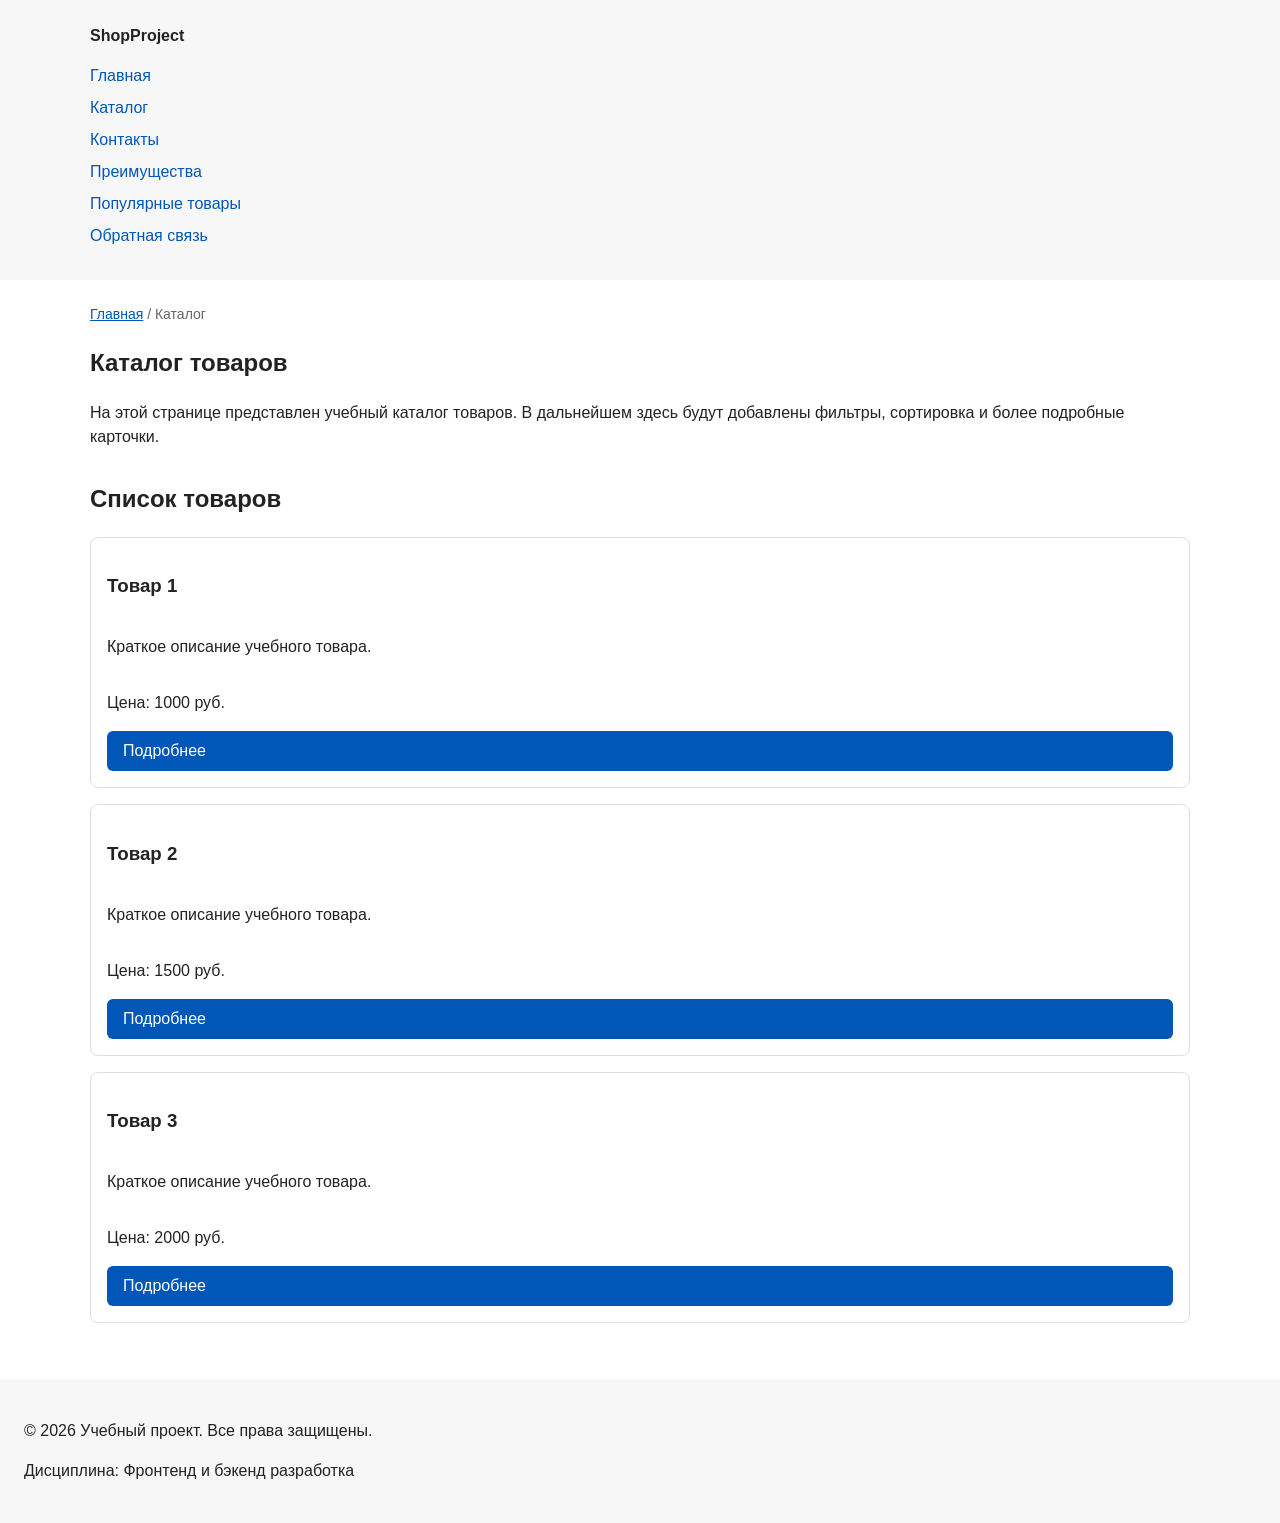
==== catalog.html @ 1b2884ae "feat: add multi-page structure navigation and anchors" ====
<!DOCTYPE html>
<html lang="ru">
    <head>
    <meta charset="UTF-8">
    <meta name="viewport" content="width=device-width, initial-scale=1.0">
    <meta name="description" content="Каталог товаров учебного интернет-магазина.">
    <title>Каталог товаров — Учебный интернет-магазин</title>
    <link rel="stylesheet" href="css/style.css">
    <meta property="og:type" content="website">
    <meta property="og:title" content="Учебный интернет-магазин">
    <meta property="og:description" content="Учебный frontend-проект интернет-магазина.">
    <meta property="og:image" content="https://dimon-bubon.github.io/kr1-html-css-shop/images/preview.jpg">
    </head>
    <body>
    <header>
        <div class="site-header">
        <a class="site-logo" href="index.html">ShopProject</a>

        <nav class="site-nav" aria-label="Основная навигация">
            <ul class="site-nav__list">
            <li><a href="index.html">Главная</a></li>
            <li><a href="catalog.html">Каталог</a></li>
            <li><a href="contacts.html">Контакты</a></li>
            <li><a href="index.html#advantages">Преимущества</a></li>
            <li><a href="index.html#popular">Популярные товары</a></li>
            <li><a href="index.html#contacts">Обратная связь</a></li>
            </ul>
        </nav>
        </div>
    </header>

    <main>
        <nav class="breadcrumbs" aria-label="Хлебные крошки">
        <a href="index.html">Главная</a>
        <span>Каталог</span>
        </nav>

        <section class="section">
        <h1>Каталог товаров</h1>
        <p>
            На этой странице представлен учебный каталог товаров.
            В дальнейшем здесь будут добавлены фильтры, сортировка и более
            подробные карточки.
        </p>
        </section>

        <section class="section">
        <h2>Список товаров</h2>

        <article class="product-card">
            <h3>Товар 1</h3>
            <p>Краткое описание учебного товара.</p>
            <p>Цена: 1000 руб.</p>
            <a class="button" href="index.html#popular">Подробнее</a>
        </article>

        <article class="product-card">
            <h3>Товар 2</h3>
            <p>Краткое описание учебного товара.</p>
            <p>Цена: 1500 руб.</p>
            <a class="button" href="index.html#popular">Подробнее</a>
        </article>

        <article class="product-card">
            <h3>Товар 3</h3>
            <p>Краткое описание учебного товара.</p>
            <p>Цена: 2000 руб.</p>
            <a class="button" href="index.html#popular">Подробнее</a>
        </article>
        </section>
    </main>

    <footer>
        <p>&copy; 2026 Учебный проект. Все права защищены.</p>
        <p>Дисциплина: Фронтенд и бэкенд разработка</p>
    </footer>
    </body>
</html>
---- css/style.css ----
html {
  scroll-behavior: smooth;
}

body {
  margin: 0;
  font-family: Arial, sans-serif;
  line-height: 1.5;
}

/*header,
main,
footer {
  padding: 20px;
}*/

header {
  background-color: #f2f2f2;
}

footer {
  background-color: #f2f2f2;
}

section {
  margin-bottom: 24px;
}

section h2 {
  margin-top: 0;
}
/* 
  Универсальное правило для всех элементов.
  border-box делает расчёт размеров более понятным:
  width включает content, padding и border.
*/
* {
  box-sizing: border-box;
}

/*
  Убираем стандартный внешний отступ браузера у body.
  Без этого вокруг страницы может появиться белая рамка.
*/
/*body {
  margin: 0;
  font-family: Arial, sans-serif;
  line-height: 1.5;
  color: #222222;
  background-color: #ffffff;
} */
/*
  Задаём внутренние отступы для основных областей страницы.
  Это делает содержимое визуально отделённым от краёв окна браузера.
*/
header,
main,
footer {
  padding: var(--space-lg);
}


/*
  Оформляем шапку страницы.
  Пока используется простой светло-серый фон.
*/
header {
  background-color: var(--color-surface);
}

/*
  Оформляем подвал страницы тем же фоном,
  чтобы визуально отделить его от основного содержимого.
*/
footer {
  background-color: var(--color-surface);
}
/*
  Ограничиваем ширину содержимого шапки,
  чтобы оно не растягивалось слишком сильно на широких экранах.
*/
.site-header {
  max-width: 1100px;
  margin: 0 auto;
}

/*
  Оформляем текстовый логотип.
*/
.site-logo {
  font-weight: bold;
  text-decoration: none;
  color: #222222;
}

/*
  Убираем стандартные отступы и маркеры списка навигации.
*/
.site-nav__list {
  padding: 0;
  margin: 16px 0 0;
  list-style: none;
}

/*
  Добавляем расстояние между пунктами меню.
*/
.site-nav__list li {
  margin-bottom: 8px;
}

/*
  Оформляем ссылки меню.
*/
.site-nav__list a {
  color: #0057b8;
  text-decoration: none;
}

/*
  При наведении мыши подчёркиваем ссылку.
  Подробно состояния интерфейса будут рассмотрены в практической работе 1.7.
*/
.site-nav__list a:hover {
  text-decoration: underline;
}
/*
  Hero-блок — первый крупный блок страницы.
  Он визуально отделяется от остальных разделов фоном и отступами.
*/
.hero {
  max-width: 1100px;
  margin: 0 auto 32px;
  padding: 32px 20px;
  background-color: #eef5ff;
  border-radius: 12px;
}

/*
  Общий класс для разделов страницы.
*/
.section {
  max-width: 1100px;
  margin: 0 auto 32px;
}

/*
  Убираем лишний верхний отступ у заголовков разделов.
*/
.section h2 {
  margin-top: 0;
}

.products-grid {
  display: grid;
  grid-template-columns: repeat(auto-fit, minmax(220px, 1fr));
  gap: var(--space-md);
}

.product-card {
  display: flex;
  flex-direction: column;
  margin-bottom: var(--space-md);
  padding: var(--space-md);
  border: 1px solid var(--color-border);
  border-radius: var(--radius-md);
  background-color: var(--color-bg);
}

.product-card:hover {
  border-color: var(--color-primary);
}

.product-card__img {
  width: 100%;
  height: auto;
  border-radius: var(--radius-sm);
  margin-bottom: var(--space-sm);
}

.product-card__title {
  margin: 0 0 var(--space-sm);
}

.product-card__description {
  color: var(--color-muted);
  flex-grow: 1; /* растягивается, "выталкивая" цену и кнопку вниз */
}

.product-card__price {
  font-weight: bold;
  margin: var(--space-sm) 0;
}

/*
  Пока это обычная ссылка, но визуально она оформляется как кнопка.
*/
.button {
  display: inline-block;
  padding: var(--space-sm) var(--space-md);
  color: var(--color-white);
  background-color: var(--color-primary);
  text-decoration: none;
  border: none;
  border-radius: var(--radius-sm);
  cursor: pointer;
}

.button:hover {
  background-color: var(--color-primary-dark);
}

.button:focus-visible {
  outline: 2px solid var(--color-primary);
  outline-offset: 3px;
}

.button:disabled {
  opacity: 0.6;
  cursor: not-allowed;
}


/*
  Дополнительный информационный блок.
*/
.aside-info {
  max-width: var(--container-width);
  margin: 0 auto var(--space-xl);
  padding: var(--space-md);
  border-left: 4px solid var(--color-primary);
  background-color: var(--color-surface);
}

/*
  Модальное окно.
  Элемент dialog сам умеет открываться поверх страницы.
*/
.order-dialog {
  width: min(100% - 32px, 560px);
  padding: 24px;
  border: none;
  border-radius: 12px;
}

/*
  Затемнение фона за модальным окном.
*/
.order-dialog::backdrop {
  background-color: rgba(0, 0, 0, 0.5);
}

/*
  Поле формы.
  Каждый блок получает нижний отступ.
*/
.form-field {
  margin-bottom: 16px;
}

/*
  Подпись поля.
*/
.form-field label {
  display: block;
  margin-bottom: 6px;
}

/*
  Основные поля формы.
*/
.form-field input,
.form-field select,
.form-field textarea {
  width: 100%;
  padding: 10px 12px;
  border: 1px solid #cccccc;
  border-radius: 6px;
  font: inherit;
}

/*
  Checkbox не должен занимать всю ширину.
*/
.form-field input[type="checkbox"] {
  width: auto;
}

/*
  Подсказка под полем телефона.
*/
.form-field small {
  display: block;
  margin-top: 4px;
  color: #666666;
}

/*
  Видимый фокус для клавиатурной навигации.
*/
.form-field input:focus-visible,
.form-field select:focus-visible,
.form-field textarea:focus-visible,
.form-actions button:focus-visible {
  outline: 2px solid #0057b8;
  outline-offset: 2px;
}

/*
  Подсветка ошибочных полей.
  Атрибут aria-invalid будет добавляться через JavaScript.
*/
[aria-invalid="true"] {
  border-color: #b00020;
}

/*
  Кнопки формы.
*/
.form-actions {
  display: flex;
  gap: 12px;
  margin-top: 20px;
}

/*
  Сообщение об успешной отправке.
*/
.success-message {
  max-width: var(--container-width);
  margin: var(--space-lg) auto;
  padding: var(--space-md);
  border-left: 4px solid var(--color-success);
  background-color: var(--color-success-bg);
}


/* ===============================
   1. Переменные проекта
   =============================== */
:root {
  /* Основные цвета проекта */
  --color-bg: #ffffff;
  --color-text: #222222;
  --color-muted: #666666;
  --color-primary: #0057b8;
  --color-primary-dark: #003f86;
  --color-border: #dddddd;
  --color-surface: #f7f7f7;
  --color-surface-accent: #eef5ff;
  --color-danger: #b00020;
  --color-success: #168a2f;
  --color-success-bg: #eefaf0;
  --color-white: #ffffff;

  /* Отступы */
  --space-xs: 4px;
  --space-sm: 8px;
  --space-md: 16px;
  --space-lg: 24px;
  --space-xl: 32px;

  /* Скругления */
  --radius-sm: 6px;
  --radius-md: 8px;
  --radius-lg: 12px;

  /* Размеры */
  --container-width: 1100px;
}

/* ===============================
   2. Базовые стили
   =============================== */
* {
  box-sizing: border-box;
}

body {
  margin: 0;
  font-family: Arial, sans-serif;
  line-height: 1.5;
  color: var(--color-text);
  background-color: var(--color-bg);
}

/* ===============================
   3. Общие элементы интерфейса
   =============================== */
a {
  color: var(--color-primary);
}

a:hover {
  color: var(--color-primary-dark);
}

a:focus-visible {
  outline: 2px solid var(--color-primary);
  outline-offset: 3px;
}

/* ===============================
   4. Компоненты страницы
   =============================== */
.hero {
  max-width: var(--container-width);
  margin: 0 auto var(--space-xl);
  padding: var(--space-xl) var(--space-lg);
  background-color: var(--color-surface-accent);
  border-radius: var(--radius-lg);
}

.section {
  max-width: var(--container-width);
  margin: 0 auto var(--space-xl);
}

.section h2 {
  margin-top: 0;
}

/* ===============================
   5. Форма и модальное окно
   =============================== */
.order-dialog {
  width: min(100% - 32px, 560px);
  padding: var(--space-lg);
  border: none;
  border-radius: var(--radius-lg);
}

.order-dialog::backdrop {
  background-color: rgba(0, 0, 0, 0.5);
}

.form-field {
  margin-bottom: var(--space-md);
}

.form-field label {
  display: block;
  margin-bottom: var(--space-xs);
}

.form-field input,
.form-field select,
.form-field textarea {
  width: 100%;
  padding: 10px 12px;
  border: 1px solid var(--color-border);
  border-radius: var(--radius-sm);
  font: inherit;
}

.form-field input[type="checkbox"] {
  width: auto;
}

.form-field small {
  display: block;
  margin-top: var(--space-xs);
  color: var(--color-muted);
}

.form-field input:hover,
.form-field select:hover,
.form-field textarea:hover {
  border-color: var(--color-primary);
}

.form-field input:focus-visible,
.form-field select:focus-visible,
.form-field textarea:focus-visible,
.form-actions button:focus-visible {
  outline: 2px solid var(--color-primary);
  outline-offset: 3px;
}

[aria-invalid="true"] {
  border-color: var(--color-danger);
}

.breadcrumbs {
  max-width: var(--container-width);
  margin: 0 auto var(--space-md);
  font-size: 14px;
  color: var(--color-muted);
}

.breadcrumbs a {
  color: var(--color-primary);
}

.breadcrumbs span::before {
  content: " / ";
  color: var(--color-muted);
}

:target {
  outline: 2px dashed var(--color-primary);
  outline-offset: 4px;
}
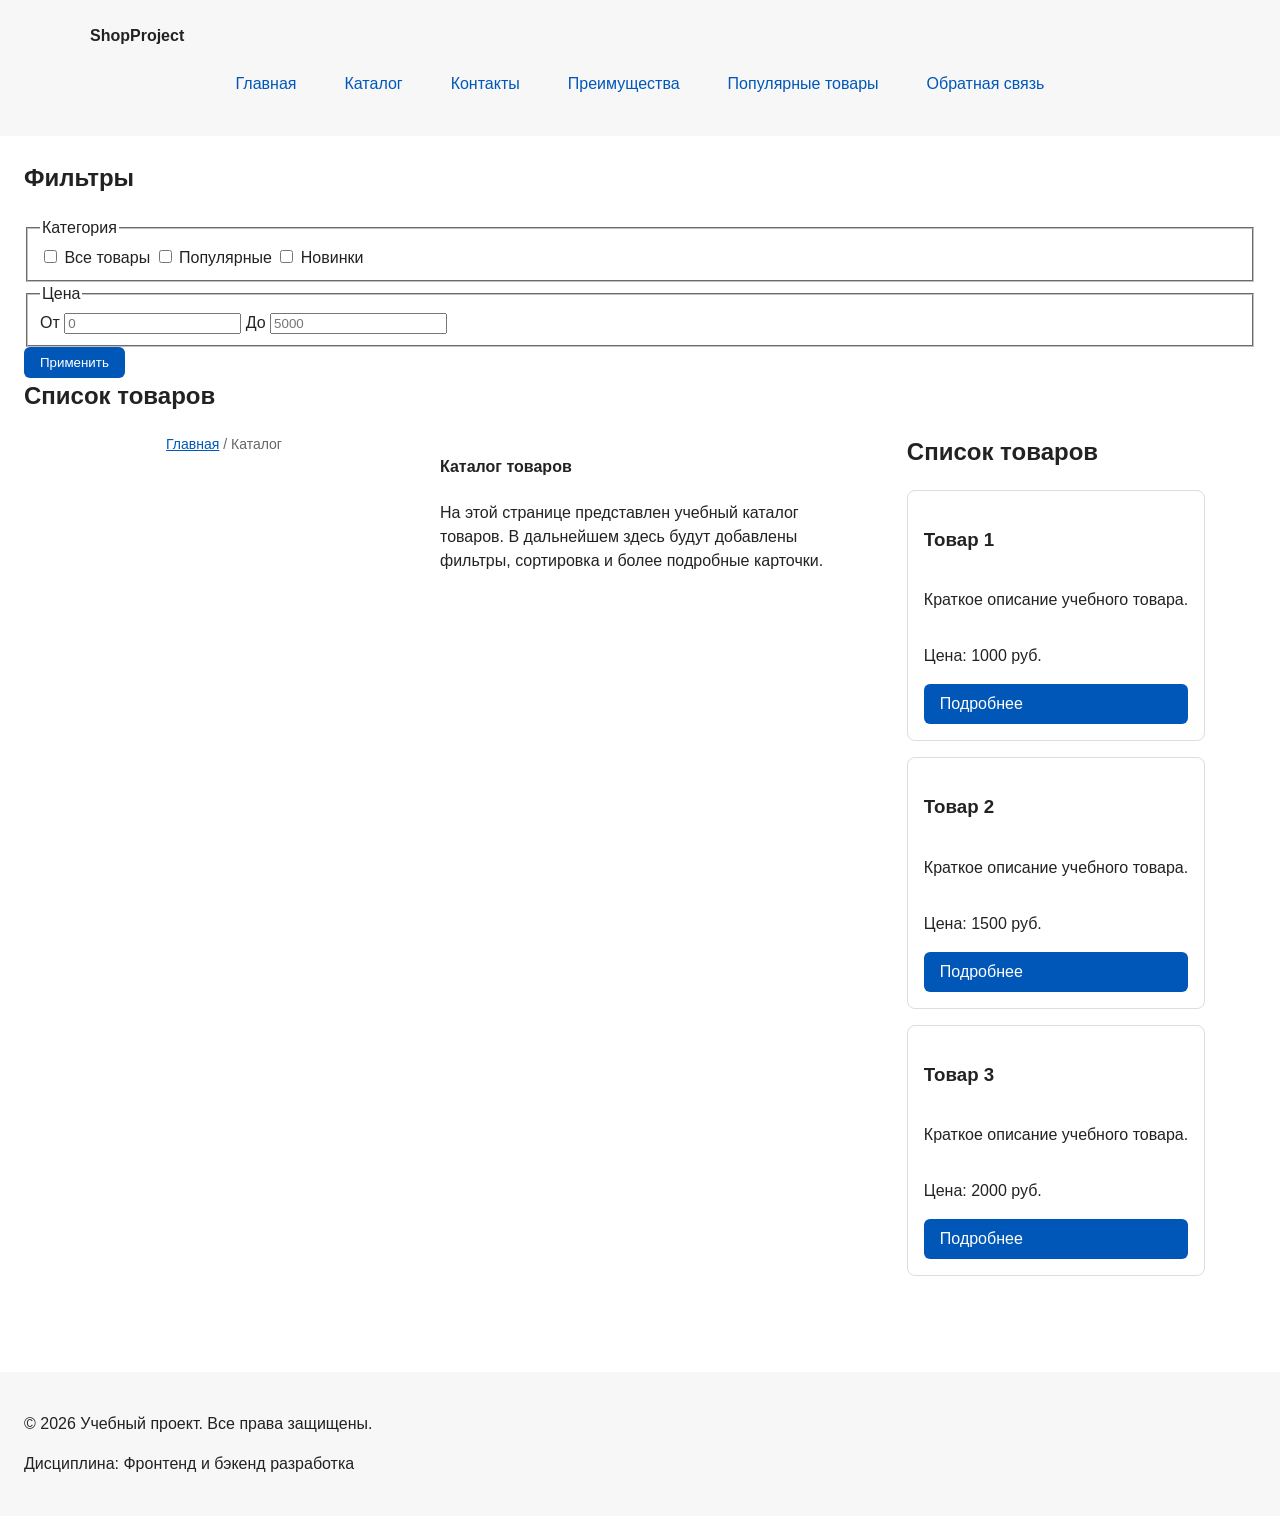
==== commit 4564adec: "feat: add flex navigation and grid catalog layout" ====
--- a/catalog.html
+++ b/catalog.html
@@ -30,44 +30,90 @@
     </header>
 
     <main>
-        <nav class="breadcrumbs" aria-label="Хлебные крошки">
-        <a href="index.html">Главная</a>
-        <span>Каталог</span>
-        </nav>
+        <section class="catalog-layout">
+        <aside class="catalog-filters">
+            <h2>Фильтры</h2>
 
-        <section class="section">
-        <h1>Каталог товаров</h1>
-        <p>
-            На этой странице представлен учебный каталог товаров.
-            В дальнейшем здесь будут добавлены фильтры, сортировка и более
-            подробные карточки.
-        </p>
+            <form class="filters-form" action="#" method="get">
+            <fieldset>
+                <legend>Категория</legend>
+
+                <label>
+                <input type="checkbox" name="category" value="all">
+                Все товары
+                </label>
+
+                <label>
+                <input type="checkbox" name="category" value="popular">
+                Популярные
+                </label>
+
+                <label>
+                <input type="checkbox" name="category" value="new">
+                Новинки
+                </label>
+            </fieldset>
+
+            <fieldset>
+                <legend>Цена</legend>
+
+                <label for="price-from">От</label>
+                <input id="price-from" name="price-from" type="number" min="0" placeholder="0">
+
+                <label for="price-to">До</label>
+                <input id="price-to" name="price-to" type="number" min="0" placeholder="5000">
+            </fieldset>
+
+            <button class="button" type="submit">Применить</button>
+            </form>
+        </aside>
+
+        <section class="catalog-products">
+            <h2>Список товаров</h2>
+
+            <div class="products-grid">
+                <nav class="breadcrumbs" aria-label="Хлебные крошки">
+                    <a href="index.html">Главная</a>
+                    <span>Каталог</span>
+                    </nav>
+
+                    <section class="section">
+                    <h1>Каталог товаров</h1>
+                    <p>
+                        На этой странице представлен учебный каталог товаров.
+                        В дальнейшем здесь будут добавлены фильтры, сортировка и более
+                        подробные карточки.
+                    </p>
+                    </section>
+
+                    <section class="section">
+                    <h2>Список товаров</h2>
+
+                    <article class="product-card">
+                        <h3>Товар 1</h3>
+                        <p>Краткое описание учебного товара.</p>
+                        <p>Цена: 1000 руб.</p>
+                        <a class="button" href="index.html#popular">Подробнее</a>
+                    </article>
+
+                    <article class="product-card">
+                        <h3>Товар 2</h3>
+                        <p>Краткое описание учебного товара.</p>
+                        <p>Цена: 1500 руб.</p>
+                        <a class="button" href="index.html#popular">Подробнее</a>
+                    </article>
+
+                    <article class="product-card">
+                        <h3>Товар 3</h3>
+                        <p>Краткое описание учебного товара.</p>
+                        <p>Цена: 2000 руб.</p>
+                        <a class="button" href="index.html#popular">Подробнее</a>
+                    </article>
+                    </section>
+
+            </div>
         </section>
 
-        <section class="section">
-        <h2>Список товаров</h2>
-
-        <article class="product-card">
-            <h3>Товар 1</h3>
-            <p>Краткое описание учебного товара.</p>
-            <p>Цена: 1000 руб.</p>
-            <a class="button" href="index.html#popular">Подробнее</a>
-        </article>
-
-        <article class="product-card">
-            <h3>Товар 2</h3>
-            <p>Краткое описание учебного товара.</p>
-            <p>Цена: 1500 руб.</p>
-            <a class="button" href="index.html#popular">Подробнее</a>
-        </article>
-
-        <article class="product-card">
-            <h3>Товар 3</h3>
-            <p>Краткое описание учебного товара.</p>
-            <p>Цена: 2000 руб.</p>
-            <a class="button" href="index.html#popular">Подробнее</a>
-        </article>
-        </section>
     </main>
 
     <footer>
--- a/css/style.css
+++ b/css/style.css
@@ -97,10 +97,16 @@
   Убираем стандартные отступы и маркеры списка навигации.
 */
 .site-nav__list {
+  display: flex;
+  flex-wrap: wrap;
+  justify-content: center;
+  align-items: center;
+  gap: var(--space-md);
   padding: 0;
-  margin: 16px 0 0;
+  margin: var(--space-md) 0 0;
   list-style: none;
 }
+
 
 /*
   Добавляем расстояние между пунктами меню.
@@ -113,17 +119,18 @@
   Оформляем ссылки меню.
 */
 .site-nav__list a {
-  color: #0057b8;
+  display: inline-block;
+  padding: var(--space-sm) var(--space-md);
+  color: var(--color-primary);
   text-decoration: none;
-}
-
-/*
-  При наведении мыши подчёркиваем ссылку.
-  Подробно состояния интерфейса будут рассмотрены в практической работе 1.7.
-*/
+  border-radius: var(--radius-sm);
+}
+
 .site-nav__list a:hover {
-  text-decoration: underline;
-}
+  color: var(--color-white);
+  background-color: var(--color-primary);
+}
+
 /*
   Hero-блок — первый крупный блок страницы.
   Он визуально отделяется от остальных разделов фоном и отступами.
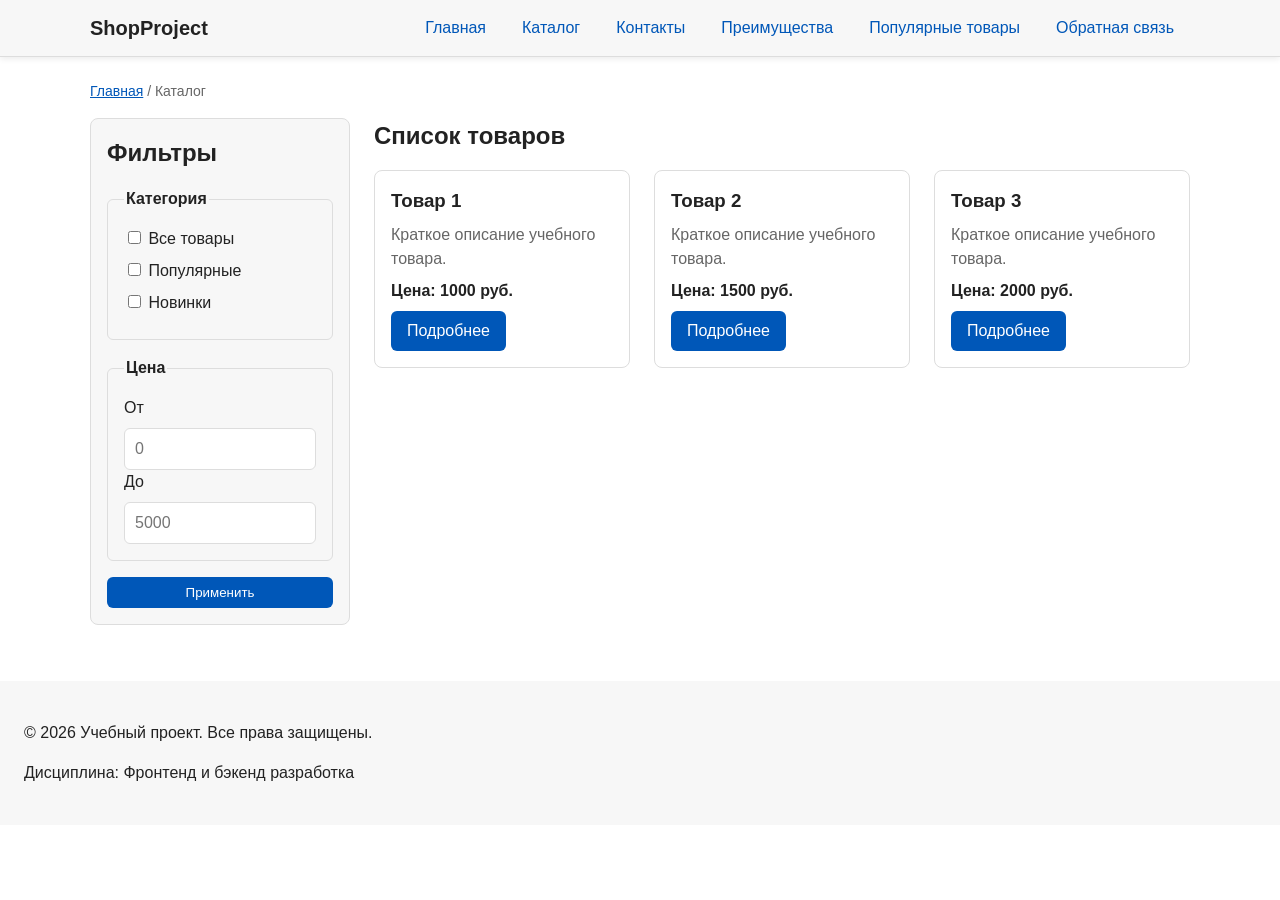
==== commit 5fc375b8: "feat: add flex navigation and grid catalog layout" ====
--- a/catalog.html
+++ b/catalog.html
@@ -1,124 +1,110 @@
 <!DOCTYPE html>
 <html lang="ru">
-    <head>
-    <meta charset="UTF-8">
-    <meta name="viewport" content="width=device-width, initial-scale=1.0">
-    <meta name="description" content="Каталог товаров учебного интернет-магазина.">
-    <title>Каталог товаров — Учебный интернет-магазин</title>
-    <link rel="stylesheet" href="css/style.css">
-    <meta property="og:type" content="website">
-    <meta property="og:title" content="Учебный интернет-магазин">
-    <meta property="og:description" content="Учебный frontend-проект интернет-магазина.">
-    <meta property="og:image" content="https://dimon-bubon.github.io/kr1-html-css-shop/images/preview.jpg">
-    </head>
-    <body>
-    <header>
-        <div class="site-header">
-        <a class="site-logo" href="index.html">ShopProject</a>
+<head>
+  <meta charset="UTF-8">
+  <meta name="viewport" content="width=device-width, initial-scale=1.0">
+  <meta name="description" content="Каталог товаров учебного интернет-магазина.">
+  <title>Каталог товаров — Учебный интернет-магазин</title>
+  <link rel="stylesheet" href="css/style.css">
+  <meta property="og:type" content="website">
+  <meta property="og:title" content="Учебный интернет-магазин">
+  <meta property="og:description" content="Учебный frontend-проект интернет-магазина.">
+  <meta property="og:image" content="https://dimon-bubon.github.io/kr1-html-css-shop/images/preview.jpg">
+</head>
+<body>
+  <header>
+    <div class="site-header">
+      <a class="site-logo" href="index.html">ShopProject</a>
 
-        <nav class="site-nav" aria-label="Основная навигация">
-            <ul class="site-nav__list">
-            <li><a href="index.html">Главная</a></li>
-            <li><a href="catalog.html">Каталог</a></li>
-            <li><a href="contacts.html">Контакты</a></li>
-            <li><a href="index.html#advantages">Преимущества</a></li>
-            <li><a href="index.html#popular">Популярные товары</a></li>
-            <li><a href="index.html#contacts">Обратная связь</a></li>
-            </ul>
-        </nav>
+      <nav class="site-nav" aria-label="Основная навигация">
+        <ul class="site-nav__list">
+          <li><a href="index.html">Главная</a></li>
+          <li><a href="catalog.html">Каталог</a></li>
+          <li><a href="contacts.html">Контакты</a></li>
+          <li><a href="index.html#advantages">Преимущества</a></li>
+          <li><a href="index.html#popular">Популярные товары</a></li>
+          <li><a href="index.html#contacts">Обратная связь</a></li>
+        </ul>
+      </nav>
+    </div>
+  </header>
+
+  <main>
+    <nav class="breadcrumbs" aria-label="Хлебные крошки">
+      <a href="index.html">Главная</a>
+      <span>Каталог</span>
+    </nav>
+
+    <div class="catalog-layout">
+    <aside class="catalog-filters">
+        <h2>Фильтры</h2>
+
+        <form class="filters-form" action="#" method="get">
+        <fieldset>
+            <legend>Категория</legend>
+
+            <label>
+            <input type="checkbox" name="category" value="all">
+            Все товары
+            </label>
+
+            <label>
+            <input type="checkbox" name="category" value="popular">
+            Популярные
+            </label>
+
+            <label>
+            <input type="checkbox" name="category" value="new">
+            Новинки
+            </label>
+        </fieldset>
+
+        <fieldset>
+            <legend>Цена</legend>
+
+            <label for="price-from">От</label>
+            <input id="price-from" name="price-from" type="number" min="0" placeholder="0">
+
+            <label for="price-to">До</label>
+            <input id="price-to" name="price-to" type="number" min="0" placeholder="5000">
+        </fieldset>
+
+        <button class="button" type="submit">Применить</button>
+        </form>
+    </aside>
+
+      <section class="catalog-products">
+        <h1>Список товаров</h1>
+
+        <div class="products-grid">
+        <article class="product-card">
+          <h3 class="product-card__title">Товар 1</h3>
+          <p class="product-card__description">Краткое описание учебного товара.</p>
+          <p class="product-card__price">Цена: 1000 руб.</p>
+          <a class="button" href="index.html#popular">Подробнее</a>
+        </article>
+
+        <article class="product-card">
+          <h3 class="product-card__title">Товар 2</h3>
+          <p class="product-card__description">Краткое описание учебного товара.</p>
+          <p class="product-card__price">Цена: 1500 руб.</p>
+          <a class="button" href="index.html#popular">Подробнее</a>
+        </article>
+
+        <article class="product-card">
+          <h3 class="product-card__title">Товар 3</h3>
+          <p class="product-card__description">Краткое описание учебного товара.</p>
+          <p class="product-card__price">Цена: 2000 руб.</p>
+          <a class="button" href="index.html#popular">Подробнее</a>
+        </article>
         </div>
-    </header>
+      </section>
+    </div>
+  </main>
 
-    <main>
-        <section class="catalog-layout">
-        <aside class="catalog-filters">
-            <h2>Фильтры</h2>
-
-            <form class="filters-form" action="#" method="get">
-            <fieldset>
-                <legend>Категория</legend>
-
-                <label>
-                <input type="checkbox" name="category" value="all">
-                Все товары
-                </label>
-
-                <label>
-                <input type="checkbox" name="category" value="popular">
-                Популярные
-                </label>
-
-                <label>
-                <input type="checkbox" name="category" value="new">
-                Новинки
-                </label>
-            </fieldset>
-
-            <fieldset>
-                <legend>Цена</legend>
-
-                <label for="price-from">От</label>
-                <input id="price-from" name="price-from" type="number" min="0" placeholder="0">
-
-                <label for="price-to">До</label>
-                <input id="price-to" name="price-to" type="number" min="0" placeholder="5000">
-            </fieldset>
-
-            <button class="button" type="submit">Применить</button>
-            </form>
-        </aside>
-
-        <section class="catalog-products">
-            <h2>Список товаров</h2>
-
-            <div class="products-grid">
-                <nav class="breadcrumbs" aria-label="Хлебные крошки">
-                    <a href="index.html">Главная</a>
-                    <span>Каталог</span>
-                    </nav>
-
-                    <section class="section">
-                    <h1>Каталог товаров</h1>
-                    <p>
-                        На этой странице представлен учебный каталог товаров.
-                        В дальнейшем здесь будут добавлены фильтры, сортировка и более
-                        подробные карточки.
-                    </p>
-                    </section>
-
-                    <section class="section">
-                    <h2>Список товаров</h2>
-
-                    <article class="product-card">
-                        <h3>Товар 1</h3>
-                        <p>Краткое описание учебного товара.</p>
-                        <p>Цена: 1000 руб.</p>
-                        <a class="button" href="index.html#popular">Подробнее</a>
-                    </article>
-
-                    <article class="product-card">
-                        <h3>Товар 2</h3>
-                        <p>Краткое описание учебного товара.</p>
-                        <p>Цена: 1500 руб.</p>
-                        <a class="button" href="index.html#popular">Подробнее</a>
-                    </article>
-
-                    <article class="product-card">
-                        <h3>Товар 3</h3>
-                        <p>Краткое описание учебного товара.</p>
-                        <p>Цена: 2000 руб.</p>
-                        <a class="button" href="index.html#popular">Подробнее</a>
-                    </article>
-                    </section>
-
-            </div>
-        </section>
-
-    </main>
-
-    <footer>
-        <p>&copy; 2026 Учебный проект. Все права защищены.</p>
-        <p>Дисциплина: Фронтенд и бэкенд разработка</p>
-    </footer>
-    </body>
-</html>
+  <footer>
+    <p>&copy; 2026 Учебный проект. Все права защищены.</p>
+    <p>Дисциплина: Фронтенд и бэкенд разработка</p>
+  </footer>
+</body>
+</html>
--- a/css/style.css
+++ b/css/style.css
@@ -1,5 +1,7 @@
 html {
   scroll-behavior: smooth;
+  /* высота закреплённой шапки: якоря (#popular и т.д.) не прячутся под ней */
+  scroll-padding-top: 80px;
 }
 
 body {
@@ -53,7 +55,6 @@
   Задаём внутренние отступы для основных областей страницы.
   Это делает содержимое визуально отделённым от краёв окна браузера.
 */
-header,
 main,
 footer {
   padding: var(--space-lg);
@@ -61,11 +62,18 @@
 
 
 /*
-  Оформляем шапку страницы.
-  Пока используется простой светло-серый фон.
+  Шапка закреплена сверху: position: sticky + top: 0.
+  Шапка должна быть прямым потомком body (без overflow у родителей),
+  z-index держит её поверх карточек и форм при прокрутке.
 */
 header {
+  position: sticky;
+  top: 0;
+  z-index: 100;
+  padding: var(--space-sm) var(--space-lg);
   background-color: var(--color-surface);
+  border-bottom: 1px solid var(--color-border);
+  box-shadow: 0 2px 6px rgba(0, 0, 0, 0.08);
 }
 
 /*
@@ -80,7 +88,12 @@
   чтобы оно не растягивалось слишком сильно на широких экранах.
 */
 .site-header {
-  max-width: 1100px;
+  display: flex;
+  flex-wrap: wrap;
+  align-items: center;
+  justify-content: space-between; /* логотип слева, меню справа */
+  gap: var(--space-sm) var(--space-lg);
+  max-width: var(--container-width);
   margin: 0 auto;
 }
 
@@ -88,6 +101,7 @@
   Оформляем текстовый логотип.
 */
 .site-logo {
+  font-size: 20px;
   font-weight: bold;
   text-decoration: none;
   color: #222222;
@@ -99,11 +113,11 @@
 .site-nav__list {
   display: flex;
   flex-wrap: wrap;
-  justify-content: center;
+  justify-content: flex-end;
   align-items: center;
-  gap: var(--space-md);
+  gap: var(--space-xs);
   padding: 0;
-  margin: var(--space-md) 0 0;
+  margin: 0;
   list-style: none;
 }
 
@@ -112,7 +126,7 @@
   Добавляем расстояние между пунктами меню.
 */
 .site-nav__list li {
-  margin-bottom: 8px;
+  margin: 0;
 }
 
 /*
@@ -158,21 +172,33 @@
   margin-top: 0;
 }
 
+/*
+  Сетка карточек: товары стоят в ряд (3 колонки),
+  карточки в одной строке имеют одинаковую высоту.
+*/
 .products-grid {
   display: grid;
-  grid-template-columns: repeat(auto-fit, minmax(220px, 1fr));
-  gap: var(--space-md);
-}
+  grid-template-columns: repeat(3, 1fr);
+  gap: var(--space-lg);
+}
+
 
 .product-card {
   display: flex;
   flex-direction: column;
-  margin-bottom: var(--space-md);
+  gap: var(--space-sm);
   padding: var(--space-md);
   border: 1px solid var(--color-border);
   border-radius: var(--radius-md);
   background-color: var(--color-bg);
 }
+
+.product-card .button {
+  margin-top: auto;
+  align-self: flex-start;
+}
+
+
 
 .product-card:hover {
   border-color: var(--color-primary);
@@ -186,17 +212,44 @@
 }
 
 .product-card__title {
-  margin: 0 0 var(--space-sm);
+  margin: 0; /* расстояния задаёт gap у карточки */
 }
 
 .product-card__description {
+  margin: 0;
   color: var(--color-muted);
   flex-grow: 1; /* растягивается, "выталкивая" цену и кнопку вниз */
 }
 
 .product-card__price {
+  margin: 0;
   font-weight: bold;
-  margin: var(--space-sm) 0;
+}
+
+/* ===============================
+   Преимущества (Flex)
+   =============================== */
+.advantages {
+  display: flex;
+  flex-wrap: wrap;
+  gap: var(--space-md);
+}
+
+.advantages__item {
+  flex: 1 1 220px; /* растут поровну, переносятся на новую строку от 220px */
+  padding: var(--space-md);
+  border: 1px solid var(--color-border);
+  border-radius: var(--radius-md);
+  background-color: var(--color-surface);
+}
+
+.advantages__item h3,
+.advantages__item p {
+  margin: 0;
+}
+
+.advantages__item h3 {
+  margin-bottom: var(--space-xs);
 }
 
 /*
@@ -508,3 +561,116 @@
   outline: 2px dashed var(--color-primary);
   outline-offset: 4px;
 }
+
+.catalog-layout {
+  max-width: var(--container-width);
+  margin: 0 auto var(--space-xl);
+  display: grid;
+  grid-template-columns: 260px 1fr;
+  grid-template-areas: "filters products";
+  align-items: start; /* панель фильтров не растягивается на всю высоту */
+  gap: var(--space-lg);
+}
+
+.catalog-filters {
+  grid-area: filters;
+  padding: var(--space-md);
+  border: 1px solid var(--color-border);
+  border-radius: var(--radius-md);
+  background-color: var(--color-surface);
+}
+
+.catalog-filters h2 {
+  margin: 0 0 var(--space-md);
+}
+
+.catalog-products {
+  grid-area: products;
+  min-width: 0; /* иначе длинное содержимое распирает колонку 1fr */
+}
+
+.catalog-products h1 {
+  margin: 0 0 var(--space-md);
+}
+
+.filters-form {
+  display: grid;
+  gap: var(--space-md);
+}
+
+.filters-form fieldset {
+  min-width: 0;
+  margin: 0;
+  padding: var(--space-md);
+  border: 1px solid var(--color-border);
+  border-radius: var(--radius-sm);
+}
+
+.filters-form legend {
+  font-weight: 700;
+}
+
+.filters-form label {
+  display: block;
+  margin-bottom: var(--space-sm);
+}
+
+.filters-form input[type="number"] {
+  width: 100%;
+  padding: 8px 10px;
+  border: 1px solid var(--color-border);
+  border-radius: var(--radius-sm);
+  font: inherit;
+}
+
+/* ===============================
+   Адаптив
+   =============================== */
+@media (max-width: 768px) {
+  html {
+    scroll-padding-top: 110px;
+  }
+
+  header {
+    padding: var(--space-sm) var(--space-md);
+  }
+
+  /* логотип над меню, меню прокручивается по горизонтали */
+  .site-header {
+    flex-direction: column;
+    align-items: flex-start;
+    gap: var(--space-xs);
+  }
+
+  .site-nav {
+    width: 100%;
+    overflow-x: auto;
+  }
+
+  .site-nav__list {
+    flex-wrap: nowrap;
+    justify-content: flex-start;
+    white-space: nowrap;
+  }
+
+  /* фильтры над списком товаров */
+  .catalog-layout {
+    grid-template-columns: 1fr;
+    grid-template-areas:
+      "filters"
+      "products";
+  }
+}
+
+/* на средних экранах — 2 карточки в ряд, на телефонах — одна */
+@media (max-width: 900px) {
+  .products-grid {
+    grid-template-columns: repeat(2, 1fr);
+  }
+}
+
+@media (max-width: 560px) {
+  .products-grid {
+    grid-template-columns: 1fr;
+  }
+}
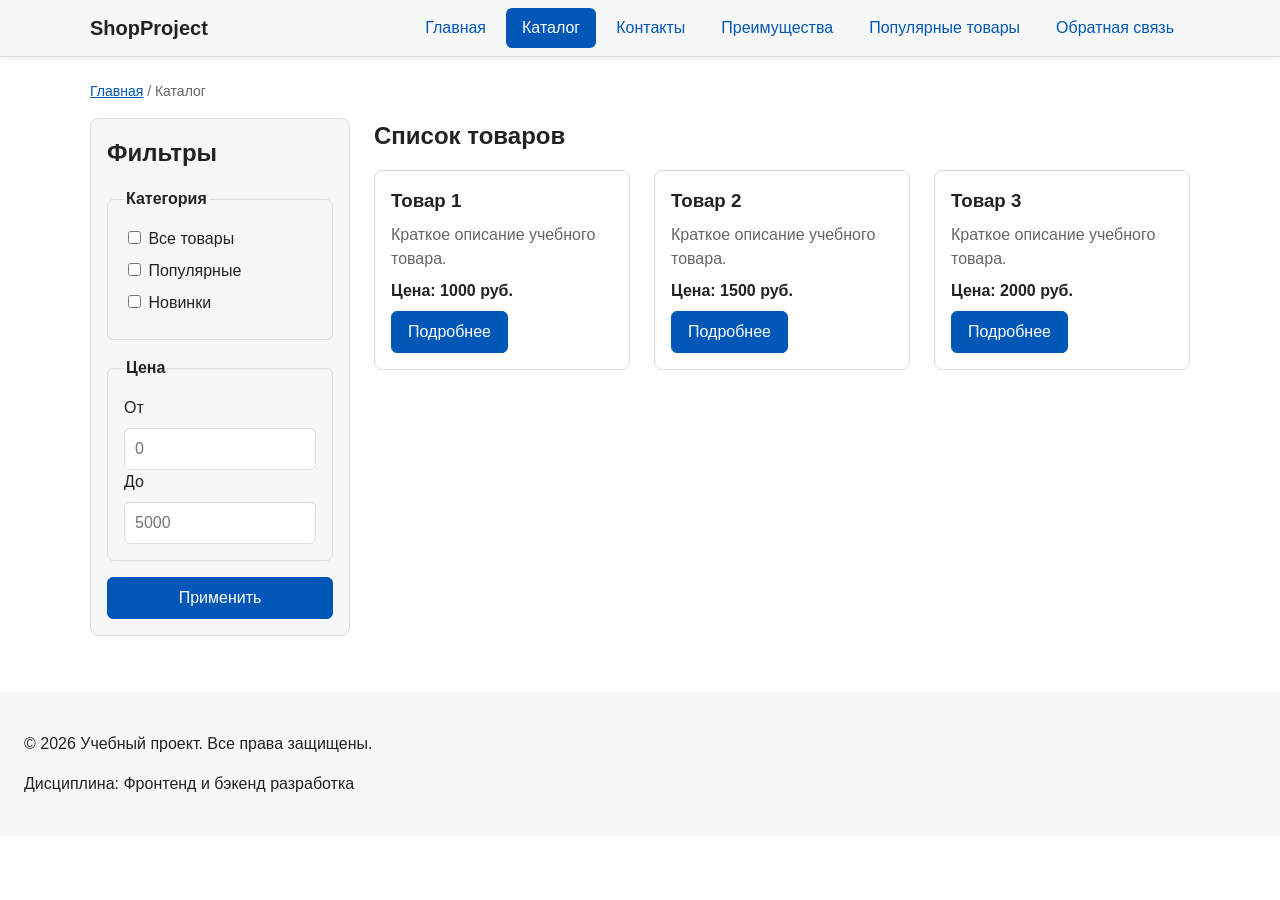
==== commit 1a6ceeac: "refactor: apply BEM naming to CSS classes" ====
--- a/catalog.html
+++ b/catalog.html
@@ -12,99 +12,111 @@
   <meta property="og:image" content="https://dimon-bubon.github.io/kr1-html-css-shop/images/preview.jpg">
 </head>
 <body>
-  <header>
-    <div class="site-header">
-      <a class="site-logo" href="index.html">ShopProject</a>
+  <header class="site-header">
+    <div class="site-header__inner">
+      <a class="site-header__logo" href="index.html">ShopProject</a>
 
       <nav class="site-nav" aria-label="Основная навигация">
         <ul class="site-nav__list">
-          <li><a href="index.html">Главная</a></li>
-          <li><a href="catalog.html">Каталог</a></li>
-          <li><a href="contacts.html">Контакты</a></li>
-          <li><a href="index.html#advantages">Преимущества</a></li>
-          <li><a href="index.html#popular">Популярные товары</a></li>
-          <li><a href="index.html#contacts">Обратная связь</a></li>
+          <li class="site-nav__item">
+            <a class="site-nav__link" href="index.html">Главная</a>
+          </li>
+          <li class="site-nav__item">
+            <a class="site-nav__link site-nav__link--active" href="catalog.html">Каталог</a>
+          </li>
+          <li class="site-nav__item">
+            <a class="site-nav__link" href="contacts.html">Контакты</a>
+          </li>
+          <li class="site-nav__item">
+            <a class="site-nav__link" href="index.html#advantages">Преимущества</a>
+          </li>
+          <li class="site-nav__item">
+            <a class="site-nav__link" href="index.html#popular">Популярные товары</a>
+          </li>
+          <li class="site-nav__item">
+            <a class="site-nav__link" href="index.html#contacts">Обратная связь</a>
+          </li>
         </ul>
       </nav>
     </div>
   </header>
 
-  <main>
+  <main class="site-main">
     <nav class="breadcrumbs" aria-label="Хлебные крошки">
-      <a href="index.html">Главная</a>
-      <span>Каталог</span>
+      <a class="breadcrumbs__link" href="index.html">Главная</a>
+      <span class="breadcrumbs__current">Каталог</span>
     </nav>
 
     <div class="catalog-layout">
-    <aside class="catalog-filters">
-        <h2>Фильтры</h2>
+      <aside class="catalog-filters catalog-layout__filters">
+        <h2 class="catalog-filters__title">Фильтры</h2>
 
-        <form class="filters-form" action="#" method="get">
-        <fieldset>
-            <legend>Категория</legend>
+        <form class="catalog-filters__form" action="#" method="get">
+          <fieldset class="catalog-filters__group">
+            <legend class="catalog-filters__legend">Категория</legend>
 
-            <label>
-            <input type="checkbox" name="category" value="all">
-            Все товары
+            <label class="catalog-filters__label">
+              <input type="checkbox" name="category" value="all">
+              Все товары
             </label>
 
-            <label>
-            <input type="checkbox" name="category" value="popular">
-            Популярные
+            <label class="catalog-filters__label">
+              <input type="checkbox" name="category" value="popular">
+              Популярные
             </label>
 
-            <label>
-            <input type="checkbox" name="category" value="new">
-            Новинки
+            <label class="catalog-filters__label">
+              <input type="checkbox" name="category" value="new">
+              Новинки
             </label>
-        </fieldset>
+          </fieldset>
 
-        <fieldset>
-            <legend>Цена</legend>
+          <fieldset class="catalog-filters__group">
+            <legend class="catalog-filters__legend">Цена</legend>
 
-            <label for="price-from">От</label>
-            <input id="price-from" name="price-from" type="number" min="0" placeholder="0">
+            <label class="catalog-filters__label" for="price-from">От</label>
+            <input class="catalog-filters__input" id="price-from" name="price-from" type="number" min="0" placeholder="0">
 
-            <label for="price-to">До</label>
-            <input id="price-to" name="price-to" type="number" min="0" placeholder="5000">
-        </fieldset>
+            <label class="catalog-filters__label" for="price-to">До</label>
+            <input class="catalog-filters__input" id="price-to" name="price-to" type="number" min="0" placeholder="5000">
+          </fieldset>
 
-        <button class="button" type="submit">Применить</button>
+          <button class="button button--primary" type="submit">Применить</button>
         </form>
-    </aside>
+      </aside>
 
-      <section class="catalog-products">
-        <h1>Список товаров</h1>
+      <section class="catalog-products catalog-layout__products">
+        <h1 class="catalog-products__title">Список товаров</h1>
 
         <div class="products-grid">
-        <article class="product-card">
-          <h3 class="product-card__title">Товар 1</h3>
-          <p class="product-card__description">Краткое описание учебного товара.</p>
-          <p class="product-card__price">Цена: 1000 руб.</p>
-          <a class="button" href="index.html#popular">Подробнее</a>
-        </article>
+          <article class="product-card">
+            <h3 class="product-card__title">Товар 1</h3>
+            <p class="product-card__description">Краткое описание учебного товара.</p>
+            <p class="product-card__price">Цена: 1000 руб.</p>
+            <a class="button button--primary product-card__button" href="index.html#popular">Подробнее</a>
+          </article>
 
-        <article class="product-card">
-          <h3 class="product-card__title">Товар 2</h3>
-          <p class="product-card__description">Краткое описание учебного товара.</p>
-          <p class="product-card__price">Цена: 1500 руб.</p>
-          <a class="button" href="index.html#popular">Подробнее</a>
-        </article>
+          <article class="product-card">
+            <h3 class="product-card__title">Товар 2</h3>
+            <p class="product-card__description">Краткое описание учебного товара.</p>
+            <p class="product-card__price">Цена: 1500 руб.</p>
+            <a class="button button--primary product-card__button" href="index.html#popular">Подробнее</a>
+          </article>
 
-        <article class="product-card">
-          <h3 class="product-card__title">Товар 3</h3>
-          <p class="product-card__description">Краткое описание учебного товара.</p>
-          <p class="product-card__price">Цена: 2000 руб.</p>
-          <a class="button" href="index.html#popular">Подробнее</a>
-        </article>
+          <article class="product-card">
+            <h3 class="product-card__title">Товар 3</h3>
+            <p class="product-card__description">Краткое описание учебного товара.</p>
+            <p class="product-card__price">Цена: 2000 руб.</p>
+            <a class="button button--primary product-card__button" href="index.html#popular">Подробнее</a>
+          </article>
         </div>
       </section>
     </div>
   </main>
 
-  <footer>
-    <p>&copy; 2026 Учебный проект. Все права защищены.</p>
-    <p>Дисциплина: Фронтенд и бэкенд разработка</p>
+  <footer class="site-footer">
+    <p class="site-footer__text">&copy; 2026 Учебный проект. Все права защищены.</p>
+    <p class="site-footer__text">Дисциплина: Фронтенд и бэкенд разработка</p>
   </footer>
 </body>
-</html>+</html>
--- a/css/style.css
+++ b/css/style.css
@@ -1,399 +1,17 @@
-html {
-  scroll-behavior: smooth;
-  /* высота закреплённой шапки: якоря (#popular и т.д.) не прячутся под ней */
-  scroll-padding-top: 80px;
-}
-
-body {
-  margin: 0;
-  font-family: Arial, sans-serif;
-  line-height: 1.5;
-}
-
-/*header,
-main,
-footer {
-  padding: 20px;
-}*/
-
-header {
-  background-color: #f2f2f2;
-}
-
-footer {
-  background-color: #f2f2f2;
-}
-
-section {
-  margin-bottom: 24px;
-}
-
-section h2 {
-  margin-top: 0;
-}
-/* 
-  Универсальное правило для всех элементов.
-  border-box делает расчёт размеров более понятным:
-  width включает content, padding и border.
-*/
-* {
-  box-sizing: border-box;
-}
-
-/*
-  Убираем стандартный внешний отступ браузера у body.
-  Без этого вокруг страницы может появиться белая рамка.
-*/
-/*body {
-  margin: 0;
-  font-family: Arial, sans-serif;
-  line-height: 1.5;
-  color: #222222;
-  background-color: #ffffff;
-} */
-/*
-  Задаём внутренние отступы для основных областей страницы.
-  Это делает содержимое визуально отделённым от краёв окна браузера.
-*/
-main,
-footer {
-  padding: var(--space-lg);
-}
-
-
-/*
-  Шапка закреплена сверху: position: sticky + top: 0.
-  Шапка должна быть прямым потомком body (без overflow у родителей),
-  z-index держит её поверх карточек и форм при прокрутке.
-*/
-header {
-  position: sticky;
-  top: 0;
-  z-index: 100;
-  padding: var(--space-sm) var(--space-lg);
-  background-color: var(--color-surface);
-  border-bottom: 1px solid var(--color-border);
-  box-shadow: 0 2px 6px rgba(0, 0, 0, 0.08);
-}
-
-/*
-  Оформляем подвал страницы тем же фоном,
-  чтобы визуально отделить его от основного содержимого.
-*/
-footer {
-  background-color: var(--color-surface);
-}
-/*
-  Ограничиваем ширину содержимого шапки,
-  чтобы оно не растягивалось слишком сильно на широких экранах.
-*/
-.site-header {
-  display: flex;
-  flex-wrap: wrap;
-  align-items: center;
-  justify-content: space-between; /* логотип слева, меню справа */
-  gap: var(--space-sm) var(--space-lg);
-  max-width: var(--container-width);
-  margin: 0 auto;
-}
-
-/*
-  Оформляем текстовый логотип.
-*/
-.site-logo {
-  font-size: 20px;
-  font-weight: bold;
-  text-decoration: none;
-  color: #222222;
-}
-
-/*
-  Убираем стандартные отступы и маркеры списка навигации.
-*/
-.site-nav__list {
-  display: flex;
-  flex-wrap: wrap;
-  justify-content: flex-end;
-  align-items: center;
-  gap: var(--space-xs);
-  padding: 0;
-  margin: 0;
-  list-style: none;
-}
-
-
-/*
-  Добавляем расстояние между пунктами меню.
-*/
-.site-nav__list li {
-  margin: 0;
-}
-
-/*
-  Оформляем ссылки меню.
-*/
-.site-nav__list a {
-  display: inline-block;
-  padding: var(--space-sm) var(--space-md);
-  color: var(--color-primary);
-  text-decoration: none;
-  border-radius: var(--radius-sm);
-}
-
-.site-nav__list a:hover {
-  color: var(--color-white);
-  background-color: var(--color-primary);
-}
-
-/*
-  Hero-блок — первый крупный блок страницы.
-  Он визуально отделяется от остальных разделов фоном и отступами.
-*/
-.hero {
-  max-width: 1100px;
-  margin: 0 auto 32px;
-  padding: 32px 20px;
-  background-color: #eef5ff;
-  border-radius: 12px;
-}
-
-/*
-  Общий класс для разделов страницы.
-*/
-.section {
-  max-width: 1100px;
-  margin: 0 auto 32px;
-}
-
-/*
-  Убираем лишний верхний отступ у заголовков разделов.
-*/
-.section h2 {
-  margin-top: 0;
-}
-
-/*
-  Сетка карточек: товары стоят в ряд (3 колонки),
-  карточки в одной строке имеют одинаковую высоту.
-*/
-.products-grid {
-  display: grid;
-  grid-template-columns: repeat(3, 1fr);
-  gap: var(--space-lg);
-}
-
-
-.product-card {
-  display: flex;
-  flex-direction: column;
-  gap: var(--space-sm);
-  padding: var(--space-md);
-  border: 1px solid var(--color-border);
-  border-radius: var(--radius-md);
-  background-color: var(--color-bg);
-}
-
-.product-card .button {
-  margin-top: auto;
-  align-self: flex-start;
-}
-
-
-
-.product-card:hover {
-  border-color: var(--color-primary);
-}
-
-.product-card__img {
-  width: 100%;
-  height: auto;
-  border-radius: var(--radius-sm);
-  margin-bottom: var(--space-sm);
-}
-
-.product-card__title {
-  margin: 0; /* расстояния задаёт gap у карточки */
-}
-
-.product-card__description {
-  margin: 0;
-  color: var(--color-muted);
-  flex-grow: 1; /* растягивается, "выталкивая" цену и кнопку вниз */
-}
-
-.product-card__price {
-  margin: 0;
-  font-weight: bold;
-}
-
-/* ===============================
-   Преимущества (Flex)
-   =============================== */
-.advantages {
-  display: flex;
-  flex-wrap: wrap;
-  gap: var(--space-md);
-}
-
-.advantages__item {
-  flex: 1 1 220px; /* растут поровну, переносятся на новую строку от 220px */
-  padding: var(--space-md);
-  border: 1px solid var(--color-border);
-  border-radius: var(--radius-md);
-  background-color: var(--color-surface);
-}
-
-.advantages__item h3,
-.advantages__item p {
-  margin: 0;
-}
-
-.advantages__item h3 {
-  margin-bottom: var(--space-xs);
-}
-
-/*
-  Пока это обычная ссылка, но визуально она оформляется как кнопка.
-*/
-.button {
-  display: inline-block;
-  padding: var(--space-sm) var(--space-md);
-  color: var(--color-white);
-  background-color: var(--color-primary);
-  text-decoration: none;
-  border: none;
-  border-radius: var(--radius-sm);
-  cursor: pointer;
-}
-
-.button:hover {
-  background-color: var(--color-primary-dark);
-}
-
-.button:focus-visible {
-  outline: 2px solid var(--color-primary);
-  outline-offset: 3px;
-}
-
-.button:disabled {
-  opacity: 0.6;
-  cursor: not-allowed;
-}
-
-
-/*
-  Дополнительный информационный блок.
-*/
-.aside-info {
-  max-width: var(--container-width);
-  margin: 0 auto var(--space-xl);
-  padding: var(--space-md);
-  border-left: 4px solid var(--color-primary);
-  background-color: var(--color-surface);
-}
-
-/*
-  Модальное окно.
-  Элемент dialog сам умеет открываться поверх страницы.
-*/
-.order-dialog {
-  width: min(100% - 32px, 560px);
-  padding: 24px;
-  border: none;
-  border-radius: 12px;
-}
-
-/*
-  Затемнение фона за модальным окном.
-*/
-.order-dialog::backdrop {
-  background-color: rgba(0, 0, 0, 0.5);
-}
-
-/*
-  Поле формы.
-  Каждый блок получает нижний отступ.
-*/
-.form-field {
-  margin-bottom: 16px;
-}
-
-/*
-  Подпись поля.
-*/
-.form-field label {
-  display: block;
-  margin-bottom: 6px;
-}
-
-/*
-  Основные поля формы.
-*/
-.form-field input,
-.form-field select,
-.form-field textarea {
-  width: 100%;
-  padding: 10px 12px;
-  border: 1px solid #cccccc;
-  border-radius: 6px;
-  font: inherit;
-}
-
-/*
-  Checkbox не должен занимать всю ширину.
-*/
-.form-field input[type="checkbox"] {
-  width: auto;
-}
-
-/*
-  Подсказка под полем телефона.
-*/
-.form-field small {
-  display: block;
-  margin-top: 4px;
-  color: #666666;
-}
-
-/*
-  Видимый фокус для клавиатурной навигации.
-*/
-.form-field input:focus-visible,
-.form-field select:focus-visible,
-.form-field textarea:focus-visible,
-.form-actions button:focus-visible {
-  outline: 2px solid #0057b8;
-  outline-offset: 2px;
-}
-
-/*
-  Подсветка ошибочных полей.
-  Атрибут aria-invalid будет добавляться через JavaScript.
-*/
-[aria-invalid="true"] {
-  border-color: #b00020;
-}
-
-/*
-  Кнопки формы.
-*/
-.form-actions {
-  display: flex;
-  gap: 12px;
-  margin-top: 20px;
-}
-
-/*
-  Сообщение об успешной отправке.
-*/
-.success-message {
-  max-width: var(--container-width);
-  margin: var(--space-lg) auto;
-  padding: var(--space-md);
-  border-left: 4px solid var(--color-success);
-  background-color: var(--color-success-bg);
-}
-
+/* =====================================================
+   Учебный интернет-магазин — стили по методологии БЭМ
+
+   Содержание:
+   1. Переменные проекта
+   2. Базовые стили
+   3. Блоки (в порядке появления на странице):
+      site-header, site-nav, site-main, breadcrumbs, hero,
+      section, advantages, products-grid, product-card,
+      catalog-layout, catalog-filters, catalog-products,
+      contact-list, info-box, site-footer, button,
+      order-dialog, order-form, success-message
+   4. Адаптив
+   ===================================================== */
 
 /* ===============================
    1. Переменные проекта
@@ -436,6 +54,12 @@
   box-sizing: border-box;
 }
 
+html {
+  scroll-behavior: smooth;
+  /* высота закреплённой шапки: якоря не прячутся под ней */
+  scroll-padding-top: 80px;
+}
+
 body {
   margin: 0;
   font-family: Arial, sans-serif;
@@ -444,9 +68,6 @@
   background-color: var(--color-bg);
 }
 
-/* ===============================
-   3. Общие элементы интерфейса
-   =============================== */
 a {
   color: var(--color-primary);
 }
@@ -460,9 +81,109 @@
   outline-offset: 3px;
 }
 
+/* Подсветка раздела, на который ведёт якорная ссылка */
+:target {
+  outline: 2px dashed var(--color-primary);
+  outline-offset: 4px;
+}
+
 /* ===============================
-   4. Компоненты страницы
+   3. Блоки
    =============================== */
+
+/* ---- site-header: шапка сайта ----
+   Закреплена сверху (sticky). Должна быть прямым потомком body. */
+.site-header {
+  position: sticky;
+  top: 0;
+  z-index: 100;
+  padding: var(--space-sm) var(--space-lg);
+  background-color: var(--color-surface);
+  border-bottom: 1px solid var(--color-border);
+  box-shadow: 0 2px 6px rgba(0, 0, 0, 0.08);
+}
+
+.site-header__inner {
+  display: flex;
+  flex-wrap: wrap;
+  align-items: center;
+  justify-content: space-between; /* логотип слева, меню справа */
+  gap: var(--space-sm) var(--space-lg);
+  max-width: var(--container-width);
+  margin: 0 auto;
+}
+
+.site-header__logo {
+  font-size: 20px;
+  font-weight: bold;
+  text-decoration: none;
+  color: var(--color-text);
+}
+
+/* ---- site-nav: основная навигация ---- */
+.site-nav__list {
+  display: flex;
+  flex-wrap: wrap;
+  justify-content: flex-end;
+  align-items: center;
+  gap: var(--space-xs);
+  padding: 0;
+  margin: 0;
+  list-style: none;
+}
+
+.site-nav__item {
+  margin: 0;
+}
+
+.site-nav__link {
+  display: inline-block;
+  padding: var(--space-sm) var(--space-md);
+  color: var(--color-primary);
+  text-decoration: none;
+  border-radius: var(--radius-sm);
+}
+
+.site-nav__link:hover {
+  color: var(--color-white);
+  background-color: var(--color-primary);
+}
+
+.site-nav__link:focus-visible {
+  outline: 2px solid var(--color-primary);
+  outline-offset: 3px;
+}
+
+/* модификатор: ссылка текущей страницы */
+.site-nav__link--active {
+  color: var(--color-white);
+  background-color: var(--color-primary);
+}
+
+/* ---- site-main: основное содержимое страницы ---- */
+.site-main {
+  padding: var(--space-lg);
+}
+
+/* ---- breadcrumbs: хлебные крошки ---- */
+.breadcrumbs {
+  max-width: var(--container-width);
+  margin: 0 auto var(--space-md);
+  font-size: 14px;
+  color: var(--color-muted);
+}
+
+.breadcrumbs__link {
+  color: var(--color-primary);
+}
+
+/* текущая страница — не ссылка; разделитель рисуем псевдоэлементом */
+.breadcrumbs__current::before {
+  content: " / ";
+  color: var(--color-muted);
+}
+
+/* ---- hero: первый экран главной страницы ---- */
 .hero {
   max-width: var(--container-width);
   margin: 0 auto var(--space-xl);
@@ -471,97 +192,103 @@
   border-radius: var(--radius-lg);
 }
 
+/* ---- section: универсальный раздел страницы ---- */
 .section {
   max-width: var(--container-width);
   margin: 0 auto var(--space-xl);
 }
 
-.section h2 {
+.section__title {
   margin-top: 0;
 }
 
-/* ===============================
-   5. Форма и модальное окно
-   =============================== */
-.order-dialog {
-  width: min(100% - 32px, 560px);
-  padding: var(--space-lg);
-  border: none;
-  border-radius: var(--radius-lg);
-}
-
-.order-dialog::backdrop {
-  background-color: rgba(0, 0, 0, 0.5);
-}
-
-.form-field {
-  margin-bottom: var(--space-md);
-}
-
-.form-field label {
-  display: block;
-  margin-bottom: var(--space-xs);
-}
-
-.form-field input,
-.form-field select,
-.form-field textarea {
+/* ---- advantages: блок преимуществ (Flex) ---- */
+.advantages {
+  display: flex;
+  flex-wrap: wrap;
+  gap: var(--space-md);
+}
+
+.advantages__item {
+  flex: 1 1 220px; /* растут поровну, переносятся на новую строку от 220px */
+  padding: var(--space-md);
+  border: 1px solid var(--color-border);
+  border-radius: var(--radius-md);
+  background-color: var(--color-surface);
+}
+
+.advantages__title {
+  margin: 0 0 var(--space-xs);
+}
+
+.advantages__text {
+  margin: 0;
+}
+
+/* ---- products-grid: сетка товаров (Grid) ----
+   Отвечает только за расположение карточек. */
+.products-grid {
+  display: grid;
+  grid-template-columns: repeat(3, 1fr);
+  gap: var(--space-lg);
+}
+
+/* ---- product-card: карточка товара ---- */
+.product-card {
+  display: flex;
+  flex-direction: column;
+  gap: var(--space-sm);
+  padding: var(--space-md);
+  border: 1px solid var(--color-border);
+  border-radius: var(--radius-md);
+  background-color: var(--color-bg);
+}
+
+.product-card:hover {
+  border-color: var(--color-primary);
+}
+
+/* модификаторы: варианты карточки */
+.product-card--featured {
+  border-color: var(--color-primary);
+}
+
+.product-card--discount {
+  border-color: var(--color-danger);
+}
+
+.product-card--discount .product-card__price {
+  color: var(--color-danger);
+}
+
+.product-card__img {
   width: 100%;
-  padding: 10px 12px;
-  border: 1px solid var(--color-border);
+  height: auto;
   border-radius: var(--radius-sm);
-  font: inherit;
-}
-
-.form-field input[type="checkbox"] {
-  width: auto;
-}
-
-.form-field small {
-  display: block;
-  margin-top: var(--space-xs);
+}
+
+.product-card__title {
+  margin: 0; /* расстояния задаёт gap у карточки */
+}
+
+.product-card__description {
+  margin: 0;
   color: var(--color-muted);
-}
-
-.form-field input:hover,
-.form-field select:hover,
-.form-field textarea:hover {
-  border-color: var(--color-primary);
-}
-
-.form-field input:focus-visible,
-.form-field select:focus-visible,
-.form-field textarea:focus-visible,
-.form-actions button:focus-visible {
-  outline: 2px solid var(--color-primary);
-  outline-offset: 3px;
-}
-
-[aria-invalid="true"] {
-  border-color: var(--color-danger);
-}
-
-.breadcrumbs {
-  max-width: var(--container-width);
-  margin: 0 auto var(--space-md);
-  font-size: 14px;
-  color: var(--color-muted);
-}
-
-.breadcrumbs a {
-  color: var(--color-primary);
-}
-
-.breadcrumbs span::before {
-  content: " / ";
-  color: var(--color-muted);
-}
-
-:target {
-  outline: 2px dashed var(--color-primary);
-  outline-offset: 4px;
-}
-
+  flex-grow: 1; /* выталкивает цену и кнопку вниз */
+}
+
+.product-card__price {
+  margin: 0;
+  font-weight: bold;
+}
+
+.product-card__button {
+  margin-top: auto;
+  align-self: flex-start;
+}
+
+/* ---- catalog-layout: макет страницы каталога (Grid) ----
+   Элементы расставляют дочерние блоки по областям сетки. */
 .catalog-layout {
   max-width: var(--container-width);
   margin: 0 auto var(--space-xl);
@@ -572,33 +299,33 @@
   gap: var(--space-lg);
 }
 
+.catalog-layout__filters {
+  grid-area: filters;
+}
+
+.catalog-layout__products {
+  grid-area: products;
+  min-width: 0; /* иначе длинное содержимое распирает колонку 1fr */
+}
+
+/* ---- catalog-filters: фильтры каталога ---- */
 .catalog-filters {
-  grid-area: filters;
   padding: var(--space-md);
   border: 1px solid var(--color-border);
   border-radius: var(--radius-md);
   background-color: var(--color-surface);
 }
 
-.catalog-filters h2 {
+.catalog-filters__title {
   margin: 0 0 var(--space-md);
 }
 
-.catalog-products {
-  grid-area: products;
-  min-width: 0; /* иначе длинное содержимое распирает колонку 1fr */
-}
-
-.catalog-products h1 {
-  margin: 0 0 var(--space-md);
-}
-
-.filters-form {
+.catalog-filters__form {
   display: grid;
   gap: var(--space-md);
 }
 
-.filters-form fieldset {
+.catalog-filters__group {
   min-width: 0;
   margin: 0;
   padding: var(--space-md);
@@ -606,16 +333,16 @@
   border-radius: var(--radius-sm);
 }
 
-.filters-form legend {
+.catalog-filters__legend {
   font-weight: 700;
 }
 
-.filters-form label {
+.catalog-filters__label {
   display: block;
   margin-bottom: var(--space-sm);
 }
 
-.filters-form input[type="number"] {
+.catalog-filters__input {
   width: 100%;
   padding: 8px 10px;
   border: 1px solid var(--color-border);
@@ -623,20 +350,183 @@
   font: inherit;
 }
 
+/* ---- catalog-products: список товаров в каталоге ---- */
+.catalog-products__title {
+  margin: 0 0 var(--space-md);
+}
+
+/* ---- contact-list: список контактов ---- */
+.contact-list__item {
+  margin-bottom: var(--space-xs);
+}
+
+/* ---- info-box: информационная врезка ---- */
+.info-box {
+  max-width: var(--container-width);
+  margin: 0 auto var(--space-xl);
+  padding: var(--space-md);
+  border-left: 4px solid var(--color-primary);
+  background-color: var(--color-surface);
+}
+
+/* ---- site-footer: подвал сайта ---- */
+.site-footer {
+  padding: var(--space-lg);
+  background-color: var(--color-surface);
+}
+
+/* ---- button: кнопка (и кнопка-ссылка) ---- */
+.button {
+  display: inline-block;
+  padding: var(--space-sm) var(--space-md);
+  border: 1px solid transparent;
+  border-radius: var(--radius-sm);
+  font: inherit;
+  text-decoration: none;
+  cursor: pointer;
+}
+
+.button:focus-visible {
+  outline: 2px solid var(--color-primary);
+  outline-offset: 3px;
+}
+
+/* модификатор: основная кнопка */
+.button--primary {
+  color: var(--color-white);
+  background-color: var(--color-primary);
+  border-color: var(--color-primary);
+}
+
+.button--primary:hover {
+  color: var(--color-white); /* перебивает a:hover у кнопок-ссылок */
+  background-color: var(--color-primary-dark);
+  border-color: var(--color-primary-dark);
+}
+
+/* модификатор: второстепенная кнопка */
+.button--secondary {
+  color: var(--color-primary);
+  background-color: transparent;
+  border-color: var(--color-primary);
+}
+
+.button--secondary:hover {
+  color: var(--color-white);
+  background-color: var(--color-primary);
+}
+
+/* модификатор: визуально отключённая кнопка */
+.button:disabled,
+.button--disabled {
+  opacity: 0.6;
+  cursor: not-allowed;
+}
+
+/* ---- order-dialog: модальное окно заявки ----
+   Элемент dialog сам открывается поверх страницы. */
+.order-dialog {
+  width: min(100% - 32px, 560px);
+  padding: var(--space-lg);
+  border: none;
+  border-radius: var(--radius-lg);
+}
+
+.order-dialog::backdrop {
+  background-color: rgba(0, 0, 0, 0.5);
+}
+
+.order-dialog__title {
+  margin-top: 0;
+}
+
+/* ---- order-form: форма заявки ---- */
+.order-form__field {
+  margin-bottom: var(--space-md);
+}
+
+.order-form__label {
+  display: block;
+  margin-bottom: var(--space-xs);
+}
+
+.order-form__input,
+.order-form__select,
+.order-form__textarea {
+  width: 100%;
+  padding: 10px 12px;
+  border: 1px solid var(--color-border);
+  border-radius: var(--radius-sm);
+  font: inherit;
+}
+
+.order-form__input:hover,
+.order-form__select:hover,
+.order-form__textarea:hover {
+  border-color: var(--color-primary);
+}
+
+.order-form__input:focus-visible,
+.order-form__select:focus-visible,
+.order-form__textarea:focus-visible,
+.order-form__checkbox:focus-visible {
+  outline: 2px solid var(--color-primary);
+  outline-offset: 3px;
+}
+
+/* состояние ошибки: атрибут aria-invalid выставляет js/main.js */
+.order-form__input[aria-invalid="true"],
+.order-form__select[aria-invalid="true"],
+.order-form__textarea[aria-invalid="true"] {
+  border-color: var(--color-danger);
+}
+
+.order-form__checkbox {
+  width: auto;
+}
+
+.order-form__hint {
+  display: block;
+  margin-top: var(--space-xs);
+  color: var(--color-muted);
+}
+
+.order-form__actions {
+  display: flex;
+  gap: var(--space-md);
+  margin-top: var(--space-lg);
+}
+
+/* ---- success-message: сообщение об успешной отправке ---- */
+.success-message {
+  max-width: var(--container-width);
+  margin: var(--space-lg) auto;
+  padding: var(--space-md);
+  border-left: 4px solid var(--color-success);
+  background-color: var(--color-success-bg);
+}
+
 /* ===============================
-   Адаптив
+   4. Адаптив
    =============================== */
+/* на средних экранах — 2 карточки в ряд */
+@media (max-width: 900px) {
+  .products-grid {
+    grid-template-columns: repeat(2, 1fr);
+  }
+}
+
 @media (max-width: 768px) {
   html {
     scroll-padding-top: 110px;
   }
 
-  header {
+  .site-header {
     padding: var(--space-sm) var(--space-md);
   }
 
   /* логотип над меню, меню прокручивается по горизонтали */
-  .site-header {
+  .site-header__inner {
     flex-direction: column;
     align-items: flex-start;
     gap: var(--space-xs);
@@ -662,15 +552,9 @@
   }
 }
 
-/* на средних экранах — 2 карточки в ряд, на телефонах — одна */
-@media (max-width: 900px) {
-  .products-grid {
-    grid-template-columns: repeat(2, 1fr);
-  }
-}
-
+/* на телефонах — одна карточка в ряд */
 @media (max-width: 560px) {
   .products-grid {
     grid-template-columns: 1fr;
   }
-}+}
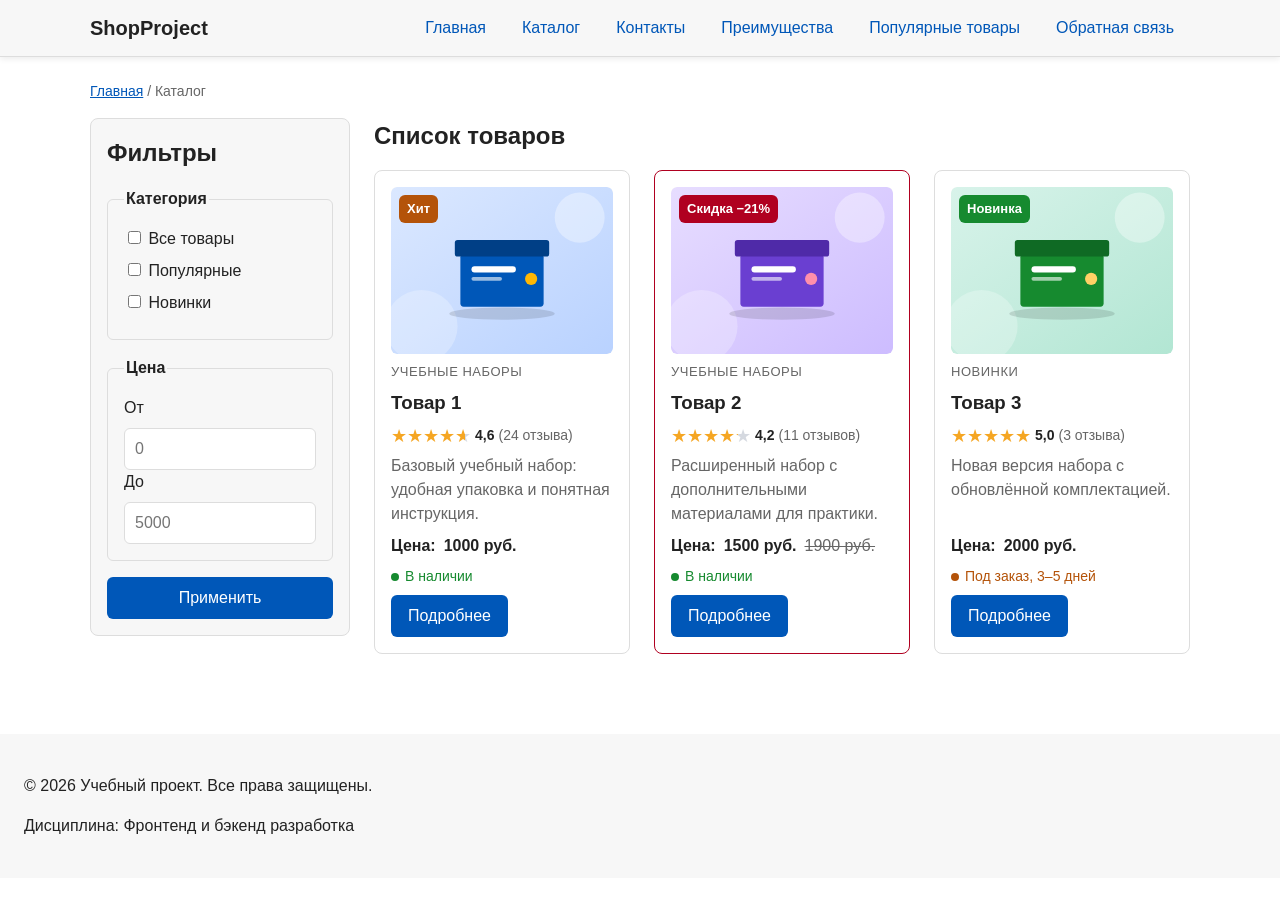
==== commit e2f86025: "fix" ====
--- a/catalog.html
+++ b/catalog.html
@@ -6,117 +6,176 @@
   <meta name="description" content="Каталог товаров учебного интернет-магазина.">
   <title>Каталог товаров — Учебный интернет-магазин</title>
   <link rel="stylesheet" href="css/style.css">
+  <script src="js/main.js" defer></script>
   <meta property="og:type" content="website">
   <meta property="og:title" content="Учебный интернет-магазин">
   <meta property="og:description" content="Учебный frontend-проект интернет-магазина.">
   <meta property="og:image" content="https://dimon-bubon.github.io/kr1-html-css-shop/images/preview.jpg">
 </head>
 <body>
-  <header class="site-header">
-    <div class="site-header__inner">
-      <a class="site-header__logo" href="index.html">ShopProject</a>
+  <header>
+    <div class="site-header">
+      <a class="site-logo" href="index.html">ShopProject</a>
 
       <nav class="site-nav" aria-label="Основная навигация">
         <ul class="site-nav__list">
-          <li class="site-nav__item">
-            <a class="site-nav__link" href="index.html">Главная</a>
-          </li>
-          <li class="site-nav__item">
-            <a class="site-nav__link site-nav__link--active" href="catalog.html">Каталог</a>
-          </li>
-          <li class="site-nav__item">
-            <a class="site-nav__link" href="contacts.html">Контакты</a>
-          </li>
-          <li class="site-nav__item">
-            <a class="site-nav__link" href="index.html#advantages">Преимущества</a>
-          </li>
-          <li class="site-nav__item">
-            <a class="site-nav__link" href="index.html#popular">Популярные товары</a>
-          </li>
-          <li class="site-nav__item">
-            <a class="site-nav__link" href="index.html#contacts">Обратная связь</a>
-          </li>
+          <li><a href="index.html">Главная</a></li>
+          <li><a href="catalog.html">Каталог</a></li>
+          <li><a href="contacts.html">Контакты</a></li>
+          <li><a href="index.html#advantages">Преимущества</a></li>
+          <li><a href="index.html#popular">Популярные товары</a></li>
+          <li><a href="index.html#contacts">Обратная связь</a></li>
         </ul>
       </nav>
     </div>
   </header>
 
-  <main class="site-main">
+  <main>
     <nav class="breadcrumbs" aria-label="Хлебные крошки">
-      <a class="breadcrumbs__link" href="index.html">Главная</a>
-      <span class="breadcrumbs__current">Каталог</span>
+      <a href="index.html">Главная</a>
+      <span>Каталог</span>
     </nav>
 
     <div class="catalog-layout">
-      <aside class="catalog-filters catalog-layout__filters">
-        <h2 class="catalog-filters__title">Фильтры</h2>
+    <aside class="catalog-filters">
+        <h2>Фильтры</h2>
 
-        <form class="catalog-filters__form" action="#" method="get">
-          <fieldset class="catalog-filters__group">
-            <legend class="catalog-filters__legend">Категория</legend>
+        <form class="filters-form" action="#" method="get">
+        <fieldset>
+            <legend>Категория</legend>
 
-            <label class="catalog-filters__label">
-              <input type="checkbox" name="category" value="all">
-              Все товары
+            <label>
+            <input type="checkbox" name="category" value="all">
+            Все товары
             </label>
 
-            <label class="catalog-filters__label">
-              <input type="checkbox" name="category" value="popular">
-              Популярные
+            <label>
+            <input type="checkbox" name="category" value="popular">
+            Популярные
             </label>
 
-            <label class="catalog-filters__label">
-              <input type="checkbox" name="category" value="new">
-              Новинки
+            <label>
+            <input type="checkbox" name="category" value="new">
+            Новинки
             </label>
-          </fieldset>
+        </fieldset>
 
-          <fieldset class="catalog-filters__group">
-            <legend class="catalog-filters__legend">Цена</legend>
+        <fieldset>
+            <legend>Цена</legend>
 
-            <label class="catalog-filters__label" for="price-from">От</label>
-            <input class="catalog-filters__input" id="price-from" name="price-from" type="number" min="0" placeholder="0">
+            <label for="price-from">От</label>
+            <input id="price-from" name="price-from" type="number" min="0" placeholder="0">
 
-            <label class="catalog-filters__label" for="price-to">До</label>
-            <input class="catalog-filters__input" id="price-to" name="price-to" type="number" min="0" placeholder="5000">
-          </fieldset>
+            <label for="price-to">До</label>
+            <input id="price-to" name="price-to" type="number" min="0" placeholder="5000">
+        </fieldset>
 
-          <button class="button button--primary" type="submit">Применить</button>
+        <button class="button" type="submit">Применить</button>
         </form>
-      </aside>
+    </aside>
 
-      <section class="catalog-products catalog-layout__products">
-        <h1 class="catalog-products__title">Список товаров</h1>
+      <section class="catalog-products">
+        <h1>Список товаров</h1>
 
         <div class="products-grid">
-          <article class="product-card">
-            <h3 class="product-card__title">Товар 1</h3>
-            <p class="product-card__description">Краткое описание учебного товара.</p>
-            <p class="product-card__price">Цена: 1000 руб.</p>
-            <a class="button button--primary product-card__button" href="index.html#popular">Подробнее</a>
-          </article>
+        <article class="product-card">
+          <span class="product-card__badge product-card__badge--hit">Хит</span>
 
-          <article class="product-card">
-            <h3 class="product-card__title">Товар 2</h3>
-            <p class="product-card__description">Краткое описание учебного товара.</p>
-            <p class="product-card__price">Цена: 1500 руб.</p>
-            <a class="button button--primary product-card__button" href="index.html#popular">Подробнее</a>
-          </article>
+          <div class="product-card__media">
+            <img class="product-card__img" src="images/product-1.svg" width="800" height="600" loading="lazy" alt="Товар 1: учебный набор в синей коробке">
+          </div>
 
-          <article class="product-card">
-            <h3 class="product-card__title">Товар 3</h3>
-            <p class="product-card__description">Краткое описание учебного товара.</p>
-            <p class="product-card__price">Цена: 2000 руб.</p>
-            <a class="button button--primary product-card__button" href="index.html#popular">Подробнее</a>
-          </article>
+          <p class="product-card__category">Учебные наборы</p>
+          <h3 class="product-card__title"><a href="product.html">Товар 1</a></h3>
+
+          <p class="product-card__rating">
+            <span class="rating" style="--rating: 4.6" aria-hidden="true">★★★★★</span>
+            <span class="product-card__rating-value"><span class="visually-hidden">Рейтинг </span>4,6<span class="visually-hidden"> из 5</span></span>
+            <span class="product-card__rating-count">(24 отзыва)</span>
+          </p>
+
+          <p class="product-card__description">Базовый учебный набор: удобная упаковка и понятная инструкция.</p>
+
+          <p class="product-card__price">
+            Цена: <strong>1000 руб.</strong>
+          </p>
+          <p class="stock stock--in">В наличии</p>
+
+          <div class="product-card__actions">
+            <a class="button" href="product.html">Подробнее</a>
+          </div>
+        </article>
+
+        <article class="product-card product-card--discount">
+          <span class="product-card__badge product-card__badge--sale">Скидка −21%</span>
+
+          <div class="product-card__media">
+            <img class="product-card__img" src="images/product-2.svg" width="800" height="600" loading="lazy" alt="Товар 2: расширенный набор в фиолетовой коробке">
+          </div>
+
+          <p class="product-card__category">Учебные наборы</p>
+          <h3 class="product-card__title"><a href="product.html">Товар 2</a></h3>
+
+          <p class="product-card__rating">
+            <span class="rating" style="--rating: 4.2" aria-hidden="true">★★★★★</span>
+            <span class="product-card__rating-value"><span class="visually-hidden">Рейтинг </span>4,2<span class="visually-hidden"> из 5</span></span>
+            <span class="product-card__rating-count">(11 отзывов)</span>
+          </p>
+
+          <p class="product-card__description">Расширенный набор с дополнительными материалами для практики.</p>
+
+          <p class="product-card__price">
+            Цена: <strong>1500 руб.</strong>
+            <s class="product-card__price-old"><span class="visually-hidden">Старая цена: </span>1900 руб.</s>
+          </p>
+          <p class="stock stock--in">В наличии</p>
+
+          <div class="product-card__actions">
+            <a class="button" href="product.html">Подробнее</a>
+          </div>
+        </article>
+
+        <article class="product-card">
+          <span class="product-card__badge product-card__badge--new">Новинка</span>
+
+          <div class="product-card__media">
+            <img class="product-card__img" src="images/product-3.svg" width="800" height="600" loading="lazy" alt="Товар 3: новый набор в зелёной коробке">
+          </div>
+
+          <p class="product-card__category">Новинки</p>
+          <h3 class="product-card__title"><a href="product.html">Товар 3</a></h3>
+
+          <p class="product-card__rating">
+            <span class="rating" style="--rating: 5.0" aria-hidden="true">★★★★★</span>
+            <span class="product-card__rating-value"><span class="visually-hidden">Рейтинг </span>5,0<span class="visually-hidden"> из 5</span></span>
+            <span class="product-card__rating-count">(3 отзыва)</span>
+          </p>
+
+          <p class="product-card__description">Новая версия набора с обновлённой комплектацией.</p>
+
+          <p class="product-card__price">
+            Цена: <strong>2000 руб.</strong>
+          </p>
+          <p class="stock stock--order">Под заказ, 3–5 дней</p>
+
+          <div class="product-card__actions">
+            <a class="button" href="product.html">Подробнее</a>
+          </div>
+        </article>
         </div>
       </section>
     </div>
   </main>
 
-  <footer class="site-footer">
-    <p class="site-footer__text">&copy; 2026 Учебный проект. Все права защищены.</p>
-    <p class="site-footer__text">Дисциплина: Фронтенд и бэкенд разработка</p>
+  <footer>
+    <p>&copy; 2026 Учебный проект. Все права защищены.</p>
+    <p>Дисциплина: Фронтенд и бэкенд разработка</p>
   </footer>
+
+  <a class="to-top" href="#top" aria-label="Наверх" title="Наверх">
+    <svg class="to-top__icon" viewBox="0 0 24 24" aria-hidden="true" focusable="false">
+      <path d="M12 19V5M5 12l7-7 7 7"/>
+    </svg>
+  </a>
 </body>
 </html>
--- a/css/style.css
+++ b/css/style.css
@@ -1,17 +1,399 @@
-/* =====================================================
-   Учебный интернет-магазин — стили по методологии БЭМ
-
-   Содержание:
-   1. Переменные проекта
-   2. Базовые стили
-   3. Блоки (в порядке появления на странице):
-      site-header, site-nav, site-main, breadcrumbs, hero,
-      section, advantages, products-grid, product-card,
-      catalog-layout, catalog-filters, catalog-products,
-      contact-list, info-box, site-footer, button,
-      order-dialog, order-form, success-message
-   4. Адаптив
-   ===================================================== */
+html {
+  scroll-behavior: smooth;
+  /* высота закреплённой шапки: якоря (#popular и т.д.) не прячутся под ней */
+  scroll-padding-top: 80px;
+}
+
+body {
+  margin: 0;
+  font-family: Arial, sans-serif;
+  line-height: 1.5;
+}
+
+/*header,
+main,
+footer {
+  padding: 20px;
+}*/
+
+header {
+  background-color: #f2f2f2;
+}
+
+footer {
+  background-color: #f2f2f2;
+}
+
+section {
+  margin-bottom: 24px;
+}
+
+section h2 {
+  margin-top: 0;
+}
+/* 
+  Универсальное правило для всех элементов.
+  border-box делает расчёт размеров более понятным:
+  width включает content, padding и border.
+*/
+* {
+  box-sizing: border-box;
+}
+
+/*
+  Убираем стандартный внешний отступ браузера у body.
+  Без этого вокруг страницы может появиться белая рамка.
+*/
+/*body {
+  margin: 0;
+  font-family: Arial, sans-serif;
+  line-height: 1.5;
+  color: #222222;
+  background-color: #ffffff;
+} */
+/*
+  Задаём внутренние отступы для основных областей страницы.
+  Это делает содержимое визуально отделённым от краёв окна браузера.
+*/
+main,
+footer {
+  padding: var(--space-lg);
+}
+
+
+/*
+  Шапка закреплена сверху: position: sticky + top: 0.
+  Шапка должна быть прямым потомком body (без overflow у родителей),
+  z-index держит её поверх карточек и форм при прокрутке.
+*/
+header {
+  position: sticky;
+  top: 0;
+  z-index: 100;
+  padding: var(--space-sm) var(--space-lg);
+  background-color: var(--color-surface);
+  border-bottom: 1px solid var(--color-border);
+  box-shadow: 0 2px 6px rgba(0, 0, 0, 0.08);
+}
+
+/*
+  Оформляем подвал страницы тем же фоном,
+  чтобы визуально отделить его от основного содержимого.
+*/
+footer {
+  background-color: var(--color-surface);
+}
+/*
+  Ограничиваем ширину содержимого шапки,
+  чтобы оно не растягивалось слишком сильно на широких экранах.
+*/
+.site-header {
+  display: flex;
+  flex-wrap: wrap;
+  align-items: center;
+  justify-content: space-between; /* логотип слева, меню справа */
+  gap: var(--space-sm) var(--space-lg);
+  max-width: var(--container-width);
+  margin: 0 auto;
+}
+
+/*
+  Оформляем текстовый логотип.
+*/
+.site-logo {
+  font-size: 20px;
+  font-weight: bold;
+  text-decoration: none;
+  color: #222222;
+}
+
+/*
+  Убираем стандартные отступы и маркеры списка навигации.
+*/
+.site-nav__list {
+  display: flex;
+  flex-wrap: wrap;
+  justify-content: flex-end;
+  align-items: center;
+  gap: var(--space-xs);
+  padding: 0;
+  margin: 0;
+  list-style: none;
+}
+
+
+/*
+  Добавляем расстояние между пунктами меню.
+*/
+.site-nav__list li {
+  margin: 0;
+}
+
+/*
+  Оформляем ссылки меню.
+*/
+.site-nav__list a {
+  display: inline-block;
+  padding: var(--space-sm) var(--space-md);
+  color: var(--color-primary);
+  text-decoration: none;
+  border-radius: var(--radius-sm);
+}
+
+.site-nav__list a:hover {
+  color: var(--color-white);
+  background-color: var(--color-primary);
+}
+
+/*
+  Hero-блок — первый крупный блок страницы.
+  Он визуально отделяется от остальных разделов фоном и отступами.
+*/
+.hero {
+  max-width: 1100px;
+  margin: 0 auto 32px;
+  padding: 32px 20px;
+  background-color: #eef5ff;
+  border-radius: 12px;
+}
+
+/*
+  Общий класс для разделов страницы.
+*/
+.section {
+  max-width: 1100px;
+  margin: 0 auto 32px;
+}
+
+/*
+  Убираем лишний верхний отступ у заголовков разделов.
+*/
+.section h2 {
+  margin-top: 0;
+}
+
+/*
+  Сетка карточек: товары стоят в ряд (3 колонки),
+  карточки в одной строке имеют одинаковую высоту.
+*/
+.products-grid {
+  display: grid;
+  grid-template-columns: repeat(3, 1fr);
+  gap: var(--space-lg);
+}
+
+
+.product-card {
+  display: flex;
+  flex-direction: column;
+  gap: var(--space-sm);
+  padding: var(--space-md);
+  border: 1px solid var(--color-border);
+  border-radius: var(--radius-md);
+  background-color: var(--color-bg);
+}
+
+.product-card .button {
+  margin-top: auto;
+  align-self: flex-start;
+}
+
+
+
+.product-card:hover {
+  border-color: var(--color-primary);
+}
+
+.product-card__img {
+  width: 100%;
+  height: auto;
+  border-radius: var(--radius-sm);
+  margin-bottom: var(--space-sm);
+}
+
+.product-card__title {
+  margin: 0; /* расстояния задаёт gap у карточки */
+}
+
+.product-card__description {
+  margin: 0;
+  color: var(--color-muted);
+  flex-grow: 1; /* растягивается, "выталкивая" цену и кнопку вниз */
+}
+
+.product-card__price {
+  margin: 0;
+  font-weight: bold;
+}
+
+/* ===============================
+   Преимущества (Flex)
+   =============================== */
+.advantages {
+  display: flex;
+  flex-wrap: wrap;
+  gap: var(--space-md);
+}
+
+.advantages__item {
+  flex: 1 1 220px; /* растут поровну, переносятся на новую строку от 220px */
+  padding: var(--space-md);
+  border: 1px solid var(--color-border);
+  border-radius: var(--radius-md);
+  background-color: var(--color-surface);
+}
+
+.advantages__item h3,
+.advantages__item p {
+  margin: 0;
+}
+
+.advantages__item h3 {
+  margin-bottom: var(--space-xs);
+}
+
+/*
+  Пока это обычная ссылка, но визуально она оформляется как кнопка.
+*/
+.button {
+  display: inline-block;
+  padding: var(--space-sm) var(--space-md);
+  color: var(--color-white);
+  background-color: var(--color-primary);
+  text-decoration: none;
+  border: none;
+  border-radius: var(--radius-sm);
+  cursor: pointer;
+}
+
+.button:hover {
+  background-color: var(--color-primary-dark);
+}
+
+.button:focus-visible {
+  outline: 2px solid var(--color-primary);
+  outline-offset: 3px;
+}
+
+.button:disabled {
+  opacity: 0.6;
+  cursor: not-allowed;
+}
+
+
+/*
+  Дополнительный информационный блок.
+*/
+.aside-info {
+  max-width: var(--container-width);
+  margin: 0 auto var(--space-xl);
+  padding: var(--space-md);
+  border-left: 4px solid var(--color-primary);
+  background-color: var(--color-surface);
+}
+
+/*
+  Модальное окно.
+  Элемент dialog сам умеет открываться поверх страницы.
+*/
+.order-dialog {
+  width: min(100% - 32px, 560px);
+  padding: 24px;
+  border: none;
+  border-radius: 12px;
+}
+
+/*
+  Затемнение фона за модальным окном.
+*/
+.order-dialog::backdrop {
+  background-color: rgba(0, 0, 0, 0.5);
+}
+
+/*
+  Поле формы.
+  Каждый блок получает нижний отступ.
+*/
+.form-field {
+  margin-bottom: 16px;
+}
+
+/*
+  Подпись поля.
+*/
+.form-field label {
+  display: block;
+  margin-bottom: 6px;
+}
+
+/*
+  Основные поля формы.
+*/
+.form-field input,
+.form-field select,
+.form-field textarea {
+  width: 100%;
+  padding: 10px 12px;
+  border: 1px solid #cccccc;
+  border-radius: 6px;
+  font: inherit;
+}
+
+/*
+  Checkbox не должен занимать всю ширину.
+*/
+.form-field input[type="checkbox"] {
+  width: auto;
+}
+
+/*
+  Подсказка под полем телефона.
+*/
+.form-field small {
+  display: block;
+  margin-top: 4px;
+  color: #666666;
+}
+
+/*
+  Видимый фокус для клавиатурной навигации.
+*/
+.form-field input:focus-visible,
+.form-field select:focus-visible,
+.form-field textarea:focus-visible,
+.form-actions button:focus-visible {
+  outline: 2px solid #0057b8;
+  outline-offset: 2px;
+}
+
+/*
+  Подсветка ошибочных полей.
+  Атрибут aria-invalid будет добавляться через JavaScript.
+*/
+[aria-invalid="true"] {
+  border-color: #b00020;
+}
+
+/*
+  Кнопки формы.
+*/
+.form-actions {
+  display: flex;
+  gap: 12px;
+  margin-top: 20px;
+}
+
+/*
+  Сообщение об успешной отправке.
+*/
+.success-message {
+  max-width: var(--container-width);
+  margin: var(--space-lg) auto;
+  padding: var(--space-md);
+  border-left: 4px solid var(--color-success);
+  background-color: var(--color-success-bg);
+}
+
 
 /* ===============================
    1. Переменные проекта
@@ -45,6 +427,12 @@
 
   /* Размеры */
   --container-width: 1100px;
+
+  /* Рейтинг, статусы и слои (z-index) */
+  --color-star: #f5a623;
+  --color-star-empty: #d5d9e0;
+  --color-warning: #b45309;
+  --z-to-top: 90; /* ниже шапки (100), выше обычного содержимого */
 }
 
 /* ===============================
@@ -54,12 +442,6 @@
   box-sizing: border-box;
 }
 
-html {
-  scroll-behavior: smooth;
-  /* высота закреплённой шапки: якоря не прячутся под ней */
-  scroll-padding-top: 80px;
-}
-
 body {
   margin: 0;
   font-family: Arial, sans-serif;
@@ -68,6 +450,9 @@
   background-color: var(--color-bg);
 }
 
+/* ===============================
+   3. Общие элементы интерфейса
+   =============================== */
 a {
   color: var(--color-primary);
 }
@@ -81,109 +466,9 @@
   outline-offset: 3px;
 }
 
-/* Подсветка раздела, на который ведёт якорная ссылка */
-:target {
-  outline: 2px dashed var(--color-primary);
-  outline-offset: 4px;
-}
-
 /* ===============================
-   3. Блоки
+   4. Компоненты страницы
    =============================== */
-
-/* ---- site-header: шапка сайта ----
-   Закреплена сверху (sticky). Должна быть прямым потомком body. */
-.site-header {
-  position: sticky;
-  top: 0;
-  z-index: 100;
-  padding: var(--space-sm) var(--space-lg);
-  background-color: var(--color-surface);
-  border-bottom: 1px solid var(--color-border);
-  box-shadow: 0 2px 6px rgba(0, 0, 0, 0.08);
-}
-
-.site-header__inner {
-  display: flex;
-  flex-wrap: wrap;
-  align-items: center;
-  justify-content: space-between; /* логотип слева, меню справа */
-  gap: var(--space-sm) var(--space-lg);
-  max-width: var(--container-width);
-  margin: 0 auto;
-}
-
-.site-header__logo {
-  font-size: 20px;
-  font-weight: bold;
-  text-decoration: none;
-  color: var(--color-text);
-}
-
-/* ---- site-nav: основная навигация ---- */
-.site-nav__list {
-  display: flex;
-  flex-wrap: wrap;
-  justify-content: flex-end;
-  align-items: center;
-  gap: var(--space-xs);
-  padding: 0;
-  margin: 0;
-  list-style: none;
-}
-
-.site-nav__item {
-  margin: 0;
-}
-
-.site-nav__link {
-  display: inline-block;
-  padding: var(--space-sm) var(--space-md);
-  color: var(--color-primary);
-  text-decoration: none;
-  border-radius: var(--radius-sm);
-}
-
-.site-nav__link:hover {
-  color: var(--color-white);
-  background-color: var(--color-primary);
-}
-
-.site-nav__link:focus-visible {
-  outline: 2px solid var(--color-primary);
-  outline-offset: 3px;
-}
-
-/* модификатор: ссылка текущей страницы */
-.site-nav__link--active {
-  color: var(--color-white);
-  background-color: var(--color-primary);
-}
-
-/* ---- site-main: основное содержимое страницы ---- */
-.site-main {
-  padding: var(--space-lg);
-}
-
-/* ---- breadcrumbs: хлебные крошки ---- */
-.breadcrumbs {
-  max-width: var(--container-width);
-  margin: 0 auto var(--space-md);
-  font-size: 14px;
-  color: var(--color-muted);
-}
-
-.breadcrumbs__link {
-  color: var(--color-primary);
-}
-
-/* текущая страница — не ссылка; разделитель рисуем псевдоэлементом */
-.breadcrumbs__current::before {
-  content: " / ";
-  color: var(--color-muted);
-}
-
-/* ---- hero: первый экран главной страницы ---- */
 .hero {
   max-width: var(--container-width);
   margin: 0 auto var(--space-xl);
@@ -192,140 +477,136 @@
   border-radius: var(--radius-lg);
 }
 
-/* ---- section: универсальный раздел страницы ---- */
 .section {
   max-width: var(--container-width);
   margin: 0 auto var(--space-xl);
 }
 
-.section__title {
+.section h2 {
   margin-top: 0;
 }
 
-/* ---- advantages: блок преимуществ (Flex) ---- */
-.advantages {
-  display: flex;
-  flex-wrap: wrap;
-  gap: var(--space-md);
-}
-
-.advantages__item {
-  flex: 1 1 220px; /* растут поровну, переносятся на новую строку от 220px */
+/* ===============================
+   5. Форма и модальное окно
+   =============================== */
+.order-dialog {
+  width: min(100% - 32px, 560px);
+  padding: 0; /* отступ задаёт .order-dialog__inner: так клик по затемнению отличается от клика по окну */
+  color: var(--color-text);
+  border: none;
+  border-radius: var(--radius-lg);
+  box-shadow: 0 20px 50px rgba(0, 0, 0, 0.25);
+}
+
+.order-dialog::backdrop {
+  background-color: rgba(0, 0, 0, 0.5);
+}
+
+.form-field {
+  margin-bottom: var(--space-md);
+}
+
+.form-field label {
+  display: block;
+  margin-bottom: var(--space-xs);
+}
+
+.form-field input,
+.form-field select,
+.form-field textarea {
+  width: 100%;
+  padding: 10px 12px;
+  border: 1px solid var(--color-border);
+  border-radius: var(--radius-sm);
+  font: inherit;
+}
+
+.form-field input[type="checkbox"] {
+  width: auto;
+}
+
+.form-field small {
+  display: block;
+  margin-top: var(--space-xs);
+  color: var(--color-muted);
+}
+
+.form-field input:hover,
+.form-field select:hover,
+.form-field textarea:hover {
+  border-color: var(--color-primary);
+}
+
+.form-field input:focus-visible,
+.form-field select:focus-visible,
+.form-field textarea:focus-visible,
+.form-actions button:focus-visible {
+  outline: 2px solid var(--color-primary);
+  outline-offset: 3px;
+}
+
+[aria-invalid="true"] {
+  border-color: var(--color-danger);
+}
+
+.breadcrumbs {
+  max-width: var(--container-width);
+  margin: 0 auto var(--space-md);
+  font-size: 14px;
+  color: var(--color-muted);
+}
+
+.breadcrumbs a {
+  color: var(--color-primary);
+}
+
+.breadcrumbs span::before {
+  content: " / ";
+  color: var(--color-muted);
+}
+
+:target {
+  outline: 2px dashed var(--color-primary);
+  outline-offset: 4px;
+}
+
+.catalog-layout {
+  max-width: var(--container-width);
+  margin: 0 auto var(--space-xl);
+  display: grid;
+  grid-template-columns: 260px 1fr;
+  grid-template-areas: "filters products";
+  align-items: start; /* панель фильтров не растягивается на всю высоту */
+  gap: var(--space-lg);
+}
+
+.catalog-filters {
+  grid-area: filters;
   padding: var(--space-md);
   border: 1px solid var(--color-border);
   border-radius: var(--radius-md);
   background-color: var(--color-surface);
 }
 
-.advantages__title {
-  margin: 0 0 var(--space-xs);
-}
-
-.advantages__text {
-  margin: 0;
-}
-
-/* ---- products-grid: сетка товаров (Grid) ----
-   Отвечает только за расположение карточек. */
-.products-grid {
-  display: grid;
-  grid-template-columns: repeat(3, 1fr);
-  gap: var(--space-lg);
-}
-
-/* ---- product-card: карточка товара ---- */
-.product-card {
-  display: flex;
-  flex-direction: column;
-  gap: var(--space-sm);
-  padding: var(--space-md);
-  border: 1px solid var(--color-border);
-  border-radius: var(--radius-md);
-  background-color: var(--color-bg);
-}
-
-.product-card:hover {
-  border-color: var(--color-primary);
-}
-
-/* модификаторы: варианты карточки */
-.product-card--featured {
-  border-color: var(--color-primary);
-}
-
-.product-card--discount {
-  border-color: var(--color-danger);
-}
-
-.product-card--discount .product-card__price {
-  color: var(--color-danger);
-}
-
-.product-card__img {
-  width: 100%;
-  height: auto;
-  border-radius: var(--radius-sm);
-}
-
-.product-card__title {
-  margin: 0; /* расстояния задаёт gap у карточки */
-}
-
-.product-card__description {
-  margin: 0;
-  color: var(--color-muted);
-  flex-grow: 1; /* выталкивает цену и кнопку вниз */
-}
-
-.product-card__price {
-  margin: 0;
-  font-weight: bold;
-}
-
-.product-card__button {
-  margin-top: auto;
-  align-self: flex-start;
-}
-
-/* ---- catalog-layout: макет страницы каталога (Grid) ----
-   Элементы расставляют дочерние блоки по областям сетки. */
-.catalog-layout {
-  max-width: var(--container-width);
-  margin: 0 auto var(--space-xl);
-  display: grid;
-  grid-template-columns: 260px 1fr;
-  grid-template-areas: "filters products";
-  align-items: start; /* панель фильтров не растягивается на всю высоту */
-  gap: var(--space-lg);
-}
-
-.catalog-layout__filters {
-  grid-area: filters;
-}
-
-.catalog-layout__products {
+.catalog-filters h2 {
+  margin: 0 0 var(--space-md);
+}
+
+.catalog-products {
   grid-area: products;
   min-width: 0; /* иначе длинное содержимое распирает колонку 1fr */
 }
 
-/* ---- catalog-filters: фильтры каталога ---- */
-.catalog-filters {
-  padding: var(--space-md);
-  border: 1px solid var(--color-border);
-  border-radius: var(--radius-md);
-  background-color: var(--color-surface);
-}
-
-.catalog-filters__title {
+.catalog-products h1 {
   margin: 0 0 var(--space-md);
 }
 
-.catalog-filters__form {
+.filters-form {
   display: grid;
   gap: var(--space-md);
 }
 
-.catalog-filters__group {
+.filters-form fieldset {
   min-width: 0;
   margin: 0;
   padding: var(--space-md);
@@ -333,16 +614,16 @@
   border-radius: var(--radius-sm);
 }
 
-.catalog-filters__legend {
+.filters-form legend {
   font-weight: 700;
 }
 
-.catalog-filters__label {
+.filters-form label {
   display: block;
   margin-bottom: var(--space-sm);
 }
 
-.catalog-filters__input {
+.filters-form input[type="number"] {
   width: 100%;
   padding: 8px 10px;
   border: 1px solid var(--color-border);
@@ -350,183 +631,20 @@
   font: inherit;
 }
 
-/* ---- catalog-products: список товаров в каталоге ---- */
-.catalog-products__title {
-  margin: 0 0 var(--space-md);
-}
-
-/* ---- contact-list: список контактов ---- */
-.contact-list__item {
-  margin-bottom: var(--space-xs);
-}
-
-/* ---- info-box: информационная врезка ---- */
-.info-box {
-  max-width: var(--container-width);
-  margin: 0 auto var(--space-xl);
-  padding: var(--space-md);
-  border-left: 4px solid var(--color-primary);
-  background-color: var(--color-surface);
-}
-
-/* ---- site-footer: подвал сайта ---- */
-.site-footer {
-  padding: var(--space-lg);
-  background-color: var(--color-surface);
-}
-
-/* ---- button: кнопка (и кнопка-ссылка) ---- */
-.button {
-  display: inline-block;
-  padding: var(--space-sm) var(--space-md);
-  border: 1px solid transparent;
-  border-radius: var(--radius-sm);
-  font: inherit;
-  text-decoration: none;
-  cursor: pointer;
-}
-
-.button:focus-visible {
-  outline: 2px solid var(--color-primary);
-  outline-offset: 3px;
-}
-
-/* модификатор: основная кнопка */
-.button--primary {
-  color: var(--color-white);
-  background-color: var(--color-primary);
-  border-color: var(--color-primary);
-}
-
-.button--primary:hover {
-  color: var(--color-white); /* перебивает a:hover у кнопок-ссылок */
-  background-color: var(--color-primary-dark);
-  border-color: var(--color-primary-dark);
-}
-
-/* модификатор: второстепенная кнопка */
-.button--secondary {
-  color: var(--color-primary);
-  background-color: transparent;
-  border-color: var(--color-primary);
-}
-
-.button--secondary:hover {
-  color: var(--color-white);
-  background-color: var(--color-primary);
-}
-
-/* модификатор: визуально отключённая кнопка */
-.button:disabled,
-.button--disabled {
-  opacity: 0.6;
-  cursor: not-allowed;
-}
-
-/* ---- order-dialog: модальное окно заявки ----
-   Элемент dialog сам открывается поверх страницы. */
-.order-dialog {
-  width: min(100% - 32px, 560px);
-  padding: var(--space-lg);
-  border: none;
-  border-radius: var(--radius-lg);
-}
-
-.order-dialog::backdrop {
-  background-color: rgba(0, 0, 0, 0.5);
-}
-
-.order-dialog__title {
-  margin-top: 0;
-}
-
-/* ---- order-form: форма заявки ---- */
-.order-form__field {
-  margin-bottom: var(--space-md);
-}
-
-.order-form__label {
-  display: block;
-  margin-bottom: var(--space-xs);
-}
-
-.order-form__input,
-.order-form__select,
-.order-form__textarea {
-  width: 100%;
-  padding: 10px 12px;
-  border: 1px solid var(--color-border);
-  border-radius: var(--radius-sm);
-  font: inherit;
-}
-
-.order-form__input:hover,
-.order-form__select:hover,
-.order-form__textarea:hover {
-  border-color: var(--color-primary);
-}
-
-.order-form__input:focus-visible,
-.order-form__select:focus-visible,
-.order-form__textarea:focus-visible,
-.order-form__checkbox:focus-visible {
-  outline: 2px solid var(--color-primary);
-  outline-offset: 3px;
-}
-
-/* состояние ошибки: атрибут aria-invalid выставляет js/main.js */
-.order-form__input[aria-invalid="true"],
-.order-form__select[aria-invalid="true"],
-.order-form__textarea[aria-invalid="true"] {
-  border-color: var(--color-danger);
-}
-
-.order-form__checkbox {
-  width: auto;
-}
-
-.order-form__hint {
-  display: block;
-  margin-top: var(--space-xs);
-  color: var(--color-muted);
-}
-
-.order-form__actions {
-  display: flex;
-  gap: var(--space-md);
-  margin-top: var(--space-lg);
-}
-
-/* ---- success-message: сообщение об успешной отправке ---- */
-.success-message {
-  max-width: var(--container-width);
-  margin: var(--space-lg) auto;
-  padding: var(--space-md);
-  border-left: 4px solid var(--color-success);
-  background-color: var(--color-success-bg);
-}
-
 /* ===============================
-   4. Адаптив
+   Адаптив
    =============================== */
-/* на средних экранах — 2 карточки в ряд */
-@media (max-width: 900px) {
-  .products-grid {
-    grid-template-columns: repeat(2, 1fr);
-  }
-}
-
 @media (max-width: 768px) {
   html {
     scroll-padding-top: 110px;
   }
 
+  header {
+    padding: var(--space-sm) var(--space-md);
+  }
+
+  /* логотип над меню, меню прокручивается по горизонтали */
   .site-header {
-    padding: var(--space-sm) var(--space-md);
-  }
-
-  /* логотип над меню, меню прокручивается по горизонтали */
-  .site-header__inner {
     flex-direction: column;
     align-items: flex-start;
     gap: var(--space-xs);
@@ -552,9 +670,1005 @@
   }
 }
 
-/* на телефонах — одна карточка в ряд */
+/* на средних экранах — 2 карточки в ряд, на телефонах — одна */
+@media (max-width: 900px) {
+  .products-grid {
+    grid-template-columns: repeat(2, 1fr);
+  }
+}
+
 @media (max-width: 560px) {
   .products-grid {
     grid-template-columns: 1fr;
   }
 }
+
+/* ===============================
+   6. Утилиты
+   =============================== */
+
+/* Атрибут hidden должен скрывать элемент, даже если у него задан display */
+[hidden] {
+  display: none !important;
+}
+
+/* Текст только для скринридеров */
+.visually-hidden {
+  position: absolute;
+  width: 1px;
+  height: 1px;
+  margin: -1px;
+  padding: 0;
+  overflow: hidden;
+  clip-path: inset(50%);
+  white-space: nowrap;
+  border: 0;
+}
+
+/* Ссылка и <button> с классом .button выглядят одинаково: тот же шрифт и рамка */
+.button {
+  font: inherit;
+  border: 1px solid transparent;
+}
+
+/* Исправление: у ссылок-кнопок при наведении текст не должен темнеть (a:hover) */
+a.button:hover,
+a.button:focus-visible {
+  color: var(--color-white);
+}
+
+/* Вторичная (контурная) кнопка */
+.button.button--secondary {
+  color: var(--color-primary);
+  background-color: transparent;
+  border: 1px solid var(--color-primary);
+}
+
+.button.button--secondary:hover {
+  color: var(--color-white);
+  background-color: var(--color-primary);
+}
+
+/* ===============================
+   7. Рейтинг (звёзды) и наличие
+   =============================== */
+
+/*
+  Звёзды закрашиваются через градиент: доля заливки считается
+  из переменной --rating (число от 0 до 5), например style="--rating: 4.6".
+*/
+.rating {
+  --rating: 0;
+  display: inline-block;
+  font-size: 18px;
+  line-height: 1;
+  white-space: nowrap;
+  color: transparent;
+  background: linear-gradient(
+    90deg,
+    var(--color-star) calc(var(--rating) / 5 * 100%),
+    var(--color-star-empty) calc(var(--rating) / 5 * 100%)
+  );
+  -webkit-background-clip: text;
+  background-clip: text;
+}
+
+/* Статус наличия: цветная точка + текст */
+.stock {
+  display: flex;
+  align-items: center;
+  gap: 6px;
+  margin: 0;
+  font-size: 14px;
+}
+
+.stock::before {
+  content: "";
+  width: 8px;
+  height: 8px;
+  border-radius: 50%;
+  background-color: currentColor;
+}
+
+.stock--in {
+  color: var(--color-success);
+}
+
+.stock--order {
+  color: var(--color-warning);
+}
+
+/* ===============================
+   8. Расширенная карточка товара (product-card)
+   =============================== */
+
+/* Карточка — контейнер для абсолютно позиционированного бейджа */
+.product-card {
+  position: relative;
+  transition: box-shadow 0.2s, border-color 0.2s;
+}
+
+.product-card:hover,
+.product-card:focus-within {
+  border-color: var(--color-primary);
+  box-shadow: 0 6px 18px rgba(0, 0, 0, 0.08);
+}
+
+/* Бейдж «Хит» / «Скидка» / «Новинка» поверх изображения */
+.product-card__badge {
+  position: absolute;
+  top: calc(var(--space-md) + var(--space-sm));
+  left: calc(var(--space-md) + var(--space-sm));
+  z-index: 1;
+  padding: var(--space-xs) var(--space-sm);
+  font-size: 13px;
+  font-weight: 700;
+  color: var(--color-white);
+  background-color: var(--color-primary);
+  border-radius: var(--radius-sm);
+}
+
+.product-card__badge--hit {
+  background-color: var(--color-warning);
+}
+
+.product-card__badge--sale {
+  background-color: var(--color-danger);
+}
+
+.product-card__badge--new {
+  background-color: var(--color-success);
+}
+
+/* Область изображения с фиксированным соотношением сторон */
+.product-card__media {
+  aspect-ratio: 4 / 3;
+  overflow: hidden;
+  border-radius: var(--radius-sm);
+  background-color: var(--color-surface);
+}
+
+.product-card__media .product-card__img {
+  display: block;
+  width: 100%;
+  height: 100%;
+  margin: 0;
+  object-fit: cover;
+}
+
+.product-card__category {
+  margin: 0;
+  font-size: 13px;
+  letter-spacing: 0.04em;
+  text-transform: uppercase;
+  color: var(--color-muted);
+}
+
+.product-card__title a {
+  color: inherit;
+  text-decoration: none;
+}
+
+.product-card__title a:hover {
+  color: var(--color-primary);
+  text-decoration: underline;
+}
+
+.product-card__rating {
+  display: flex;
+  align-items: center;
+  gap: var(--space-xs);
+  margin: 0;
+  font-size: 14px;
+}
+
+.product-card__rating-value {
+  font-weight: 700;
+}
+
+.product-card__rating-count {
+  color: var(--color-muted);
+}
+
+.product-card__price {
+  display: flex;
+  flex-wrap: wrap;
+  align-items: baseline;
+  gap: var(--space-sm);
+}
+
+.product-card__price-old {
+  font-weight: 400;
+  color: var(--color-muted);
+}
+
+.product-card__actions {
+  display: flex;
+  flex-wrap: wrap;
+  gap: var(--space-sm);
+  margin-top: auto;
+}
+
+.product-card__actions .button {
+  margin-top: 0;
+  align-self: auto;
+}
+
+/* Модификатор карточки со скидкой */
+.product-card--discount {
+  border-color: var(--color-danger);
+}
+
+/* ===============================
+   9. Страница товара (product.html)
+   =============================== */
+.product {
+  display: grid;
+  grid-template-columns: minmax(0, 1.1fr) minmax(0, 1fr);
+  gap: var(--space-xl);
+  align-items: start;
+  max-width: var(--container-width);
+  margin: 0 auto var(--space-xl);
+}
+
+/* --- Галерея на :checked (без JavaScript) --- */
+.gallery {
+  display: grid;
+  gap: var(--space-sm);
+}
+
+/* Радиокнопки скрыты визуально, но доступны с клавиатуры */
+.gallery__radio {
+  position: absolute;
+  width: 1px;
+  height: 1px;
+  opacity: 0;
+}
+
+.gallery__stage {
+  position: relative; /* контейнер для бейджа */
+  aspect-ratio: 4 / 3;
+  overflow: hidden;
+  border: 1px solid var(--color-border);
+  border-radius: var(--radius-lg);
+  background-color: var(--color-surface);
+}
+
+.gallery__badge {
+  position: absolute;
+  top: var(--space-md);
+  left: var(--space-md);
+  z-index: 1;
+  padding: var(--space-xs) var(--space-sm);
+  font-size: 14px;
+  font-weight: 700;
+  color: var(--color-white);
+  background-color: var(--color-warning);
+  border-radius: var(--radius-sm);
+}
+
+.gallery__slide {
+  position: absolute;
+  inset: 0;
+  margin: 0;
+  opacity: 0;
+  transition: opacity 0.25s;
+}
+
+.gallery__slide img {
+  display: block;
+  width: 100%;
+  height: 100%;
+  object-fit: cover;
+}
+
+/* По умолчанию виден первый кадр, остальные — по выбранной радиокнопке */
+.gallery__slide--1 {
+  opacity: 1;
+}
+
+.gallery:has(#gallery-2:checked) .gallery__slide--1,
+.gallery:has(#gallery-3:checked) .gallery__slide--1 {
+  opacity: 0;
+}
+
+.gallery:has(#gallery-2:checked) .gallery__slide--2,
+.gallery:has(#gallery-3:checked) .gallery__slide--3 {
+  opacity: 1;
+}
+
+.gallery__thumbs {
+  display: grid;
+  grid-template-columns: repeat(3, 1fr);
+  gap: var(--space-sm);
+}
+
+.gallery__thumb {
+  display: block;
+  aspect-ratio: 4 / 3;
+  overflow: hidden;
+  cursor: pointer;
+  border: 2px solid var(--color-border);
+  border-radius: var(--radius-md);
+}
+
+.gallery__thumb img {
+  display: block;
+  width: 100%;
+  height: 100%;
+  object-fit: cover;
+}
+.gallery__thumb:hover {
+  border-color: var(--color-primary);
+}
+
+.gallery:has(#gallery-1:checked) .gallery__thumb--1,
+.gallery:has(#gallery-2:checked) .gallery__thumb--2,
+.gallery:has(#gallery-3:checked) .gallery__thumb--3 {
+  border-color: var(--color-primary);
+}
+
+.gallery:has(#gallery-1:focus-visible) .gallery__thumb--1,
+.gallery:has(#gallery-2:focus-visible) .gallery__thumb--2,
+.gallery:has(#gallery-3:focus-visible) .gallery__thumb--3 {
+  outline: 2px solid var(--color-primary);
+  outline-offset: 3px;
+}
+
+/* --- Информационная колонка --- */
+.product__info {
+  display: grid;
+  gap: var(--space-md);
+}
+
+.product__category {
+  margin: 0;
+  font-size: 13px;
+  letter-spacing: 0.04em;
+  text-transform: uppercase;
+  color: var(--color-muted);
+}
+
+.product__title {
+  margin: 0;
+  font-size: 30px;
+  line-height: 1.2;
+}
+
+.product__meta {
+  display: flex;
+  flex-wrap: wrap;
+  align-items: center;
+  gap: var(--space-xs) var(--space-md);
+  margin: 0;
+  font-size: 14px;
+  color: var(--color-muted);
+}
+
+.product__price-box {
+  display: grid;
+  gap: var(--space-xs);
+  padding: var(--space-md);
+  border-radius: var(--radius-md);
+  background-color: var(--color-surface-accent);
+}
+
+.product__price {
+  margin: 0;
+  font-size: 32px;
+  font-weight: 700;
+  line-height: 1.1;
+}
+
+.product__lead {
+  margin: 0;
+}
+
+.product__features {
+  margin: 0;
+  padding-left: var(--space-lg);
+  list-style: "✓  ";
+}
+
+.product__features li {
+  margin-bottom: var(--space-xs);
+}
+
+.product__features li::marker {
+  font-weight: 700;
+  color: var(--color-success);
+}
+
+.product__actions {
+  display: flex;
+  flex-wrap: wrap;
+  gap: var(--space-sm);
+}
+
+/* Блок «Доставка и оплата» (aside) */
+.product__aside {
+  padding: var(--space-md);
+  border: 1px solid var(--color-border);
+  border-radius: var(--radius-md);
+}
+
+.product__aside h2 {
+  margin: 0 0 var(--space-sm);
+  font-size: 16px;
+}
+
+.info-list {
+  display: grid;
+  grid-template-columns: auto 1fr;
+  gap: var(--space-xs) var(--space-md);
+  margin: 0;
+  font-size: 14px;
+}
+
+.info-list dt {
+  font-weight: 700;
+}
+
+.info-list dd {
+  margin: 0;
+  color: var(--color-muted);
+}
+
+/* Якорная навигация по разделам карточки */
+.product-tabs {
+  display: flex;
+  flex-wrap: wrap;
+  gap: var(--space-xs);
+  max-width: var(--container-width);
+  margin: 0 auto var(--space-lg);
+  border-bottom: 1px solid var(--color-border);
+}
+
+.product-tabs a {
+  padding: var(--space-sm) var(--space-md);
+  text-decoration: none;
+  border-bottom: 3px solid transparent;
+}
+
+.product-tabs a:hover {
+  border-bottom-color: var(--color-primary);
+}
+
+.product-features-list {
+  margin: 0;
+  padding-left: var(--space-lg);
+}
+
+/* Таблица характеристик */
+.product-table {
+  width: 100%;
+  border-collapse: collapse;
+}
+
+.product-table caption {
+  padding-bottom: var(--space-sm);
+  font-size: 20px;
+  font-weight: 700;
+  text-align: left;
+}
+
+.product-table th,
+.product-table td {
+  padding: var(--space-sm) var(--space-md);
+  text-align: left;
+  border-bottom: 1px solid var(--color-border);
+}
+
+.product-table thead th {
+  color: var(--color-white);
+  background-color: var(--color-primary);
+}
+
+.product-table tbody th {
+  width: 40%;
+  font-weight: 700;
+  background-color: var(--color-surface);
+}
+
+/* ===============================
+   10. Блок отзывов
+   =============================== */
+.reviews {
+  display: grid;
+  gap: var(--space-lg);
+}
+
+.reviews h2 {
+  margin-bottom: 0;
+}
+
+.reviews__summary {
+  display: grid;
+  grid-template-columns: auto 1fr;
+  align-items: center;
+  gap: var(--space-xl);
+  padding: var(--space-lg);
+  border: 1px solid var(--color-border);
+  border-radius: var(--radius-lg);
+  background-color: var(--color-surface);
+}
+
+.reviews__score {
+  display: grid;
+  justify-items: center;
+  gap: var(--space-xs);
+  text-align: center;
+}
+
+.reviews__score-value {
+  margin: 0;
+  font-size: 48px;
+  font-weight: 700;
+  line-height: 1;
+}
+
+.reviews__score-count {
+  margin: 0;
+  font-size: 14px;
+  color: var(--color-muted);
+}
+
+/* Распределение оценок */
+.rating-bars {
+  display: grid;
+  gap: 6px;
+  margin: 0;
+  padding: 0;
+  list-style: none;
+}
+
+.rating-bars__row {
+  display: grid;
+  grid-template-columns: 44px 1fr 28px;
+  align-items: center;
+  gap: var(--space-sm);
+  font-size: 14px;
+}
+
+.rating-bars__count {
+  text-align: right;
+  color: var(--color-muted);
+}
+
+.rating-bars__track {
+  height: 8px;
+  overflow: hidden;
+  border-radius: 999px;
+  background-color: var(--color-star-empty);
+}
+
+.rating-bars__fill {
+  display: block;
+  width: var(--value, 0%);
+  height: 100%;
+  background-color: var(--color-star);
+}
+
+.reviews__list {
+  display: grid;
+  gap: var(--space-md);
+  margin: 0;
+  padding: 0;
+  list-style: none;
+}
+
+/* Один отзыв */
+.review {
+  display: grid;
+  gap: var(--space-sm);
+  padding: var(--space-md);
+  border: 1px solid var(--color-border);
+  border-radius: var(--radius-md);
+  background-color: var(--color-bg);
+}
+
+.review__head {
+  display: flex;
+  flex-wrap: wrap;
+  align-items: center;
+  gap: var(--space-md);
+}
+
+.review__avatar {
+  display: grid;
+  place-items: center;
+  flex: none;
+  width: 40px;
+  height: 40px;
+  font-weight: 700;
+  color: var(--color-white);
+  border-radius: 50%;
+  background-color: var(--color-primary);
+}
+
+.review__who {
+  flex: 1 1 160px;
+  min-width: 0;
+}
+
+.review__author {
+  margin: 0;
+  font-size: 16px;
+}
+
+.review__meta {
+  margin: 0;
+  font-size: 13px;
+  color: var(--color-muted);
+}
+
+.review__verified {
+  color: var(--color-success);
+}
+
+.review__rating {
+  margin: 0;
+}
+
+.review__text {
+  margin: 0;
+}
+
+.review__facts {
+  display: grid;
+  gap: var(--space-xs);
+  margin: 0;
+  font-size: 14px;
+}
+
+.review__facts dt {
+  display: inline;
+  font-weight: 700;
+}
+
+.review__facts dd {
+  display: inline;
+  margin: 0;
+}
+
+/* «Показать ещё» на <details> — без JavaScript */
+.reviews__more > summary {
+  width: fit-content;
+  list-style: none;
+}
+
+.reviews__more > summary::-webkit-details-marker {
+  display: none;
+}
+
+.reviews__more[open] > summary {
+  margin-bottom: var(--space-md);
+}
+
+.reviews__more:not([open]) .reviews__more-hide,
+.reviews__more[open] .reviews__more-show {
+  display: none;
+}
+
+/* Форма нового отзыва */
+.review-form {
+  border: 1px solid var(--color-border);
+  border-radius: var(--radius-lg);
+}
+
+.review-form > summary {
+  padding: var(--space-md);
+  font-weight: 700;
+  cursor: pointer;
+}
+
+.review-form__body {
+  padding: 0 var(--space-md) var(--space-md);
+}
+
+/* Выбор оценки звёздами: порядок в DOM 5→1, визуально 1→5 (row-reverse) */
+.form-field--rating {
+  margin-bottom: var(--space-md);
+}
+
+.star-input {
+  min-width: 0;
+  margin: 0;
+  padding: 0;
+  border: 0;
+}
+
+.star-input legend {
+  padding: 0;
+  margin-bottom: var(--space-xs);
+}
+
+.star-input__options {
+  display: inline-flex;
+  flex-direction: row-reverse;
+  justify-content: flex-end;
+}
+
+.form-field--rating .star-input__radio {
+  position: absolute;
+  width: 1px;
+  height: 1px;
+  padding: 0;
+  opacity: 0;
+  border: 0;
+}
+
+.form-field--rating .star-input__label {
+  display: inline-block;
+  margin: 0;
+  padding: 0 2px;
+  font-size: 32px;
+  line-height: 1;
+  cursor: pointer;
+  color: var(--color-star-empty);
+}
+
+.form-field--rating .star-input__radio:checked ~ .star-input__label,
+.form-field--rating .star-input__label:hover,
+.form-field--rating .star-input__label:hover ~ .star-input__label {
+  color: var(--color-star);
+}
+
+.form-field--rating .star-input__radio:focus-visible + .star-input__label {
+  outline: 2px solid var(--color-primary);
+  outline-offset: 2px;
+  border-radius: var(--radius-sm);
+}
+
+/* ===============================
+   11. Сообщения форм
+   =============================== */
+.form-field__required {
+  color: var(--color-danger);
+}
+
+/* Текст ошибки под полем; пустой — не занимает места */
+.form-field__error {
+  margin: var(--space-xs) 0 0;
+  font-size: 14px;
+  color: var(--color-danger);
+}
+
+.form-field__error:empty {
+  display: none;
+}
+
+/* ===============================
+   12. Улучшенное модальное окно
+   =============================== */
+
+/* Страница под открытым окном не прокручивается */
+html:has(.order-dialog[open]) {
+  overflow: hidden;
+}
+
+.order-dialog__inner {
+  padding: var(--space-lg);
+}
+
+.order-dialog__head {
+  display: flex;
+  align-items: flex-start;
+  justify-content: space-between;
+  gap: var(--space-md);
+  margin-bottom: var(--space-md);
+}
+
+.order-dialog__title {
+  margin: 0;
+  font-size: 22px;
+}
+
+.order-dialog__close {
+  flex: none;
+  width: 36px;
+  height: 36px;
+  font-size: 24px;
+  line-height: 1;
+  color: var(--color-muted);
+  cursor: pointer;
+  border: none;
+  border-radius: 50%;
+  background-color: var(--color-surface);
+}
+
+.order-dialog__close:hover {
+  color: var(--color-text);
+  background-color: var(--color-border);
+}
+
+.order-dialog__close:focus-visible {
+  outline: 2px solid var(--color-primary);
+  outline-offset: 2px;
+}
+
+/* Выбранный товар */
+.order-dialog__product {
+  display: flex;
+  flex-wrap: wrap;
+  align-items: baseline;
+  gap: var(--space-xs) var(--space-sm);
+  margin: 0 0 var(--space-md);
+  padding: var(--space-sm) var(--space-md);
+  border-radius: var(--radius-md);
+  background-color: var(--color-surface-accent);
+}
+
+.order-dialog__note {
+  margin: 0;
+  font-size: 14px;
+  color: var(--color-muted);
+}
+
+.form-actions {
+  flex-wrap: wrap;
+  justify-content: flex-end;
+}
+
+/* Состояние «заявка отправлена» */
+.order-dialog__success {
+  display: grid;
+  justify-items: center;
+  gap: var(--space-sm);
+  padding: var(--space-lg) 0 var(--space-sm);
+  text-align: center;
+}
+
+.order-dialog__success-icon {
+  display: grid;
+  place-items: center;
+  width: 56px;
+  height: 56px;
+  margin: 0;
+  font-size: 28px;
+  color: var(--color-white);
+  border-radius: 50%;
+  background-color: var(--color-success);
+}
+
+.order-dialog__success-title,
+.order-dialog__success p {
+  margin: 0;
+}
+
+/* Плавное открытие и закрытие (там, где поддерживается @starting-style) */
+@media (prefers-reduced-motion: no-preference) {
+  .order-dialog {
+    opacity: 0;
+    transform: translateY(16px) scale(0.98);
+    transition:
+      opacity 0.2s ease,
+      transform 0.2s ease,
+      overlay 0.2s allow-discrete,
+      display 0.2s allow-discrete;
+  }
+
+  .order-dialog[open] {
+    opacity: 1;
+    transform: none;
+  }
+
+  .order-dialog::backdrop {
+    background-color: rgba(0, 0, 0, 0);
+    transition:
+      background-color 0.2s ease,
+      overlay 0.2s allow-discrete,
+      display 0.2s allow-discrete;
+  }
+
+  .order-dialog[open]::backdrop {
+    background-color: rgba(0, 0, 0, 0.5);
+  }
+
+  @starting-style {
+    .order-dialog[open] {
+      opacity: 0;
+      transform: translateY(16px) scale(0.98);
+    }
+
+    .order-dialog[open]::backdrop {
+      background-color: rgba(0, 0, 0, 0);
+    }
+  }
+}
+
+/* ===============================
+   13. Кнопка «Наверх» (position: fixed)
+   =============================== */
+.to-top {
+  position: fixed;
+  right: var(--space-lg);
+  bottom: calc(var(--space-lg) + env(safe-area-inset-bottom, 0px));
+  z-index: var(--z-to-top);
+  display: grid;
+  place-items: center;
+  width: 48px;
+  height: 48px;
+  color: var(--color-white);
+  text-decoration: none;
+  border-radius: 50%;
+  background-color: var(--color-primary);
+  box-shadow: 0 4px 12px rgba(0, 0, 0, 0.25);
+  transition: opacity 0.2s, transform 0.2s, visibility 0.2s, background-color 0.2s;
+}
+
+.to-top:hover {
+  color: var(--color-white);
+  background-color: var(--color-primary-dark);
+}
+
+/* Класс добавляет JavaScript, пока страница прокручена меньше чем на 400px */
+.to-top--hidden {
+  visibility: hidden;
+  opacity: 0;
+  transform: translateY(12px);
+  pointer-events: none;
+}
+
+.to-top__icon {
+  width: 22px;
+  height: 22px;
+  fill: none;
+  stroke: currentColor;
+  stroke-width: 2.5;
+  stroke-linecap: round;
+  stroke-linejoin: round;
+}
+
+/* Уважаем настройку «уменьшить анимацию» */
+@media (prefers-reduced-motion: reduce) {
+  html {
+    scroll-behavior: auto;
+  }
+
+  .to-top,
+  .product-card,
+  .gallery__slide {
+    transition: none;
+  }
+}
+
+/* ===============================
+   14. Адаптив новых блоков
+   =============================== */
+@media (max-width: 900px) {
+  .product {
+    grid-template-columns: 1fr;
+  }
+}
+
+@media (max-width: 768px) {
+  .reviews__summary {
+    grid-template-columns: 1fr;
+    gap: var(--space-md);
+  }
+
+  .reviews__score {
+    justify-items: start;
+    text-align: left;
+  }
+}
+
+@media (max-width: 560px) {
+  .to-top {
+    right: var(--space-md);
+    bottom: calc(var(--space-md) + env(safe-area-inset-bottom, 0px));
+  }
+
+  .product__title {
+    font-size: 24px;
+  }
+
+  .order-dialog__inner {
+    padding: var(--space-md);
+  }
+
+  .form-actions .button {
+    flex: 1 1 100%;
+  }
+}
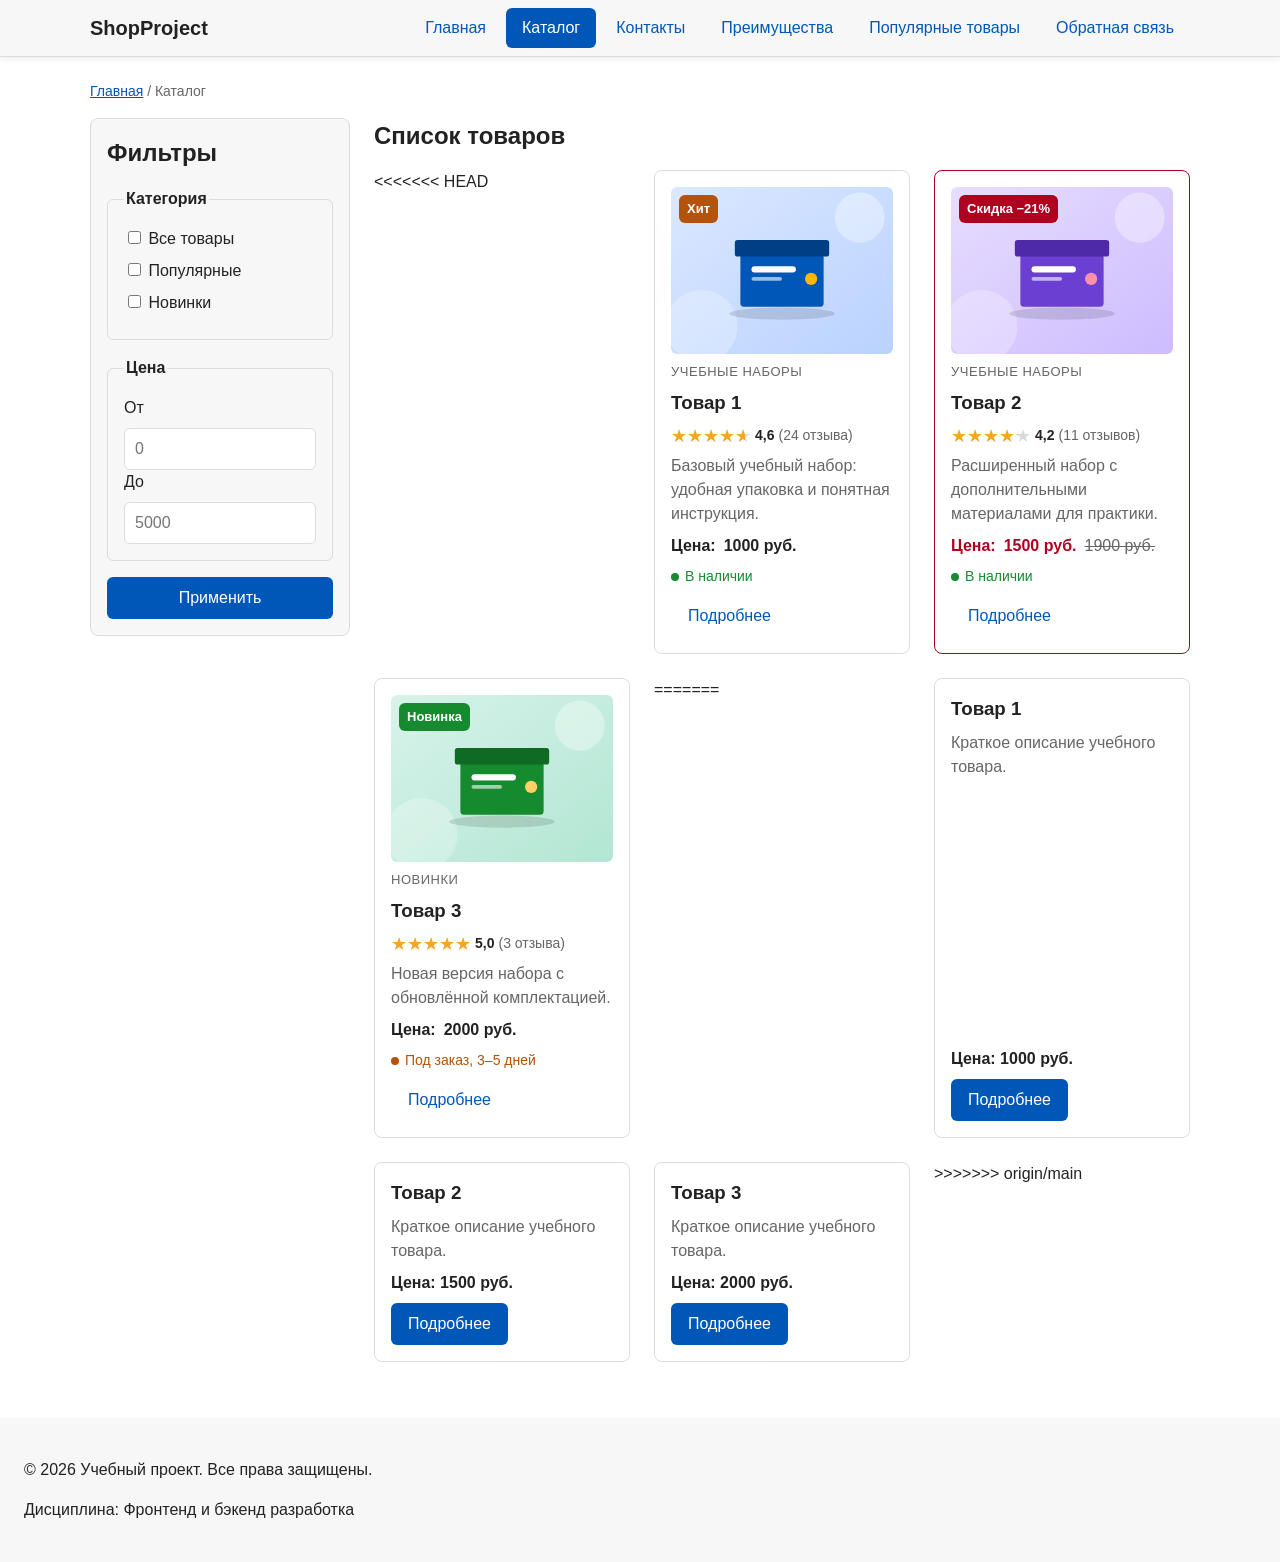
==== commit 21c9e55c: "merge: resolve conflicts with main" ====
--- a/catalog.html
+++ b/catalog.html
@@ -13,71 +13,84 @@
   <meta property="og:image" content="https://dimon-bubon.github.io/kr1-html-css-shop/images/preview.jpg">
 </head>
 <body>
-  <header>
-    <div class="site-header">
-      <a class="site-logo" href="index.html">ShopProject</a>
+  <header class="site-header">
+    <div class="site-header__inner">
+      <a class="site-header__logo" href="index.html">ShopProject</a>
 
       <nav class="site-nav" aria-label="Основная навигация">
         <ul class="site-nav__list">
-          <li><a href="index.html">Главная</a></li>
-          <li><a href="catalog.html">Каталог</a></li>
-          <li><a href="contacts.html">Контакты</a></li>
-          <li><a href="index.html#advantages">Преимущества</a></li>
-          <li><a href="index.html#popular">Популярные товары</a></li>
-          <li><a href="index.html#contacts">Обратная связь</a></li>
+          <li class="site-nav__item">
+            <a class="site-nav__link" href="index.html">Главная</a>
+          </li>
+          <li class="site-nav__item">
+            <a class="site-nav__link site-nav__link--active" href="catalog.html">Каталог</a>
+          </li>
+          <li class="site-nav__item">
+            <a class="site-nav__link" href="contacts.html">Контакты</a>
+          </li>
+          <li class="site-nav__item">
+            <a class="site-nav__link" href="index.html#advantages">Преимущества</a>
+          </li>
+          <li class="site-nav__item">
+            <a class="site-nav__link" href="index.html#popular">Популярные товары</a>
+          </li>
+          <li class="site-nav__item">
+            <a class="site-nav__link" href="index.html#contacts">Обратная связь</a>
+          </li>
         </ul>
       </nav>
     </div>
   </header>
 
-  <main>
+  <main class="site-main">
     <nav class="breadcrumbs" aria-label="Хлебные крошки">
-      <a href="index.html">Главная</a>
-      <span>Каталог</span>
+      <a class="breadcrumbs__link" href="index.html">Главная</a>
+      <span class="breadcrumbs__current">Каталог</span>
     </nav>
 
     <div class="catalog-layout">
-    <aside class="catalog-filters">
-        <h2>Фильтры</h2>
-
-        <form class="filters-form" action="#" method="get">
-        <fieldset>
-            <legend>Категория</legend>
-
-            <label>
-            <input type="checkbox" name="category" value="all">
-            Все товары
+      <aside class="catalog-filters catalog-layout__filters">
+        <h2 class="catalog-filters__title">Фильтры</h2>
+
+        <form class="catalog-filters__form" action="#" method="get">
+          <fieldset class="catalog-filters__group">
+            <legend class="catalog-filters__legend">Категория</legend>
+
+            <label class="catalog-filters__label">
+              <input type="checkbox" name="category" value="all">
+              Все товары
             </label>
 
-            <label>
-            <input type="checkbox" name="category" value="popular">
-            Популярные
+            <label class="catalog-filters__label">
+              <input type="checkbox" name="category" value="popular">
+              Популярные
             </label>
 
-            <label>
-            <input type="checkbox" name="category" value="new">
-            Новинки
+            <label class="catalog-filters__label">
+              <input type="checkbox" name="category" value="new">
+              Новинки
             </label>
-        </fieldset>
-
-        <fieldset>
-            <legend>Цена</legend>
-
-            <label for="price-from">От</label>
-            <input id="price-from" name="price-from" type="number" min="0" placeholder="0">
-
-            <label for="price-to">До</label>
-            <input id="price-to" name="price-to" type="number" min="0" placeholder="5000">
-        </fieldset>
-
-        <button class="button" type="submit">Применить</button>
+          </fieldset>
+
+          <fieldset class="catalog-filters__group">
+            <legend class="catalog-filters__legend">Цена</legend>
+
+            <label class="catalog-filters__label" for="price-from">От</label>
+            <input class="catalog-filters__input" id="price-from" name="price-from" type="number" min="0" placeholder="0">
+
+            <label class="catalog-filters__label" for="price-to">До</label>
+            <input class="catalog-filters__input" id="price-to" name="price-to" type="number" min="0" placeholder="5000">
+          </fieldset>
+
+          <button class="button button--primary" type="submit">Применить</button>
         </form>
-    </aside>
-
-      <section class="catalog-products">
-        <h1>Список товаров</h1>
+      </aside>
+
+      <section class="catalog-products catalog-layout__products">
+        <h1 class="catalog-products__title">Список товаров</h1>
 
         <div class="products-grid">
+<<<<<<< HEAD
         <article class="product-card">
           <span class="product-card__badge product-card__badge--hit">Хит</span>
 
@@ -162,14 +175,36 @@
             <a class="button" href="product.html">Подробнее</a>
           </div>
         </article>
+=======
+          <article class="product-card">
+            <h3 class="product-card__title">Товар 1</h3>
+            <p class="product-card__description">Краткое описание учебного товара.</p>
+            <p class="product-card__price">Цена: 1000 руб.</p>
+            <a class="button button--primary product-card__button" href="index.html#popular">Подробнее</a>
+          </article>
+
+          <article class="product-card">
+            <h3 class="product-card__title">Товар 2</h3>
+            <p class="product-card__description">Краткое описание учебного товара.</p>
+            <p class="product-card__price">Цена: 1500 руб.</p>
+            <a class="button button--primary product-card__button" href="index.html#popular">Подробнее</a>
+          </article>
+
+          <article class="product-card">
+            <h3 class="product-card__title">Товар 3</h3>
+            <p class="product-card__description">Краткое описание учебного товара.</p>
+            <p class="product-card__price">Цена: 2000 руб.</p>
+            <a class="button button--primary product-card__button" href="index.html#popular">Подробнее</a>
+          </article>
+>>>>>>> origin/main
         </div>
       </section>
     </div>
   </main>
 
-  <footer>
-    <p>&copy; 2026 Учебный проект. Все права защищены.</p>
-    <p>Дисциплина: Фронтенд и бэкенд разработка</p>
+  <footer class="site-footer">
+    <p class="site-footer__text">&copy; 2026 Учебный проект. Все права защищены.</p>
+    <p class="site-footer__text">Дисциплина: Фронтенд и бэкенд разработка</p>
   </footer>
 
   <a class="to-top" href="#top" aria-label="Наверх" title="Наверх">
--- a/css/style.css
+++ b/css/style.css
@@ -1,399 +1,17 @@
-html {
-  scroll-behavior: smooth;
-  /* высота закреплённой шапки: якоря (#popular и т.д.) не прячутся под ней */
-  scroll-padding-top: 80px;
-}
-
-body {
-  margin: 0;
-  font-family: Arial, sans-serif;
-  line-height: 1.5;
-}
-
-/*header,
-main,
-footer {
-  padding: 20px;
-}*/
-
-header {
-  background-color: #f2f2f2;
-}
-
-footer {
-  background-color: #f2f2f2;
-}
-
-section {
-  margin-bottom: 24px;
-}
-
-section h2 {
-  margin-top: 0;
-}
-/* 
-  Универсальное правило для всех элементов.
-  border-box делает расчёт размеров более понятным:
-  width включает content, padding и border.
-*/
-* {
-  box-sizing: border-box;
-}
-
-/*
-  Убираем стандартный внешний отступ браузера у body.
-  Без этого вокруг страницы может появиться белая рамка.
-*/
-/*body {
-  margin: 0;
-  font-family: Arial, sans-serif;
-  line-height: 1.5;
-  color: #222222;
-  background-color: #ffffff;
-} */
-/*
-  Задаём внутренние отступы для основных областей страницы.
-  Это делает содержимое визуально отделённым от краёв окна браузера.
-*/
-main,
-footer {
-  padding: var(--space-lg);
-}
-
-
-/*
-  Шапка закреплена сверху: position: sticky + top: 0.
-  Шапка должна быть прямым потомком body (без overflow у родителей),
-  z-index держит её поверх карточек и форм при прокрутке.
-*/
-header {
-  position: sticky;
-  top: 0;
-  z-index: 100;
-  padding: var(--space-sm) var(--space-lg);
-  background-color: var(--color-surface);
-  border-bottom: 1px solid var(--color-border);
-  box-shadow: 0 2px 6px rgba(0, 0, 0, 0.08);
-}
-
-/*
-  Оформляем подвал страницы тем же фоном,
-  чтобы визуально отделить его от основного содержимого.
-*/
-footer {
-  background-color: var(--color-surface);
-}
-/*
-  Ограничиваем ширину содержимого шапки,
-  чтобы оно не растягивалось слишком сильно на широких экранах.
-*/
-.site-header {
-  display: flex;
-  flex-wrap: wrap;
-  align-items: center;
-  justify-content: space-between; /* логотип слева, меню справа */
-  gap: var(--space-sm) var(--space-lg);
-  max-width: var(--container-width);
-  margin: 0 auto;
-}
-
-/*
-  Оформляем текстовый логотип.
-*/
-.site-logo {
-  font-size: 20px;
-  font-weight: bold;
-  text-decoration: none;
-  color: #222222;
-}
-
-/*
-  Убираем стандартные отступы и маркеры списка навигации.
-*/
-.site-nav__list {
-  display: flex;
-  flex-wrap: wrap;
-  justify-content: flex-end;
-  align-items: center;
-  gap: var(--space-xs);
-  padding: 0;
-  margin: 0;
-  list-style: none;
-}
-
-
-/*
-  Добавляем расстояние между пунктами меню.
-*/
-.site-nav__list li {
-  margin: 0;
-}
-
-/*
-  Оформляем ссылки меню.
-*/
-.site-nav__list a {
-  display: inline-block;
-  padding: var(--space-sm) var(--space-md);
-  color: var(--color-primary);
-  text-decoration: none;
-  border-radius: var(--radius-sm);
-}
-
-.site-nav__list a:hover {
-  color: var(--color-white);
-  background-color: var(--color-primary);
-}
-
-/*
-  Hero-блок — первый крупный блок страницы.
-  Он визуально отделяется от остальных разделов фоном и отступами.
-*/
-.hero {
-  max-width: 1100px;
-  margin: 0 auto 32px;
-  padding: 32px 20px;
-  background-color: #eef5ff;
-  border-radius: 12px;
-}
-
-/*
-  Общий класс для разделов страницы.
-*/
-.section {
-  max-width: 1100px;
-  margin: 0 auto 32px;
-}
-
-/*
-  Убираем лишний верхний отступ у заголовков разделов.
-*/
-.section h2 {
-  margin-top: 0;
-}
-
-/*
-  Сетка карточек: товары стоят в ряд (3 колонки),
-  карточки в одной строке имеют одинаковую высоту.
-*/
-.products-grid {
-  display: grid;
-  grid-template-columns: repeat(3, 1fr);
-  gap: var(--space-lg);
-}
-
-
-.product-card {
-  display: flex;
-  flex-direction: column;
-  gap: var(--space-sm);
-  padding: var(--space-md);
-  border: 1px solid var(--color-border);
-  border-radius: var(--radius-md);
-  background-color: var(--color-bg);
-}
-
-.product-card .button {
-  margin-top: auto;
-  align-self: flex-start;
-}
-
-
-
-.product-card:hover {
-  border-color: var(--color-primary);
-}
-
-.product-card__img {
-  width: 100%;
-  height: auto;
-  border-radius: var(--radius-sm);
-  margin-bottom: var(--space-sm);
-}
-
-.product-card__title {
-  margin: 0; /* расстояния задаёт gap у карточки */
-}
-
-.product-card__description {
-  margin: 0;
-  color: var(--color-muted);
-  flex-grow: 1; /* растягивается, "выталкивая" цену и кнопку вниз */
-}
-
-.product-card__price {
-  margin: 0;
-  font-weight: bold;
-}
-
-/* ===============================
-   Преимущества (Flex)
-   =============================== */
-.advantages {
-  display: flex;
-  flex-wrap: wrap;
-  gap: var(--space-md);
-}
-
-.advantages__item {
-  flex: 1 1 220px; /* растут поровну, переносятся на новую строку от 220px */
-  padding: var(--space-md);
-  border: 1px solid var(--color-border);
-  border-radius: var(--radius-md);
-  background-color: var(--color-surface);
-}
-
-.advantages__item h3,
-.advantages__item p {
-  margin: 0;
-}
-
-.advantages__item h3 {
-  margin-bottom: var(--space-xs);
-}
-
-/*
-  Пока это обычная ссылка, но визуально она оформляется как кнопка.
-*/
-.button {
-  display: inline-block;
-  padding: var(--space-sm) var(--space-md);
-  color: var(--color-white);
-  background-color: var(--color-primary);
-  text-decoration: none;
-  border: none;
-  border-radius: var(--radius-sm);
-  cursor: pointer;
-}
-
-.button:hover {
-  background-color: var(--color-primary-dark);
-}
-
-.button:focus-visible {
-  outline: 2px solid var(--color-primary);
-  outline-offset: 3px;
-}
-
-.button:disabled {
-  opacity: 0.6;
-  cursor: not-allowed;
-}
-
-
-/*
-  Дополнительный информационный блок.
-*/
-.aside-info {
-  max-width: var(--container-width);
-  margin: 0 auto var(--space-xl);
-  padding: var(--space-md);
-  border-left: 4px solid var(--color-primary);
-  background-color: var(--color-surface);
-}
-
-/*
-  Модальное окно.
-  Элемент dialog сам умеет открываться поверх страницы.
-*/
-.order-dialog {
-  width: min(100% - 32px, 560px);
-  padding: 24px;
-  border: none;
-  border-radius: 12px;
-}
-
-/*
-  Затемнение фона за модальным окном.
-*/
-.order-dialog::backdrop {
-  background-color: rgba(0, 0, 0, 0.5);
-}
-
-/*
-  Поле формы.
-  Каждый блок получает нижний отступ.
-*/
-.form-field {
-  margin-bottom: 16px;
-}
-
-/*
-  Подпись поля.
-*/
-.form-field label {
-  display: block;
-  margin-bottom: 6px;
-}
-
-/*
-  Основные поля формы.
-*/
-.form-field input,
-.form-field select,
-.form-field textarea {
-  width: 100%;
-  padding: 10px 12px;
-  border: 1px solid #cccccc;
-  border-radius: 6px;
-  font: inherit;
-}
-
-/*
-  Checkbox не должен занимать всю ширину.
-*/
-.form-field input[type="checkbox"] {
-  width: auto;
-}
-
-/*
-  Подсказка под полем телефона.
-*/
-.form-field small {
-  display: block;
-  margin-top: 4px;
-  color: #666666;
-}
-
-/*
-  Видимый фокус для клавиатурной навигации.
-*/
-.form-field input:focus-visible,
-.form-field select:focus-visible,
-.form-field textarea:focus-visible,
-.form-actions button:focus-visible {
-  outline: 2px solid #0057b8;
-  outline-offset: 2px;
-}
-
-/*
-  Подсветка ошибочных полей.
-  Атрибут aria-invalid будет добавляться через JavaScript.
-*/
-[aria-invalid="true"] {
-  border-color: #b00020;
-}
-
-/*
-  Кнопки формы.
-*/
-.form-actions {
-  display: flex;
-  gap: 12px;
-  margin-top: 20px;
-}
-
-/*
-  Сообщение об успешной отправке.
-*/
-.success-message {
-  max-width: var(--container-width);
-  margin: var(--space-lg) auto;
-  padding: var(--space-md);
-  border-left: 4px solid var(--color-success);
-  background-color: var(--color-success-bg);
-}
-
+/* =====================================================
+   Учебный интернет-магазин — стили по методологии БЭМ
+
+   Содержание:
+   1. Переменные проекта
+   2. Базовые стили
+   3. Блоки (в порядке появления на странице):
+      site-header, site-nav, site-main, breadcrumbs, hero,
+      section, advantages, products-grid, product-card,
+      catalog-layout, catalog-filters, catalog-products,
+      contact-list, info-box, site-footer, button,
+      order-dialog, order-form, success-message
+   4. Адаптив
+   ===================================================== */
 
 /* ===============================
    1. Переменные проекта
@@ -442,6 +60,12 @@
   box-sizing: border-box;
 }
 
+html {
+  scroll-behavior: smooth;
+  /* высота закреплённой шапки: якоря не прячутся под ней */
+  scroll-padding-top: 80px;
+}
+
 body {
   margin: 0;
   font-family: Arial, sans-serif;
@@ -450,9 +74,6 @@
   background-color: var(--color-bg);
 }
 
-/* ===============================
-   3. Общие элементы интерфейса
-   =============================== */
 a {
   color: var(--color-primary);
 }
@@ -466,9 +87,109 @@
   outline-offset: 3px;
 }
 
+/* Подсветка раздела, на который ведёт якорная ссылка */
+:target {
+  outline: 2px dashed var(--color-primary);
+  outline-offset: 4px;
+}
+
 /* ===============================
-   4. Компоненты страницы
+   3. Блоки
    =============================== */
+
+/* ---- site-header: шапка сайта ----
+   Закреплена сверху (sticky). Должна быть прямым потомком body. */
+.site-header {
+  position: sticky;
+  top: 0;
+  z-index: 100;
+  padding: var(--space-sm) var(--space-lg);
+  background-color: var(--color-surface);
+  border-bottom: 1px solid var(--color-border);
+  box-shadow: 0 2px 6px rgba(0, 0, 0, 0.08);
+}
+
+.site-header__inner {
+  display: flex;
+  flex-wrap: wrap;
+  align-items: center;
+  justify-content: space-between; /* логотип слева, меню справа */
+  gap: var(--space-sm) var(--space-lg);
+  max-width: var(--container-width);
+  margin: 0 auto;
+}
+
+.site-header__logo {
+  font-size: 20px;
+  font-weight: bold;
+  text-decoration: none;
+  color: var(--color-text);
+}
+
+/* ---- site-nav: основная навигация ---- */
+.site-nav__list {
+  display: flex;
+  flex-wrap: wrap;
+  justify-content: flex-end;
+  align-items: center;
+  gap: var(--space-xs);
+  padding: 0;
+  margin: 0;
+  list-style: none;
+}
+
+.site-nav__item {
+  margin: 0;
+}
+
+.site-nav__link {
+  display: inline-block;
+  padding: var(--space-sm) var(--space-md);
+  color: var(--color-primary);
+  text-decoration: none;
+  border-radius: var(--radius-sm);
+}
+
+.site-nav__link:hover {
+  color: var(--color-white);
+  background-color: var(--color-primary);
+}
+
+.site-nav__link:focus-visible {
+  outline: 2px solid var(--color-primary);
+  outline-offset: 3px;
+}
+
+/* модификатор: ссылка текущей страницы */
+.site-nav__link--active {
+  color: var(--color-white);
+  background-color: var(--color-primary);
+}
+
+/* ---- site-main: основное содержимое страницы ---- */
+.site-main {
+  padding: var(--space-lg);
+}
+
+/* ---- breadcrumbs: хлебные крошки ---- */
+.breadcrumbs {
+  max-width: var(--container-width);
+  margin: 0 auto var(--space-md);
+  font-size: 14px;
+  color: var(--color-muted);
+}
+
+.breadcrumbs__link {
+  color: var(--color-primary);
+}
+
+/* текущая страница — не ссылка; разделитель рисуем псевдоэлементом */
+.breadcrumbs__current::before {
+  content: " / ";
+  color: var(--color-muted);
+}
+
+/* ---- hero: первый экран главной страницы ---- */
 .hero {
   max-width: var(--container-width);
   margin: 0 auto var(--space-xl);
@@ -477,18 +198,239 @@
   border-radius: var(--radius-lg);
 }
 
+/* ---- section: универсальный раздел страницы ---- */
 .section {
   max-width: var(--container-width);
   margin: 0 auto var(--space-xl);
 }
 
-.section h2 {
+.section__title {
   margin-top: 0;
 }
 
-/* ===============================
-   5. Форма и модальное окно
-   =============================== */
+/* ---- advantages: блок преимуществ (Flex) ---- */
+.advantages {
+  display: flex;
+  flex-wrap: wrap;
+  gap: var(--space-md);
+}
+
+.advantages__item {
+  flex: 1 1 220px; /* растут поровну, переносятся на новую строку от 220px */
+  padding: var(--space-md);
+  border: 1px solid var(--color-border);
+  border-radius: var(--radius-md);
+  background-color: var(--color-surface);
+}
+
+.advantages__title {
+  margin: 0 0 var(--space-xs);
+}
+
+.advantages__text {
+  margin: 0;
+}
+
+/* ---- products-grid: сетка товаров (Grid) ----
+   Отвечает только за расположение карточек. */
+.products-grid {
+  display: grid;
+  grid-template-columns: repeat(3, 1fr);
+  gap: var(--space-lg);
+}
+
+/* ---- product-card: карточка товара ---- */
+.product-card {
+  display: flex;
+  flex-direction: column;
+  gap: var(--space-sm);
+  padding: var(--space-md);
+  border: 1px solid var(--color-border);
+  border-radius: var(--radius-md);
+  background-color: var(--color-bg);
+}
+
+.product-card:hover {
+  border-color: var(--color-primary);
+}
+
+/* модификаторы: варианты карточки */
+.product-card--featured {
+  border-color: var(--color-primary);
+}
+
+.product-card--discount {
+  border-color: var(--color-danger);
+}
+
+.product-card--discount .product-card__price {
+  color: var(--color-danger);
+}
+
+.product-card__img {
+  width: 100%;
+  height: auto;
+  border-radius: var(--radius-sm);
+}
+
+.product-card__title {
+  margin: 0; /* расстояния задаёт gap у карточки */
+}
+
+.product-card__description {
+  margin: 0;
+  color: var(--color-muted);
+  flex-grow: 1; /* выталкивает цену и кнопку вниз */
+}
+
+.product-card__price {
+  margin: 0;
+  font-weight: bold;
+}
+
+.product-card__button {
+  margin-top: auto;
+  align-self: flex-start;
+}
+
+/* ---- catalog-layout: макет страницы каталога (Grid) ----
+   Элементы расставляют дочерние блоки по областям сетки. */
+.catalog-layout {
+  max-width: var(--container-width);
+  margin: 0 auto var(--space-xl);
+  display: grid;
+  grid-template-columns: 260px 1fr;
+  grid-template-areas: "filters products";
+  align-items: start; /* панель фильтров не растягивается на всю высоту */
+  gap: var(--space-lg);
+}
+
+.catalog-layout__filters {
+  grid-area: filters;
+}
+
+.catalog-layout__products {
+  grid-area: products;
+  min-width: 0; /* иначе длинное содержимое распирает колонку 1fr */
+}
+
+/* ---- catalog-filters: фильтры каталога ---- */
+.catalog-filters {
+  padding: var(--space-md);
+  border: 1px solid var(--color-border);
+  border-radius: var(--radius-md);
+  background-color: var(--color-surface);
+}
+
+.catalog-filters__title {
+  margin: 0 0 var(--space-md);
+}
+
+.catalog-filters__form {
+  display: grid;
+  gap: var(--space-md);
+}
+
+.catalog-filters__group {
+  min-width: 0;
+  margin: 0;
+  padding: var(--space-md);
+  border: 1px solid var(--color-border);
+  border-radius: var(--radius-sm);
+}
+
+.catalog-filters__legend {
+  font-weight: 700;
+}
+
+.catalog-filters__label {
+  display: block;
+  margin-bottom: var(--space-sm);
+}
+
+.catalog-filters__input {
+  width: 100%;
+  padding: 8px 10px;
+  border: 1px solid var(--color-border);
+  border-radius: var(--radius-sm);
+  font: inherit;
+}
+
+/* ---- catalog-products: список товаров в каталоге ---- */
+.catalog-products__title {
+  margin: 0 0 var(--space-md);
+}
+
+/* ---- contact-list: список контактов ---- */
+.contact-list__item {
+  margin-bottom: var(--space-xs);
+}
+
+/* ---- info-box: информационная врезка ---- */
+.info-box {
+  max-width: var(--container-width);
+  margin: 0 auto var(--space-xl);
+  padding: var(--space-md);
+  border-left: 4px solid var(--color-primary);
+  background-color: var(--color-surface);
+}
+
+/* ---- site-footer: подвал сайта ---- */
+.site-footer {
+  padding: var(--space-lg);
+  background-color: var(--color-surface);
+}
+
+/* ---- button: кнопка (и кнопка-ссылка) ---- */
+.button {
+  display: inline-block;
+  padding: var(--space-sm) var(--space-md);
+  border: 1px solid transparent;
+  border-radius: var(--radius-sm);
+  font: inherit;
+  text-decoration: none;
+  cursor: pointer;
+}
+
+.button:focus-visible {
+  outline: 2px solid var(--color-primary);
+  outline-offset: 3px;
+}
+
+/* модификатор: основная кнопка */
+.button--primary {
+  color: var(--color-white);
+  background-color: var(--color-primary);
+  border-color: var(--color-primary);
+}
+
+.button--primary:hover {
+  color: var(--color-white); /* перебивает a:hover у кнопок-ссылок */
+  background-color: var(--color-primary-dark);
+  border-color: var(--color-primary-dark);
+}
+
+/* модификатор: второстепенная кнопка */
+.button--secondary {
+  color: var(--color-primary);
+  background-color: transparent;
+  border-color: var(--color-primary);
+}
+
+.button--secondary:hover {
+  color: var(--color-white);
+  background-color: var(--color-primary);
+}
+
+/* модификатор: визуально отключённая кнопка */
+.button:disabled,
+.button--disabled {
+  opacity: 0.6;
+  cursor: not-allowed;
+}
+
+/* ---- order-dialog: модальное окно заявки ----
+   Элемент dialog сам открывается поверх страницы. */
 .order-dialog {
   width: min(100% - 32px, 560px);
   padding: 0; /* отступ задаёт .order-dialog__inner: так клик по затемнению отличается от клика по окну */
@@ -502,18 +444,23 @@
   background-color: rgba(0, 0, 0, 0.5);
 }
 
-.form-field {
+.order-dialog__title {
+  margin-top: 0;
+}
+
+/* ---- order-form: форма заявки ---- */
+.order-form__field {
   margin-bottom: var(--space-md);
 }
 
-.form-field label {
+.order-form__label {
   display: block;
   margin-bottom: var(--space-xs);
 }
 
-.form-field input,
-.form-field select,
-.form-field textarea {
+.order-form__input,
+.order-form__select,
+.order-form__textarea {
   width: 100%;
   padding: 10px 12px;
   border: 1px solid var(--color-border);
@@ -521,130 +468,73 @@
   font: inherit;
 }
 
-.form-field input[type="checkbox"] {
+.order-form__input:hover,
+.order-form__select:hover,
+.order-form__textarea:hover {
+  border-color: var(--color-primary);
+}
+
+.order-form__input:focus-visible,
+.order-form__select:focus-visible,
+.order-form__textarea:focus-visible,
+.order-form__checkbox:focus-visible {
+  outline: 2px solid var(--color-primary);
+  outline-offset: 3px;
+}
+
+/* состояние ошибки: атрибут aria-invalid выставляет js/main.js */
+.order-form__input[aria-invalid="true"],
+.order-form__select[aria-invalid="true"],
+.order-form__textarea[aria-invalid="true"] {
+  border-color: var(--color-danger);
+}
+
+.order-form__checkbox {
   width: auto;
 }
 
-.form-field small {
+.order-form__hint {
   display: block;
   margin-top: var(--space-xs);
   color: var(--color-muted);
 }
 
-.form-field input:hover,
-.form-field select:hover,
-.form-field textarea:hover {
-  border-color: var(--color-primary);
-}
-
-.form-field input:focus-visible,
-.form-field select:focus-visible,
-.form-field textarea:focus-visible,
-.form-actions button:focus-visible {
-  outline: 2px solid var(--color-primary);
-  outline-offset: 3px;
-}
-
-[aria-invalid="true"] {
-  border-color: var(--color-danger);
-}
-
-.breadcrumbs {
+.order-form__actions {
+  display: flex;
+  gap: var(--space-md);
+  margin-top: var(--space-lg);
+}
+
+/* ---- success-message: сообщение об успешной отправке ---- */
+.success-message {
   max-width: var(--container-width);
-  margin: 0 auto var(--space-md);
-  font-size: 14px;
-  color: var(--color-muted);
-}
-
-.breadcrumbs a {
-  color: var(--color-primary);
-}
-
-.breadcrumbs span::before {
-  content: " / ";
-  color: var(--color-muted);
-}
-
-:target {
-  outline: 2px dashed var(--color-primary);
-  outline-offset: 4px;
-}
-
-.catalog-layout {
-  max-width: var(--container-width);
-  margin: 0 auto var(--space-xl);
-  display: grid;
-  grid-template-columns: 260px 1fr;
-  grid-template-areas: "filters products";
-  align-items: start; /* панель фильтров не растягивается на всю высоту */
-  gap: var(--space-lg);
-}
-
-.catalog-filters {
-  grid-area: filters;
+  margin: var(--space-lg) auto;
   padding: var(--space-md);
-  border: 1px solid var(--color-border);
-  border-radius: var(--radius-md);
-  background-color: var(--color-surface);
-}
-
-.catalog-filters h2 {
-  margin: 0 0 var(--space-md);
-}
-
-.catalog-products {
-  grid-area: products;
-  min-width: 0; /* иначе длинное содержимое распирает колонку 1fr */
-}
-
-.catalog-products h1 {
-  margin: 0 0 var(--space-md);
-}
-
-.filters-form {
-  display: grid;
-  gap: var(--space-md);
-}
-
-.filters-form fieldset {
-  min-width: 0;
-  margin: 0;
-  padding: var(--space-md);
-  border: 1px solid var(--color-border);
-  border-radius: var(--radius-sm);
-}
-
-.filters-form legend {
-  font-weight: 700;
-}
-
-.filters-form label {
-  display: block;
-  margin-bottom: var(--space-sm);
-}
-
-.filters-form input[type="number"] {
-  width: 100%;
-  padding: 8px 10px;
-  border: 1px solid var(--color-border);
-  border-radius: var(--radius-sm);
-  font: inherit;
+  border-left: 4px solid var(--color-success);
+  background-color: var(--color-success-bg);
 }
 
 /* ===============================
-   Адаптив
+   4. Адаптив
    =============================== */
+/* на средних экранах — 2 карточки в ряд */
+@media (max-width: 900px) {
+  .products-grid {
+    grid-template-columns: repeat(2, 1fr);
+  }
+}
+
 @media (max-width: 768px) {
   html {
     scroll-padding-top: 110px;
   }
 
-  header {
+  .site-header {
     padding: var(--space-sm) var(--space-md);
   }
 
   /* логотип над меню, меню прокручивается по горизонтали */
-  .site-header {
+  .site-header__inner {
     flex-direction: column;
     align-items: flex-start;
     gap: var(--space-xs);
@@ -670,18 +560,13 @@
   }
 }
 
-/* на средних экранах — 2 карточки в ряд, на телефонах — одна */
-@media (max-width: 900px) {
-  .products-grid {
-    grid-template-columns: repeat(2, 1fr);
-  }
-}
-
+/* на телефонах — одна карточка в ряд */
 @media (max-width: 560px) {
   .products-grid {
     grid-template-columns: 1fr;
   }
 }
+<<<<<<< HEAD
 
 /* ===============================
    6. Утилиты
@@ -1671,4 +1556,6 @@
   .form-actions .button {
     flex: 1 1 100%;
   }
-}+}
+=======
+>>>>>>> origin/main
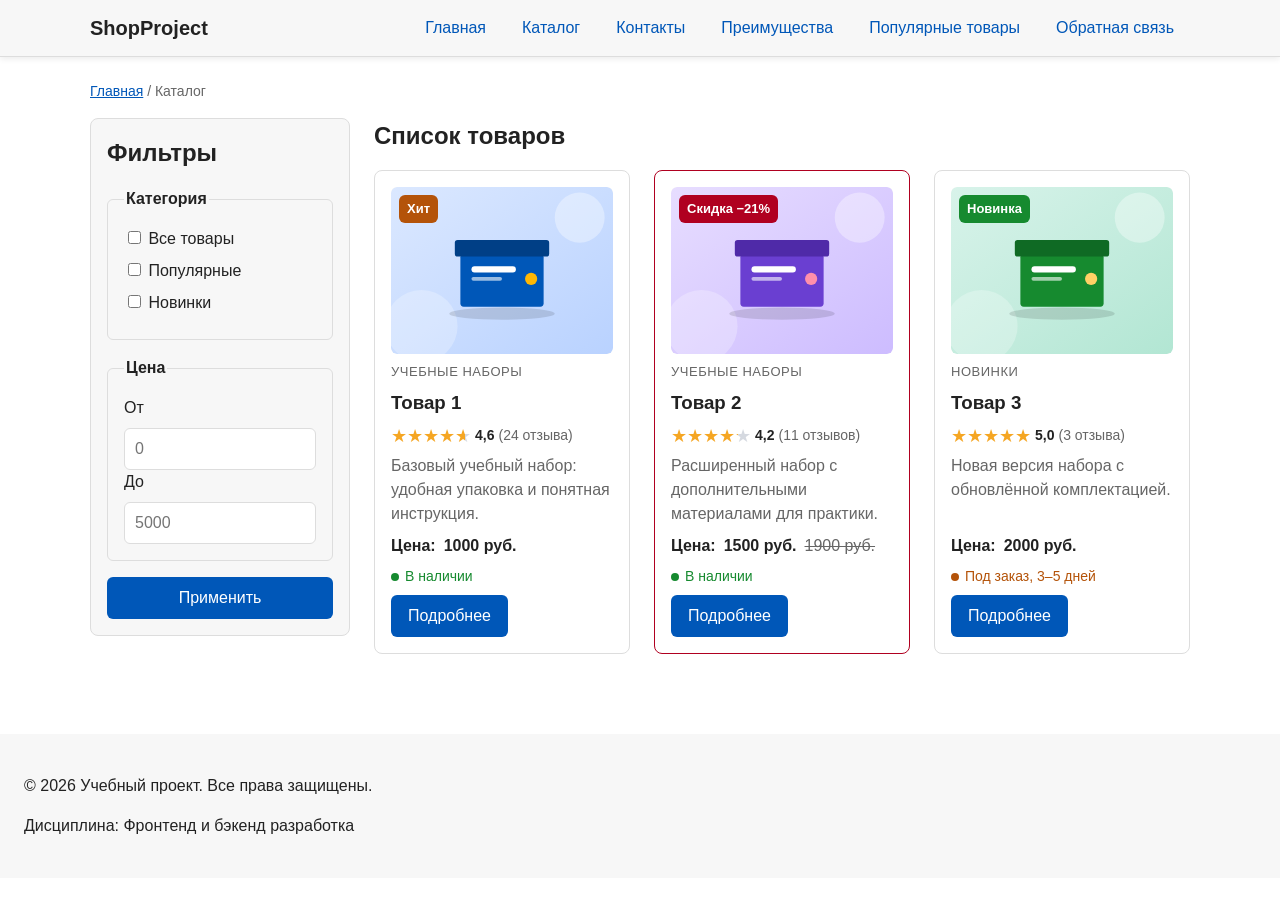
==== commit c7522ddc: "Done" ====
--- a/catalog.html
+++ b/catalog.html
@@ -13,84 +13,71 @@
   <meta property="og:image" content="https://dimon-bubon.github.io/kr1-html-css-shop/images/preview.jpg">
 </head>
 <body>
-  <header class="site-header">
-    <div class="site-header__inner">
-      <a class="site-header__logo" href="index.html">ShopProject</a>
+  <header>
+    <div class="site-header">
+      <a class="site-logo" href="index.html">ShopProject</a>
 
       <nav class="site-nav" aria-label="Основная навигация">
         <ul class="site-nav__list">
-          <li class="site-nav__item">
-            <a class="site-nav__link" href="index.html">Главная</a>
-          </li>
-          <li class="site-nav__item">
-            <a class="site-nav__link site-nav__link--active" href="catalog.html">Каталог</a>
-          </li>
-          <li class="site-nav__item">
-            <a class="site-nav__link" href="contacts.html">Контакты</a>
-          </li>
-          <li class="site-nav__item">
-            <a class="site-nav__link" href="index.html#advantages">Преимущества</a>
-          </li>
-          <li class="site-nav__item">
-            <a class="site-nav__link" href="index.html#popular">Популярные товары</a>
-          </li>
-          <li class="site-nav__item">
-            <a class="site-nav__link" href="index.html#contacts">Обратная связь</a>
-          </li>
+          <li><a href="index.html">Главная</a></li>
+          <li><a href="catalog.html">Каталог</a></li>
+          <li><a href="contacts.html">Контакты</a></li>
+          <li><a href="index.html#advantages">Преимущества</a></li>
+          <li><a href="index.html#popular">Популярные товары</a></li>
+          <li><a href="index.html#contacts">Обратная связь</a></li>
         </ul>
       </nav>
     </div>
   </header>
 
-  <main class="site-main">
+  <main>
     <nav class="breadcrumbs" aria-label="Хлебные крошки">
-      <a class="breadcrumbs__link" href="index.html">Главная</a>
-      <span class="breadcrumbs__current">Каталог</span>
+      <a href="index.html">Главная</a>
+      <span>Каталог</span>
     </nav>
 
     <div class="catalog-layout">
-      <aside class="catalog-filters catalog-layout__filters">
-        <h2 class="catalog-filters__title">Фильтры</h2>
+    <aside class="catalog-filters">
+        <h2>Фильтры</h2>
 
-        <form class="catalog-filters__form" action="#" method="get">
-          <fieldset class="catalog-filters__group">
-            <legend class="catalog-filters__legend">Категория</legend>
+        <form class="filters-form" action="#" method="get">
+        <fieldset>
+            <legend>Категория</legend>
 
-            <label class="catalog-filters__label">
-              <input type="checkbox" name="category" value="all">
-              Все товары
+            <label>
+            <input type="checkbox" name="category" value="all">
+            Все товары
             </label>
 
-            <label class="catalog-filters__label">
-              <input type="checkbox" name="category" value="popular">
-              Популярные
+            <label>
+            <input type="checkbox" name="category" value="popular">
+            Популярные
             </label>
 
-            <label class="catalog-filters__label">
-              <input type="checkbox" name="category" value="new">
-              Новинки
+            <label>
+            <input type="checkbox" name="category" value="new">
+            Новинки
             </label>
-          </fieldset>
+        </fieldset>
 
-          <fieldset class="catalog-filters__group">
-            <legend class="catalog-filters__legend">Цена</legend>
+        <fieldset>
+            <legend>Цена</legend>
 
-            <label class="catalog-filters__label" for="price-from">От</label>
-            <input class="catalog-filters__input" id="price-from" name="price-from" type="number" min="0" placeholder="0">
+            <label for="price-from">От</label>
+            <input id="price-from" name="price-from" type="number" min="0" placeholder="0">
 
-            <label class="catalog-filters__label" for="price-to">До</label>
-            <input class="catalog-filters__input" id="price-to" name="price-to" type="number" min="0" placeholder="5000">
-          </fieldset>
+            <label for="price-to">До</label>
+            <input id="price-to" name="price-to" type="number" min="0" placeholder="5000">
+        </fieldset>
 
-          <button class="button button--primary" type="submit">Применить</button>
+        <button class="button" type="submit">Применить</button>
         </form>
-      </aside>
+    </aside>
 
-      <section class="catalog-products catalog-layout__products">
-        <h1 class="catalog-products__title">Список товаров</h1>
+      <section class="catalog-products">
+        <h1>Список товаров</h1>
 
         <div class="products-grid">
-<<<<<<< HEAD
         <article class="product-card">
           <span class="product-card__badge product-card__badge--hit">Хит</span>
 
@@ -175,36 +162,14 @@
             <a class="button" href="product.html">Подробнее</a>
           </div>
         </article>
-=======
-          <article class="product-card">
-            <h3 class="product-card__title">Товар 1</h3>
-            <p class="product-card__description">Краткое описание учебного товара.</p>
-            <p class="product-card__price">Цена: 1000 руб.</p>
-            <a class="button button--primary product-card__button" href="index.html#popular">Подробнее</a>
-          </article>
-
-          <article class="product-card">
-            <h3 class="product-card__title">Товар 2</h3>
-            <p class="product-card__description">Краткое описание учебного товара.</p>
-            <p class="product-card__price">Цена: 1500 руб.</p>
-            <a class="button button--primary product-card__button" href="index.html#popular">Подробнее</a>
-          </article>
-
-          <article class="product-card">
-            <h3 class="product-card__title">Товар 3</h3>
-            <p class="product-card__description">Краткое описание учебного товара.</p>
-            <p class="product-card__price">Цена: 2000 руб.</p>
-            <a class="button button--primary product-card__button" href="index.html#popular">Подробнее</a>
-          </article>
->>>>>>> origin/main
         </div>
       </section>
     </div>
   </main>
 
-  <footer class="site-footer">
-    <p class="site-footer__text">&copy; 2026 Учебный проект. Все права защищены.</p>
-    <p class="site-footer__text">Дисциплина: Фронтенд и бэкенд разработка</p>
+  <footer>
+    <p>&copy; 2026 Учебный проект. Все права защищены.</p>
+    <p>Дисциплина: Фронтенд и бэкенд разработка</p>
   </footer>
 
   <a class="to-top" href="#top" aria-label="Наверх" title="Наверх">
@@ -213,4 +178,4 @@
     </svg>
   </a>
 </body>
-</html>
+</html>
--- a/css/style.css
+++ b/css/style.css
@@ -1,17 +1,399 @@
-/* =====================================================
-   Учебный интернет-магазин — стили по методологии БЭМ
-
-   Содержание:
-   1. Переменные проекта
-   2. Базовые стили
-   3. Блоки (в порядке появления на странице):
-      site-header, site-nav, site-main, breadcrumbs, hero,
-      section, advantages, products-grid, product-card,
-      catalog-layout, catalog-filters, catalog-products,
-      contact-list, info-box, site-footer, button,
-      order-dialog, order-form, success-message
-   4. Адаптив
-   ===================================================== */
+html {
+  scroll-behavior: smooth;
+  /* высота закреплённой шапки: якоря (#popular и т.д.) не прячутся под ней */
+  scroll-padding-top: 80px;
+}
+
+body {
+  margin: 0;
+  font-family: Arial, sans-serif;
+  line-height: 1.5;
+}
+
+/*header,
+main,
+footer {
+  padding: 20px;
+}*/
+
+header {
+  background-color: #f2f2f2;
+}
+
+footer {
+  background-color: #f2f2f2;
+}
+
+section {
+  margin-bottom: 24px;
+}
+
+section h2 {
+  margin-top: 0;
+}
+/* 
+  Универсальное правило для всех элементов.
+  border-box делает расчёт размеров более понятным:
+  width включает content, padding и border.
+*/
+* {
+  box-sizing: border-box;
+}
+
+/*
+  Убираем стандартный внешний отступ браузера у body.
+  Без этого вокруг страницы может появиться белая рамка.
+*/
+/*body {
+  margin: 0;
+  font-family: Arial, sans-serif;
+  line-height: 1.5;
+  color: #222222;
+  background-color: #ffffff;
+} */
+/*
+  Задаём внутренние отступы для основных областей страницы.
+  Это делает содержимое визуально отделённым от краёв окна браузера.
+*/
+main,
+footer {
+  padding: var(--space-lg);
+}
+
+
+/*
+  Шапка закреплена сверху: position: sticky + top: 0.
+  Шапка должна быть прямым потомком body (без overflow у родителей),
+  z-index держит её поверх карточек и форм при прокрутке.
+*/
+header {
+  position: sticky;
+  top: 0;
+  z-index: 100;
+  padding: var(--space-sm) var(--space-lg);
+  background-color: var(--color-surface);
+  border-bottom: 1px solid var(--color-border);
+  box-shadow: 0 2px 6px rgba(0, 0, 0, 0.08);
+}
+
+/*
+  Оформляем подвал страницы тем же фоном,
+  чтобы визуально отделить его от основного содержимого.
+*/
+footer {
+  background-color: var(--color-surface);
+}
+/*
+  Ограничиваем ширину содержимого шапки,
+  чтобы оно не растягивалось слишком сильно на широких экранах.
+*/
+.site-header {
+  display: flex;
+  flex-wrap: wrap;
+  align-items: center;
+  justify-content: space-between; /* логотип слева, меню справа */
+  gap: var(--space-sm) var(--space-lg);
+  max-width: var(--container-width);
+  margin: 0 auto;
+}
+
+/*
+  Оформляем текстовый логотип.
+*/
+.site-logo {
+  font-size: 20px;
+  font-weight: bold;
+  text-decoration: none;
+  color: #222222;
+}
+
+/*
+  Убираем стандартные отступы и маркеры списка навигации.
+*/
+.site-nav__list {
+  display: flex;
+  flex-wrap: wrap;
+  justify-content: flex-end;
+  align-items: center;
+  gap: var(--space-xs);
+  padding: 0;
+  margin: 0;
+  list-style: none;
+}
+
+
+/*
+  Добавляем расстояние между пунктами меню.
+*/
+.site-nav__list li {
+  margin: 0;
+}
+
+/*
+  Оформляем ссылки меню.
+*/
+.site-nav__list a {
+  display: inline-block;
+  padding: var(--space-sm) var(--space-md);
+  color: var(--color-primary);
+  text-decoration: none;
+  border-radius: var(--radius-sm);
+}
+
+.site-nav__list a:hover {
+  color: var(--color-white);
+  background-color: var(--color-primary);
+}
+
+/*
+  Hero-блок — первый крупный блок страницы.
+  Он визуально отделяется от остальных разделов фоном и отступами.
+*/
+.hero {
+  max-width: 1100px;
+  margin: 0 auto 32px;
+  padding: 32px 20px;
+  background-color: #eef5ff;
+  border-radius: 12px;
+}
+
+/*
+  Общий класс для разделов страницы.
+*/
+.section {
+  max-width: 1100px;
+  margin: 0 auto 32px;
+}
+
+/*
+  Убираем лишний верхний отступ у заголовков разделов.
+*/
+.section h2 {
+  margin-top: 0;
+}
+
+/*
+  Сетка карточек: товары стоят в ряд (3 колонки),
+  карточки в одной строке имеют одинаковую высоту.
+*/
+.products-grid {
+  display: grid;
+  grid-template-columns: repeat(3, 1fr);
+  gap: var(--space-lg);
+}
+
+
+.product-card {
+  display: flex;
+  flex-direction: column;
+  gap: var(--space-sm);
+  padding: var(--space-md);
+  border: 1px solid var(--color-border);
+  border-radius: var(--radius-md);
+  background-color: var(--color-bg);
+}
+
+.product-card .button {
+  margin-top: auto;
+  align-self: flex-start;
+}
+
+
+
+.product-card:hover {
+  border-color: var(--color-primary);
+}
+
+.product-card__img {
+  width: 100%;
+  height: auto;
+  border-radius: var(--radius-sm);
+  margin-bottom: var(--space-sm);
+}
+
+.product-card__title {
+  margin: 0; /* расстояния задаёт gap у карточки */
+}
+
+.product-card__description {
+  margin: 0;
+  color: var(--color-muted);
+  flex-grow: 1; /* растягивается, "выталкивая" цену и кнопку вниз */
+}
+
+.product-card__price {
+  margin: 0;
+  font-weight: bold;
+}
+
+/* ===============================
+   Преимущества (Flex)
+   =============================== */
+.advantages {
+  display: flex;
+  flex-wrap: wrap;
+  gap: var(--space-md);
+}
+
+.advantages__item {
+  flex: 1 1 220px; /* растут поровну, переносятся на новую строку от 220px */
+  padding: var(--space-md);
+  border: 1px solid var(--color-border);
+  border-radius: var(--radius-md);
+  background-color: var(--color-surface);
+}
+
+.advantages__item h3,
+.advantages__item p {
+  margin: 0;
+}
+
+.advantages__item h3 {
+  margin-bottom: var(--space-xs);
+}
+
+/*
+  Пока это обычная ссылка, но визуально она оформляется как кнопка.
+*/
+.button {
+  display: inline-block;
+  padding: var(--space-sm) var(--space-md);
+  color: var(--color-white);
+  background-color: var(--color-primary);
+  text-decoration: none;
+  border: none;
+  border-radius: var(--radius-sm);
+  cursor: pointer;
+}
+
+.button:hover {
+  background-color: var(--color-primary-dark);
+}
+
+.button:focus-visible {
+  outline: 2px solid var(--color-primary);
+  outline-offset: 3px;
+}
+
+.button:disabled {
+  opacity: 0.6;
+  cursor: not-allowed;
+}
+
+
+/*
+  Дополнительный информационный блок.
+*/
+.aside-info {
+  max-width: var(--container-width);
+  margin: 0 auto var(--space-xl);
+  padding: var(--space-md);
+  border-left: 4px solid var(--color-primary);
+  background-color: var(--color-surface);
+}
+
+/*
+  Модальное окно.
+  Элемент dialog сам умеет открываться поверх страницы.
+*/
+.order-dialog {
+  width: min(100% - 32px, 560px);
+  padding: 24px;
+  border: none;
+  border-radius: 12px;
+}
+
+/*
+  Затемнение фона за модальным окном.
+*/
+.order-dialog::backdrop {
+  background-color: rgba(0, 0, 0, 0.5);
+}
+
+/*
+  Поле формы.
+  Каждый блок получает нижний отступ.
+*/
+.form-field {
+  margin-bottom: 16px;
+}
+
+/*
+  Подпись поля.
+*/
+.form-field label {
+  display: block;
+  margin-bottom: 6px;
+}
+
+/*
+  Основные поля формы.
+*/
+.form-field input,
+.form-field select,
+.form-field textarea {
+  width: 100%;
+  padding: 10px 12px;
+  border: 1px solid #cccccc;
+  border-radius: 6px;
+  font: inherit;
+}
+
+/*
+  Checkbox не должен занимать всю ширину.
+*/
+.form-field input[type="checkbox"] {
+  width: auto;
+}
+
+/*
+  Подсказка под полем телефона.
+*/
+.form-field small {
+  display: block;
+  margin-top: 4px;
+  color: #666666;
+}
+
+/*
+  Видимый фокус для клавиатурной навигации.
+*/
+.form-field input:focus-visible,
+.form-field select:focus-visible,
+.form-field textarea:focus-visible,
+.form-actions button:focus-visible {
+  outline: 2px solid #0057b8;
+  outline-offset: 2px;
+}
+
+/*
+  Подсветка ошибочных полей.
+  Атрибут aria-invalid будет добавляться через JavaScript.
+*/
+[aria-invalid="true"] {
+  border-color: #b00020;
+}
+
+/*
+  Кнопки формы.
+*/
+.form-actions {
+  display: flex;
+  gap: 12px;
+  margin-top: 20px;
+}
+
+/*
+  Сообщение об успешной отправке.
+*/
+.success-message {
+  max-width: var(--container-width);
+  margin: var(--space-lg) auto;
+  padding: var(--space-md);
+  border-left: 4px solid var(--color-success);
+  background-color: var(--color-success-bg);
+}
+
 
 /* ===============================
    1. Переменные проекта
@@ -60,12 +442,6 @@
   box-sizing: border-box;
 }
 
-html {
-  scroll-behavior: smooth;
-  /* высота закреплённой шапки: якоря не прячутся под ней */
-  scroll-padding-top: 80px;
-}
-
 body {
   margin: 0;
   font-family: Arial, sans-serif;
@@ -74,6 +450,9 @@
   background-color: var(--color-bg);
 }
 
+/* ===============================
+   3. Общие элементы интерфейса
+   =============================== */
 a {
   color: var(--color-primary);
 }
@@ -87,109 +466,9 @@
   outline-offset: 3px;
 }
 
-/* Подсветка раздела, на который ведёт якорная ссылка */
-:target {
-  outline: 2px dashed var(--color-primary);
-  outline-offset: 4px;
-}
-
 /* ===============================
-   3. Блоки
+   4. Компоненты страницы
    =============================== */
-
-/* ---- site-header: шапка сайта ----
-   Закреплена сверху (sticky). Должна быть прямым потомком body. */
-.site-header {
-  position: sticky;
-  top: 0;
-  z-index: 100;
-  padding: var(--space-sm) var(--space-lg);
-  background-color: var(--color-surface);
-  border-bottom: 1px solid var(--color-border);
-  box-shadow: 0 2px 6px rgba(0, 0, 0, 0.08);
-}
-
-.site-header__inner {
-  display: flex;
-  flex-wrap: wrap;
-  align-items: center;
-  justify-content: space-between; /* логотип слева, меню справа */
-  gap: var(--space-sm) var(--space-lg);
-  max-width: var(--container-width);
-  margin: 0 auto;
-}
-
-.site-header__logo {
-  font-size: 20px;
-  font-weight: bold;
-  text-decoration: none;
-  color: var(--color-text);
-}
-
-/* ---- site-nav: основная навигация ---- */
-.site-nav__list {
-  display: flex;
-  flex-wrap: wrap;
-  justify-content: flex-end;
-  align-items: center;
-  gap: var(--space-xs);
-  padding: 0;
-  margin: 0;
-  list-style: none;
-}
-
-.site-nav__item {
-  margin: 0;
-}
-
-.site-nav__link {
-  display: inline-block;
-  padding: var(--space-sm) var(--space-md);
-  color: var(--color-primary);
-  text-decoration: none;
-  border-radius: var(--radius-sm);
-}
-
-.site-nav__link:hover {
-  color: var(--color-white);
-  background-color: var(--color-primary);
-}
-
-.site-nav__link:focus-visible {
-  outline: 2px solid var(--color-primary);
-  outline-offset: 3px;
-}
-
-/* модификатор: ссылка текущей страницы */
-.site-nav__link--active {
-  color: var(--color-white);
-  background-color: var(--color-primary);
-}
-
-/* ---- site-main: основное содержимое страницы ---- */
-.site-main {
-  padding: var(--space-lg);
-}
-
-/* ---- breadcrumbs: хлебные крошки ---- */
-.breadcrumbs {
-  max-width: var(--container-width);
-  margin: 0 auto var(--space-md);
-  font-size: 14px;
-  color: var(--color-muted);
-}
-
-.breadcrumbs__link {
-  color: var(--color-primary);
-}
-
-/* текущая страница — не ссылка; разделитель рисуем псевдоэлементом */
-.breadcrumbs__current::before {
-  content: " / ";
-  color: var(--color-muted);
-}
-
-/* ---- hero: первый экран главной страницы ---- */
 .hero {
   max-width: var(--container-width);
   margin: 0 auto var(--space-xl);
@@ -198,239 +477,18 @@
   border-radius: var(--radius-lg);
 }
 
-/* ---- section: универсальный раздел страницы ---- */
 .section {
   max-width: var(--container-width);
   margin: 0 auto var(--space-xl);
 }
 
-.section__title {
+.section h2 {
   margin-top: 0;
 }
 
-/* ---- advantages: блок преимуществ (Flex) ---- */
-.advantages {
-  display: flex;
-  flex-wrap: wrap;
-  gap: var(--space-md);
-}
-
-.advantages__item {
-  flex: 1 1 220px; /* растут поровну, переносятся на новую строку от 220px */
-  padding: var(--space-md);
-  border: 1px solid var(--color-border);
-  border-radius: var(--radius-md);
-  background-color: var(--color-surface);
-}
-
-.advantages__title {
-  margin: 0 0 var(--space-xs);
-}
-
-.advantages__text {
-  margin: 0;
-}
-
-/* ---- products-grid: сетка товаров (Grid) ----
-   Отвечает только за расположение карточек. */
-.products-grid {
-  display: grid;
-  grid-template-columns: repeat(3, 1fr);
-  gap: var(--space-lg);
-}
-
-/* ---- product-card: карточка товара ---- */
-.product-card {
-  display: flex;
-  flex-direction: column;
-  gap: var(--space-sm);
-  padding: var(--space-md);
-  border: 1px solid var(--color-border);
-  border-radius: var(--radius-md);
-  background-color: var(--color-bg);
-}
-
-.product-card:hover {
-  border-color: var(--color-primary);
-}
-
-/* модификаторы: варианты карточки */
-.product-card--featured {
-  border-color: var(--color-primary);
-}
-
-.product-card--discount {
-  border-color: var(--color-danger);
-}
-
-.product-card--discount .product-card__price {
-  color: var(--color-danger);
-}
-
-.product-card__img {
-  width: 100%;
-  height: auto;
-  border-radius: var(--radius-sm);
-}
-
-.product-card__title {
-  margin: 0; /* расстояния задаёт gap у карточки */
-}
-
-.product-card__description {
-  margin: 0;
-  color: var(--color-muted);
-  flex-grow: 1; /* выталкивает цену и кнопку вниз */
-}
-
-.product-card__price {
-  margin: 0;
-  font-weight: bold;
-}
-
-.product-card__button {
-  margin-top: auto;
-  align-self: flex-start;
-}
-
-/* ---- catalog-layout: макет страницы каталога (Grid) ----
-   Элементы расставляют дочерние блоки по областям сетки. */
-.catalog-layout {
-  max-width: var(--container-width);
-  margin: 0 auto var(--space-xl);
-  display: grid;
-  grid-template-columns: 260px 1fr;
-  grid-template-areas: "filters products";
-  align-items: start; /* панель фильтров не растягивается на всю высоту */
-  gap: var(--space-lg);
-}
-
-.catalog-layout__filters {
-  grid-area: filters;
-}
-
-.catalog-layout__products {
-  grid-area: products;
-  min-width: 0; /* иначе длинное содержимое распирает колонку 1fr */
-}
-
-/* ---- catalog-filters: фильтры каталога ---- */
-.catalog-filters {
-  padding: var(--space-md);
-  border: 1px solid var(--color-border);
-  border-radius: var(--radius-md);
-  background-color: var(--color-surface);
-}
-
-.catalog-filters__title {
-  margin: 0 0 var(--space-md);
-}
-
-.catalog-filters__form {
-  display: grid;
-  gap: var(--space-md);
-}
-
-.catalog-filters__group {
-  min-width: 0;
-  margin: 0;
-  padding: var(--space-md);
-  border: 1px solid var(--color-border);
-  border-radius: var(--radius-sm);
-}
-
-.catalog-filters__legend {
-  font-weight: 700;
-}
-
-.catalog-filters__label {
-  display: block;
-  margin-bottom: var(--space-sm);
-}
-
-.catalog-filters__input {
-  width: 100%;
-  padding: 8px 10px;
-  border: 1px solid var(--color-border);
-  border-radius: var(--radius-sm);
-  font: inherit;
-}
-
-/* ---- catalog-products: список товаров в каталоге ---- */
-.catalog-products__title {
-  margin: 0 0 var(--space-md);
-}
-
-/* ---- contact-list: список контактов ---- */
-.contact-list__item {
-  margin-bottom: var(--space-xs);
-}
-
-/* ---- info-box: информационная врезка ---- */
-.info-box {
-  max-width: var(--container-width);
-  margin: 0 auto var(--space-xl);
-  padding: var(--space-md);
-  border-left: 4px solid var(--color-primary);
-  background-color: var(--color-surface);
-}
-
-/* ---- site-footer: подвал сайта ---- */
-.site-footer {
-  padding: var(--space-lg);
-  background-color: var(--color-surface);
-}
-
-/* ---- button: кнопка (и кнопка-ссылка) ---- */
-.button {
-  display: inline-block;
-  padding: var(--space-sm) var(--space-md);
-  border: 1px solid transparent;
-  border-radius: var(--radius-sm);
-  font: inherit;
-  text-decoration: none;
-  cursor: pointer;
-}
-
-.button:focus-visible {
-  outline: 2px solid var(--color-primary);
-  outline-offset: 3px;
-}
-
-/* модификатор: основная кнопка */
-.button--primary {
-  color: var(--color-white);
-  background-color: var(--color-primary);
-  border-color: var(--color-primary);
-}
-
-.button--primary:hover {
-  color: var(--color-white); /* перебивает a:hover у кнопок-ссылок */
-  background-color: var(--color-primary-dark);
-  border-color: var(--color-primary-dark);
-}
-
-/* модификатор: второстепенная кнопка */
-.button--secondary {
-  color: var(--color-primary);
-  background-color: transparent;
-  border-color: var(--color-primary);
-}
-
-.button--secondary:hover {
-  color: var(--color-white);
-  background-color: var(--color-primary);
-}
-
-/* модификатор: визуально отключённая кнопка */
-.button:disabled,
-.button--disabled {
-  opacity: 0.6;
-  cursor: not-allowed;
-}
-
-/* ---- order-dialog: модальное окно заявки ----
-   Элемент dialog сам открывается поверх страницы. */
+/* ===============================
+   5. Форма и модальное окно
+   =============================== */
 .order-dialog {
   width: min(100% - 32px, 560px);
   padding: 0; /* отступ задаёт .order-dialog__inner: так клик по затемнению отличается от клика по окну */
@@ -444,23 +502,18 @@
   background-color: rgba(0, 0, 0, 0.5);
 }
 
-.order-dialog__title {
-  margin-top: 0;
-}
-
-/* ---- order-form: форма заявки ---- */
-.order-form__field {
+.form-field {
   margin-bottom: var(--space-md);
 }
 
-.order-form__label {
+.form-field label {
   display: block;
   margin-bottom: var(--space-xs);
 }
 
-.order-form__input,
-.order-form__select,
-.order-form__textarea {
+.form-field input,
+.form-field select,
+.form-field textarea {
   width: 100%;
   padding: 10px 12px;
   border: 1px solid var(--color-border);
@@ -468,73 +521,130 @@
   font: inherit;
 }
 
-.order-form__input:hover,
-.order-form__select:hover,
-.order-form__textarea:hover {
-  border-color: var(--color-primary);
-}
-
-.order-form__input:focus-visible,
-.order-form__select:focus-visible,
-.order-form__textarea:focus-visible,
-.order-form__checkbox:focus-visible {
-  outline: 2px solid var(--color-primary);
-  outline-offset: 3px;
-}
-
-/* состояние ошибки: атрибут aria-invalid выставляет js/main.js */
-.order-form__input[aria-invalid="true"],
-.order-form__select[aria-invalid="true"],
-.order-form__textarea[aria-invalid="true"] {
-  border-color: var(--color-danger);
-}
-
-.order-form__checkbox {
+.form-field input[type="checkbox"] {
   width: auto;
 }
 
-.order-form__hint {
+.form-field small {
   display: block;
   margin-top: var(--space-xs);
   color: var(--color-muted);
 }
 
-.order-form__actions {
-  display: flex;
+.form-field input:hover,
+.form-field select:hover,
+.form-field textarea:hover {
+  border-color: var(--color-primary);
+}
+
+.form-field input:focus-visible,
+.form-field select:focus-visible,
+.form-field textarea:focus-visible,
+.form-actions button:focus-visible {
+  outline: 2px solid var(--color-primary);
+  outline-offset: 3px;
+}
+
+[aria-invalid="true"] {
+  border-color: var(--color-danger);
+}
+
+.breadcrumbs {
+  max-width: var(--container-width);
+  margin: 0 auto var(--space-md);
+  font-size: 14px;
+  color: var(--color-muted);
+}
+
+.breadcrumbs a {
+  color: var(--color-primary);
+}
+
+.breadcrumbs span::before {
+  content: " / ";
+  color: var(--color-muted);
+}
+
+:target {
+  outline: 2px dashed var(--color-primary);
+  outline-offset: 4px;
+}
+
+.catalog-layout {
+  max-width: var(--container-width);
+  margin: 0 auto var(--space-xl);
+  display: grid;
+  grid-template-columns: 260px 1fr;
+  grid-template-areas: "filters products";
+  align-items: start; /* панель фильтров не растягивается на всю высоту */
+  gap: var(--space-lg);
+}
+
+.catalog-filters {
+  grid-area: filters;
+  padding: var(--space-md);
+  border: 1px solid var(--color-border);
+  border-radius: var(--radius-md);
+  background-color: var(--color-surface);
+}
+
+.catalog-filters h2 {
+  margin: 0 0 var(--space-md);
+}
+
+.catalog-products {
+  grid-area: products;
+  min-width: 0; /* иначе длинное содержимое распирает колонку 1fr */
+}
+
+.catalog-products h1 {
+  margin: 0 0 var(--space-md);
+}
+
+.filters-form {
+  display: grid;
   gap: var(--space-md);
-  margin-top: var(--space-lg);
-}
-
-/* ---- success-message: сообщение об успешной отправке ---- */
-.success-message {
-  max-width: var(--container-width);
-  margin: var(--space-lg) auto;
+}
+
+.filters-form fieldset {
+  min-width: 0;
+  margin: 0;
   padding: var(--space-md);
-  border-left: 4px solid var(--color-success);
-  background-color: var(--color-success-bg);
+  border: 1px solid var(--color-border);
+  border-radius: var(--radius-sm);
+}
+
+.filters-form legend {
+  font-weight: 700;
+}
+
+.filters-form label {
+  display: block;
+  margin-bottom: var(--space-sm);
+}
+
+.filters-form input[type="number"] {
+  width: 100%;
+  padding: 8px 10px;
+  border: 1px solid var(--color-border);
+  border-radius: var(--radius-sm);
+  font: inherit;
 }
 
 /* ===============================
-   4. Адаптив
+   Адаптив
    =============================== */
-/* на средних экранах — 2 карточки в ряд */
-@media (max-width: 900px) {
-  .products-grid {
-    grid-template-columns: repeat(2, 1fr);
-  }
-}
-
 @media (max-width: 768px) {
   html {
     scroll-padding-top: 110px;
   }
 
+  header {
+    padding: var(--space-sm) var(--space-md);
+  }
+
+  /* логотип над меню, меню прокручивается по горизонтали */
   .site-header {
-    padding: var(--space-sm) var(--space-md);
-  }
-
-  /* логотип над меню, меню прокручивается по горизонтали */
-  .site-header__inner {
     flex-direction: column;
     align-items: flex-start;
     gap: var(--space-xs);
@@ -560,13 +670,18 @@
   }
 }
 
-/* на телефонах — одна карточка в ряд */
+/* на средних экранах — 2 карточки в ряд, на телефонах — одна */
+@media (max-width: 900px) {
+  .products-grid {
+    grid-template-columns: repeat(2, 1fr);
+  }
+}
+
 @media (max-width: 560px) {
   .products-grid {
     grid-template-columns: 1fr;
   }
 }
-<<<<<<< HEAD
 
 /* ===============================
    6. Утилиты
@@ -883,6 +998,7 @@
   height: 100%;
   object-fit: cover;
 }
+
 .gallery__thumb:hover {
   border-color: var(--color-primary);
 }
@@ -1556,6 +1672,4 @@
   .form-actions .button {
     flex: 1 1 100%;
   }
-}
-=======
->>>>>>> origin/main
+}
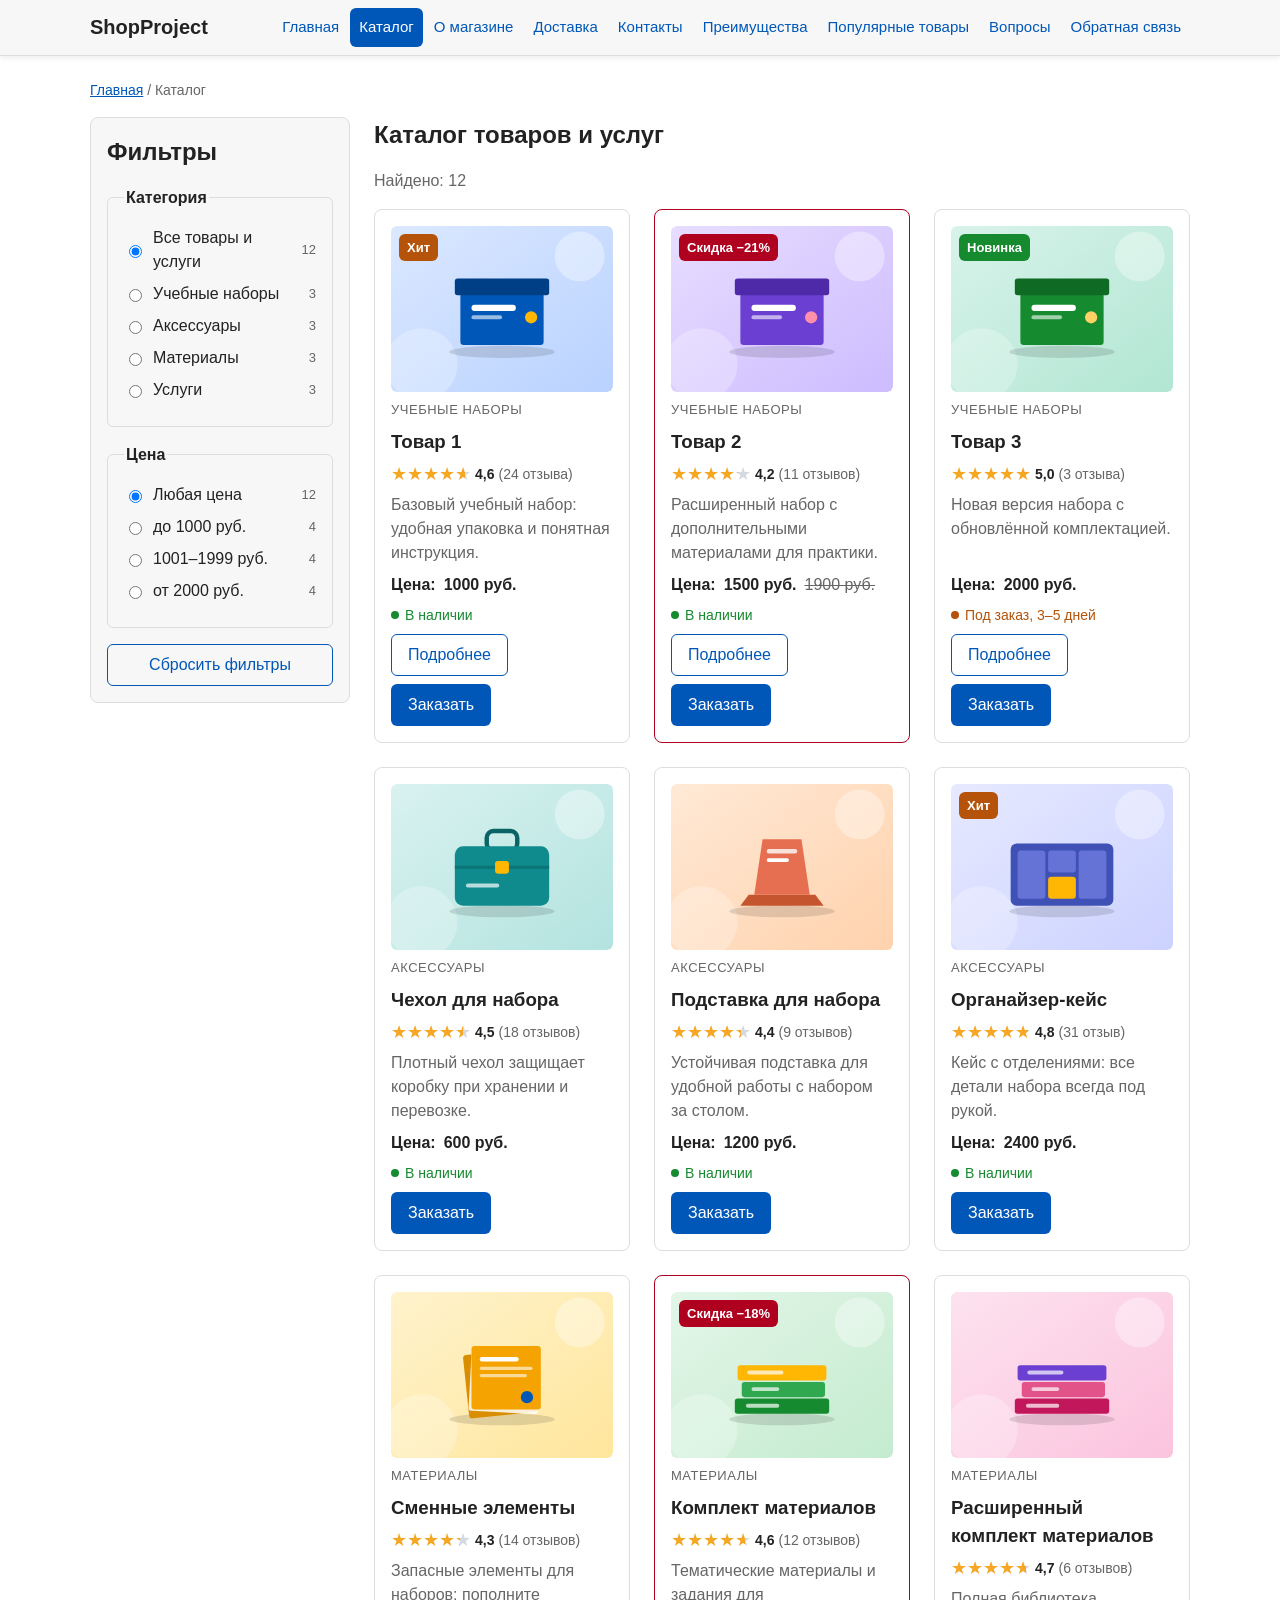
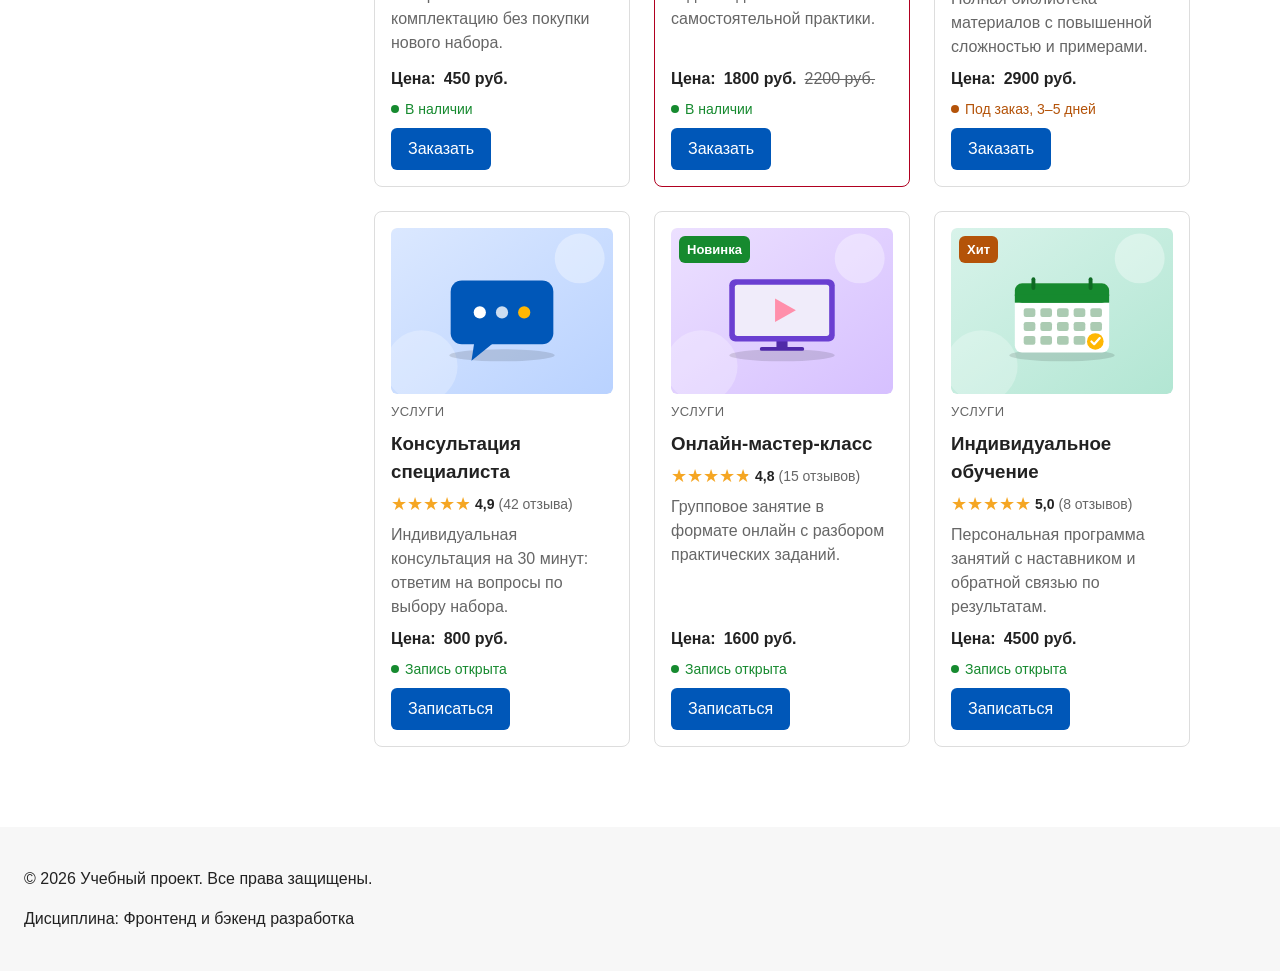
==== commit b56a2e25: "done" ====
--- a/catalog.html
+++ b/catalog.html
@@ -3,12 +3,12 @@
 <head>
   <meta charset="UTF-8">
   <meta name="viewport" content="width=device-width, initial-scale=1.0">
-  <meta name="description" content="Каталог товаров учебного интернет-магазина.">
-  <title>Каталог товаров — Учебный интернет-магазин</title>
+  <meta name="description" content="Каталог товаров и услуг учебного интернет-магазина: наборы, аксессуары, материалы и онлайн-услуги с фильтрами по категории и цене.">
+  <title>Каталог товаров и услуг — Учебный интернет-магазин</title>
   <link rel="stylesheet" href="css/style.css">
   <script src="js/main.js" defer></script>
   <meta property="og:type" content="website">
-  <meta property="og:title" content="Учебный интернет-магазин">
+  <meta property="og:title" content="Каталог товаров и услуг — Учебный интернет-магазин">
   <meta property="og:description" content="Учебный frontend-проект интернет-магазина.">
   <meta property="og:image" content="https://dimon-bubon.github.io/kr1-html-css-shop/images/preview.jpg">
 </head>
@@ -20,10 +20,13 @@
       <nav class="site-nav" aria-label="Основная навигация">
         <ul class="site-nav__list">
           <li><a href="index.html">Главная</a></li>
-          <li><a href="catalog.html">Каталог</a></li>
+          <li><a href="catalog.html" aria-current="page">Каталог</a></li>
+          <li><a href="about.html">О магазине</a></li>
+          <li><a href="delivery.html">Доставка</a></li>
           <li><a href="contacts.html">Контакты</a></li>
           <li><a href="index.html#advantages">Преимущества</a></li>
           <li><a href="index.html#popular">Популярные товары</a></li>
+          <li><a href="index.html#faq">Вопросы</a></li>
           <li><a href="index.html#contacts">Обратная связь</a></li>
         </ul>
       </nav>
@@ -33,52 +36,78 @@
   <main>
     <nav class="breadcrumbs" aria-label="Хлебные крошки">
       <a href="index.html">Главная</a>
-      <span>Каталог</span>
+      <span aria-current="page">Каталог</span>
     </nav>
 
     <div class="catalog-layout">
-    <aside class="catalog-filters">
+      <aside class="catalog-filters">
         <h2>Фильтры</h2>
 
         <form class="filters-form" action="#" method="get">
-        <fieldset>
+          <fieldset>
             <legend>Категория</legend>
 
-            <label>
-            <input type="checkbox" name="category" value="all">
-            Все товары
-            </label>
-
-            <label>
-            <input type="checkbox" name="category" value="popular">
-            Популярные
-            </label>
-
-            <label>
-            <input type="checkbox" name="category" value="new">
-            Новинки
-            </label>
-        </fieldset>
-
-        <fieldset>
+          <label class="filters-form__option">
+            <input type="radio" name="category" id="cat-all" value="all" checked>
+            Все товары и услуги
+            <span class="filters-form__count">12</span>
+          </label>
+          <label class="filters-form__option">
+            <input type="radio" name="category" id="cat-sets" value="sets">
+            Учебные наборы
+            <span class="filters-form__count">3</span>
+          </label>
+          <label class="filters-form__option">
+            <input type="radio" name="category" id="cat-accessories" value="accessories">
+            Аксессуары
+            <span class="filters-form__count">3</span>
+          </label>
+          <label class="filters-form__option">
+            <input type="radio" name="category" id="cat-materials" value="materials">
+            Материалы
+            <span class="filters-form__count">3</span>
+          </label>
+          <label class="filters-form__option">
+            <input type="radio" name="category" id="cat-services" value="services">
+            Услуги
+            <span class="filters-form__count">3</span>
+          </label>
+          </fieldset>
+
+          <fieldset>
             <legend>Цена</legend>
 
-            <label for="price-from">От</label>
-            <input id="price-from" name="price-from" type="number" min="0" placeholder="0">
-
-            <label for="price-to">До</label>
-            <input id="price-to" name="price-to" type="number" min="0" placeholder="5000">
-        </fieldset>
-
-        <button class="button" type="submit">Применить</button>
+          <label class="filters-form__option">
+            <input type="radio" name="price" id="price-all" value="all" checked>
+            Любая цена
+            <span class="filters-form__count">12</span>
+          </label>
+          <label class="filters-form__option">
+            <input type="radio" name="price" id="price-low" value="low">
+            до 1000 руб.
+            <span class="filters-form__count">4</span>
+          </label>
+          <label class="filters-form__option">
+            <input type="radio" name="price" id="price-mid" value="mid">
+            1001–1999 руб.
+            <span class="filters-form__count">4</span>
+          </label>
+          <label class="filters-form__option">
+            <input type="radio" name="price" id="price-high" value="high">
+            от 2000 руб.
+            <span class="filters-form__count">4</span>
+          </label>
+          </fieldset>
+
+          <button class="button button--secondary" type="reset">Сбросить фильтры</button>
         </form>
-    </aside>
+      </aside>
 
       <section class="catalog-products">
-        <h1>Список товаров</h1>
+        <h1>Каталог товаров и услуг</h1>
 
         <div class="products-grid">
-        <article class="product-card">
+        <article class="product-card" data-category="sets" data-price-range="low">
           <span class="product-card__badge product-card__badge--hit">Хит</span>
 
           <div class="product-card__media">
@@ -102,11 +131,12 @@
           <p class="stock stock--in">В наличии</p>
 
           <div class="product-card__actions">
-            <a class="button" href="product.html">Подробнее</a>
-          </div>
-        </article>
-
-        <article class="product-card product-card--discount">
+            <a class="button button--secondary" href="product.html">Подробнее</a>
+            <a class="button" href="order.html?product=tovar-1">Заказать</a>
+          </div>
+        </article>
+
+        <article class="product-card product-card--discount" data-category="sets" data-price-range="mid">
           <span class="product-card__badge product-card__badge--sale">Скидка −21%</span>
 
           <div class="product-card__media">
@@ -131,18 +161,19 @@
           <p class="stock stock--in">В наличии</p>
 
           <div class="product-card__actions">
-            <a class="button" href="product.html">Подробнее</a>
-          </div>
-        </article>
-
-        <article class="product-card">
+            <a class="button button--secondary" href="product.html">Подробнее</a>
+            <a class="button" href="order.html?product=tovar-2">Заказать</a>
+          </div>
+        </article>
+
+        <article class="product-card" data-category="sets" data-price-range="high">
           <span class="product-card__badge product-card__badge--new">Новинка</span>
 
           <div class="product-card__media">
             <img class="product-card__img" src="images/product-3.svg" width="800" height="600" loading="lazy" alt="Товар 3: новый набор в зелёной коробке">
           </div>
 
-          <p class="product-card__category">Новинки</p>
+          <p class="product-card__category">Учебные наборы</p>
           <h3 class="product-card__title"><a href="product.html">Товар 3</a></h3>
 
           <p class="product-card__rating">
@@ -159,10 +190,256 @@
           <p class="stock stock--order">Под заказ, 3–5 дней</p>
 
           <div class="product-card__actions">
-            <a class="button" href="product.html">Подробнее</a>
+            <a class="button button--secondary" href="product.html">Подробнее</a>
+            <a class="button" href="order.html?product=tovar-3">Заказать</a>
+          </div>
+        </article>
+
+        <article class="product-card" data-category="accessories" data-price-range="low">
+          <div class="product-card__media">
+            <img class="product-card__img" src="images/product-4.svg" width="800" height="600" loading="lazy" alt="Чехол для набора с ручкой и застёжкой">
+          </div>
+
+          <p class="product-card__category">Аксессуары</p>
+          <h3 class="product-card__title">Чехол для набора</h3>
+
+          <p class="product-card__rating">
+            <span class="rating" style="--rating: 4.5" aria-hidden="true">★★★★★</span>
+            <span class="product-card__rating-value"><span class="visually-hidden">Рейтинг </span>4,5<span class="visually-hidden"> из 5</span></span>
+            <span class="product-card__rating-count">(18 отзывов)</span>
+          </p>
+
+          <p class="product-card__description">Плотный чехол защищает коробку при хранении и перевозке.</p>
+
+          <p class="product-card__price">
+            Цена: <strong>600 руб.</strong>
+          </p>
+          <p class="stock stock--in">В наличии</p>
+
+          <div class="product-card__actions">
+            <a class="button" href="order.html?product=chekhol">Заказать</a>
+          </div>
+        </article>
+
+        <article class="product-card" data-category="accessories" data-price-range="mid">
+          <div class="product-card__media">
+            <img class="product-card__img" src="images/product-5.svg" width="800" height="600" loading="lazy" alt="Оранжевая подставка для набора">
+          </div>
+
+          <p class="product-card__category">Аксессуары</p>
+          <h3 class="product-card__title">Подставка для набора</h3>
+
+          <p class="product-card__rating">
+            <span class="rating" style="--rating: 4.4" aria-hidden="true">★★★★★</span>
+            <span class="product-card__rating-value"><span class="visually-hidden">Рейтинг </span>4,4<span class="visually-hidden"> из 5</span></span>
+            <span class="product-card__rating-count">(9 отзывов)</span>
+          </p>
+
+          <p class="product-card__description">Устойчивая подставка для удобной работы с набором за столом.</p>
+
+          <p class="product-card__price">
+            Цена: <strong>1200 руб.</strong>
+          </p>
+          <p class="stock stock--in">В наличии</p>
+
+          <div class="product-card__actions">
+            <a class="button" href="order.html?product=podstavka">Заказать</a>
+          </div>
+        </article>
+
+        <article class="product-card" data-category="accessories" data-price-range="high">
+          <span class="product-card__badge product-card__badge--hit">Хит</span>
+
+          <div class="product-card__media">
+            <img class="product-card__img" src="images/product-6.svg" width="800" height="600" loading="lazy" alt="Кейс-органайзер с несколькими отделениями">
+          </div>
+
+          <p class="product-card__category">Аксессуары</p>
+          <h3 class="product-card__title">Органайзер-кейс</h3>
+
+          <p class="product-card__rating">
+            <span class="rating" style="--rating: 4.8" aria-hidden="true">★★★★★</span>
+            <span class="product-card__rating-value"><span class="visually-hidden">Рейтинг </span>4,8<span class="visually-hidden"> из 5</span></span>
+            <span class="product-card__rating-count">(31 отзыв)</span>
+          </p>
+
+          <p class="product-card__description">Кейс с отделениями: все детали набора всегда под рукой.</p>
+
+          <p class="product-card__price">
+            Цена: <strong>2400 руб.</strong>
+          </p>
+          <p class="stock stock--in">В наличии</p>
+
+          <div class="product-card__actions">
+            <a class="button" href="order.html?product=organayzer">Заказать</a>
+          </div>
+        </article>
+
+        <article class="product-card" data-category="materials" data-price-range="low">
+          <div class="product-card__media">
+            <img class="product-card__img" src="images/product-7.svg" width="800" height="600" loading="lazy" alt="Стопка листов со сменными элементами">
+          </div>
+
+          <p class="product-card__category">Материалы</p>
+          <h3 class="product-card__title">Сменные элементы</h3>
+
+          <p class="product-card__rating">
+            <span class="rating" style="--rating: 4.3" aria-hidden="true">★★★★★</span>
+            <span class="product-card__rating-value"><span class="visually-hidden">Рейтинг </span>4,3<span class="visually-hidden"> из 5</span></span>
+            <span class="product-card__rating-count">(14 отзывов)</span>
+          </p>
+
+          <p class="product-card__description">Запасные элементы для наборов: пополните комплектацию без покупки нового набора.</p>
+
+          <p class="product-card__price">
+            Цена: <strong>450 руб.</strong>
+          </p>
+          <p class="stock stock--in">В наличии</p>
+
+          <div class="product-card__actions">
+            <a class="button" href="order.html?product=elementy">Заказать</a>
+          </div>
+        </article>
+
+        <article class="product-card product-card--discount" data-category="materials" data-price-range="mid">
+          <span class="product-card__badge product-card__badge--sale">Скидка −18%</span>
+
+          <div class="product-card__media">
+            <img class="product-card__img" src="images/product-8.svg" width="800" height="600" loading="lazy" alt="Стопка зелёных учебных материалов">
+          </div>
+
+          <p class="product-card__category">Материалы</p>
+          <h3 class="product-card__title">Комплект материалов</h3>
+
+          <p class="product-card__rating">
+            <span class="rating" style="--rating: 4.6" aria-hidden="true">★★★★★</span>
+            <span class="product-card__rating-value"><span class="visually-hidden">Рейтинг </span>4,6<span class="visually-hidden"> из 5</span></span>
+            <span class="product-card__rating-count">(12 отзывов)</span>
+          </p>
+
+          <p class="product-card__description">Тематические материалы и задания для самостоятельной практики.</p>
+
+          <p class="product-card__price">
+            Цена: <strong>1800 руб.</strong>
+            <s class="product-card__price-old"><span class="visually-hidden">Старая цена: </span>2200 руб.</s>
+          </p>
+          <p class="stock stock--in">В наличии</p>
+
+          <div class="product-card__actions">
+            <a class="button" href="order.html?product=komplekt">Заказать</a>
+          </div>
+        </article>
+
+        <article class="product-card" data-category="materials" data-price-range="high">
+          <div class="product-card__media">
+            <img class="product-card__img" src="images/product-9.svg" width="800" height="600" loading="lazy" alt="Большая стопка розовых учебных материалов">
+          </div>
+
+          <p class="product-card__category">Материалы</p>
+          <h3 class="product-card__title">Расширенный комплект материалов</h3>
+
+          <p class="product-card__rating">
+            <span class="rating" style="--rating: 4.7" aria-hidden="true">★★★★★</span>
+            <span class="product-card__rating-value"><span class="visually-hidden">Рейтинг </span>4,7<span class="visually-hidden"> из 5</span></span>
+            <span class="product-card__rating-count">(6 отзывов)</span>
+          </p>
+
+          <p class="product-card__description">Полная библиотека материалов с повышенной сложностью и примерами.</p>
+
+          <p class="product-card__price">
+            Цена: <strong>2900 руб.</strong>
+          </p>
+          <p class="stock stock--order">Под заказ, 3–5 дней</p>
+
+          <div class="product-card__actions">
+            <a class="button" href="order.html?product=komplekt-plus">Заказать</a>
+          </div>
+        </article>
+
+        <article class="product-card" data-category="services" data-price-range="low">
+          <div class="product-card__media">
+            <img class="product-card__img" src="images/product-10.svg" width="800" height="600" loading="lazy" alt="Иллюстрация диалога с консультантом">
+          </div>
+
+          <p class="product-card__category">Услуги</p>
+          <h3 class="product-card__title">Консультация специалиста</h3>
+
+          <p class="product-card__rating">
+            <span class="rating" style="--rating: 4.9" aria-hidden="true">★★★★★</span>
+            <span class="product-card__rating-value"><span class="visually-hidden">Рейтинг </span>4,9<span class="visually-hidden"> из 5</span></span>
+            <span class="product-card__rating-count">(42 отзыва)</span>
+          </p>
+
+          <p class="product-card__description">Индивидуальная консультация на 30 минут: ответим на вопросы по выбору набора.</p>
+
+          <p class="product-card__price">
+            Цена: <strong>800 руб.</strong>
+          </p>
+          <p class="stock stock--in">Запись открыта</p>
+
+          <div class="product-card__actions">
+            <a class="button" href="order.html?product=konsultatsiya">Записаться</a>
+          </div>
+        </article>
+
+        <article class="product-card" data-category="services" data-price-range="mid">
+          <span class="product-card__badge product-card__badge--new">Новинка</span>
+
+          <div class="product-card__media">
+            <img class="product-card__img" src="images/product-11.svg" width="800" height="600" loading="lazy" alt="Экран с видеозанятием">
+          </div>
+
+          <p class="product-card__category">Услуги</p>
+          <h3 class="product-card__title">Онлайн-мастер-класс</h3>
+
+          <p class="product-card__rating">
+            <span class="rating" style="--rating: 4.8" aria-hidden="true">★★★★★</span>
+            <span class="product-card__rating-value"><span class="visually-hidden">Рейтинг </span>4,8<span class="visually-hidden"> из 5</span></span>
+            <span class="product-card__rating-count">(15 отзывов)</span>
+          </p>
+
+          <p class="product-card__description">Групповое занятие в формате онлайн с разбором практических заданий.</p>
+
+          <p class="product-card__price">
+            Цена: <strong>1600 руб.</strong>
+          </p>
+          <p class="stock stock--in">Запись открыта</p>
+
+          <div class="product-card__actions">
+            <a class="button" href="order.html?product=master-klass">Записаться</a>
+          </div>
+        </article>
+
+        <article class="product-card" data-category="services" data-price-range="high">
+          <span class="product-card__badge product-card__badge--hit">Хит</span>
+
+          <div class="product-card__media">
+            <img class="product-card__img" src="images/product-12.svg" width="800" height="600" loading="lazy" alt="Календарь занятий с отметкой о записи">
+          </div>
+
+          <p class="product-card__category">Услуги</p>
+          <h3 class="product-card__title">Индивидуальное обучение</h3>
+
+          <p class="product-card__rating">
+            <span class="rating" style="--rating: 5.0" aria-hidden="true">★★★★★</span>
+            <span class="product-card__rating-value"><span class="visually-hidden">Рейтинг </span>5,0<span class="visually-hidden"> из 5</span></span>
+            <span class="product-card__rating-count">(8 отзывов)</span>
+          </p>
+
+          <p class="product-card__description">Персональная программа занятий с наставником и обратной связью по результатам.</p>
+
+          <p class="product-card__price">
+            Цена: <strong>4500 руб.</strong>
+          </p>
+          <p class="stock stock--in">Запись открыта</p>
+
+          <div class="product-card__actions">
+            <a class="button" href="order.html?product=obuchenie">Записаться</a>
           </div>
         </article>
         </div>
+
+        <p class="catalog-products__count"></p>
       </section>
     </div>
   </main>
@@ -177,5 +454,6 @@
       <path d="M12 19V5M5 12l7-7 7 7"/>
     </svg>
   </a>
+
 </body>
-</html>+</html>
--- a/css/style.css
+++ b/css/style.css
@@ -998,7 +998,6 @@
   height: 100%;
   object-fit: cover;
 }
-
 .gallery__thumb:hover {
   border-color: var(--color-primary);
 }
@@ -1141,12 +1140,14 @@
 }
 
 /* Таблица характеристик */
-.product-table {
+.product-table,
+.data-table {
   width: 100%;
   border-collapse: collapse;
 }
 
-.product-table caption {
+.product-table caption,
+.data-table caption {
   padding-bottom: var(--space-sm);
   font-size: 20px;
   font-weight: 700;
@@ -1154,18 +1155,22 @@
 }
 
 .product-table th,
-.product-table td {
+.product-table td,
+.data-table th,
+.data-table td {
   padding: var(--space-sm) var(--space-md);
   text-align: left;
   border-bottom: 1px solid var(--color-border);
 }
 
-.product-table thead th {
+.product-table thead th,
+.data-table thead th {
   color: var(--color-white);
   background-color: var(--color-primary);
 }
 
-.product-table tbody th {
+.product-table tbody th,
+.data-table tbody th {
   width: 40%;
   font-weight: 700;
   background-color: var(--color-surface);
@@ -1672,4 +1677,508 @@
   .form-actions .button {
     flex: 1 1 100%;
   }
+}
+
+
+/* ===============================
+   15. Навигация: текущая страница
+   =============================== */
+/* Пунктов стало больше, поэтому ссылки чуть компактнее — меню остаётся в одну строку */
+.site-nav__list {
+  gap: 2px;
+}
+
+.site-nav__list a {
+  padding: var(--space-sm) 9px;
+  font-size: 15px;
+}
+
+.site-nav__list a[aria-current] {
+  color: var(--color-white);
+  background-color: var(--color-primary);
+}
+
+/* Якоря не прячутся под закреплённой шапкой */
+html {
+  scroll-padding-top: 100px;
+}
+
+@media (max-width: 768px) {
+  html {
+    scroll-padding-top: 110px;
+  }
+}
+
+/* ===============================
+   16. Расширенный каталог
+   =============================== */
+
+/* Фильтры — радиокнопки; сами карточки фильтруются через :has() без JavaScript */
+.filters-form .filters-form__option {
+  display: flex;
+  align-items: center;
+  gap: var(--space-sm);
+  cursor: pointer;
+}
+
+.filters-form__count {
+  margin-left: auto;
+  font-size: 13px;
+  color: var(--color-muted);
+}
+
+.filters-form .button {
+  width: 100%;
+}
+
+/* Фильтр по категории */
+.catalog-layout:has(#cat-sets:checked) .product-card:not([data-category="sets"]),
+.catalog-layout:has(#cat-accessories:checked) .product-card:not([data-category="accessories"]),
+.catalog-layout:has(#cat-materials:checked) .product-card:not([data-category="materials"]),
+.catalog-layout:has(#cat-services:checked) .product-card:not([data-category="services"]),
+/* Фильтр по цене */
+.catalog-layout:has(#price-low:checked) .product-card:not([data-price-range="low"]),
+.catalog-layout:has(#price-mid:checked) .product-card:not([data-price-range="mid"]),
+.catalog-layout:has(#price-high:checked) .product-card:not([data-price-range="high"]) {
+  display: none;
+}
+
+/*
+  Счётчик «Найдено»: CSS-счётчик считает только видимые карточки
+  (элементы с display: none в счёте не участвуют).
+  Элемент со счётом стоит в HTML после сетки, а на экране — над ней (order).
+*/
+.catalog-products {
+  display: flex;
+  flex-direction: column;
+  counter-reset: found;
+}
+
+.catalog-products h1 {
+  order: 0;
+}
+
+.catalog-products__count {
+  order: 1;
+  margin: 0 0 var(--space-md);
+  color: var(--color-muted);
+}
+
+.catalog-products__count::after {
+  content: "Найдено: " counter(found);
+}
+
+.catalog-products .products-grid {
+  order: 2;
+}
+
+.catalog-products .product-card {
+  counter-increment: found;
+}
+
+/* ===============================
+   17. Страница заявки (order.html)
+   =============================== */
+.order-layout {
+  display: grid;
+  grid-template-columns: minmax(0, 1fr) 340px;
+  gap: var(--space-xl);
+  align-items: start;
+  max-width: var(--container-width);
+  margin: 0 auto var(--space-xl);
+}
+
+.order-box {
+  padding: var(--space-lg);
+  border: 1px solid var(--color-border);
+  border-radius: var(--radius-lg);
+}
+
+.order-box h1 {
+  margin: 0 0 var(--space-xs);
+}
+
+.order-box__lead {
+  margin: 0 0 var(--space-lg);
+  color: var(--color-muted);
+}
+
+.form-row {
+  display: grid;
+  grid-template-columns: repeat(2, minmax(0, 1fr));
+  gap: 0 var(--space-md);
+}
+
+.form-row--wide-first {
+  grid-template-columns: minmax(0, 1fr) 140px;
+}
+
+.section__more {
+  margin: var(--space-lg) 0 0;
+}
+
+/* Выбор способа получения */
+.form-field--choice {
+  min-width: 0;
+}
+
+.choice-group {
+  min-width: 0;
+  margin: 0;
+  padding: 0;
+  border: 0;
+}
+
+.choice-group legend {
+  padding: 0;
+  margin-bottom: var(--space-xs);
+}
+
+.choice-group__options {
+  display: flex;
+  flex-wrap: wrap;
+  gap: var(--space-sm);
+}
+
+.form-field--choice .choice {
+  display: flex;
+  align-items: center;
+  gap: var(--space-sm);
+  margin: 0;
+  padding: var(--space-sm) var(--space-md);
+  cursor: pointer;
+  border: 1px solid var(--color-border);
+  border-radius: var(--radius-md);
+}
+
+.form-field--choice .choice__input {
+  width: auto;
+  padding: 0;
+}
+
+.form-field--choice .choice:has(.choice__input:checked) {
+  border-color: var(--color-primary);
+  background-color: var(--color-surface-accent);
+}
+
+.form-field--choice .choice:has(.choice__input:focus-visible) {
+  outline: 2px solid var(--color-primary);
+  outline-offset: 2px;
+}
+
+/* Боковая колонка: сумма и шаги. position: sticky — остаётся на экране при прокрутке */
+.order-aside {
+  position: sticky;
+  top: 96px;
+  display: grid;
+  gap: var(--space-md);
+}
+
+.order-summary {
+  padding: var(--space-md);
+  border-radius: var(--radius-md);
+  background-color: var(--color-surface-accent);
+}
+
+.order-summary h2 {
+  margin: 0 0 var(--space-xs);
+  font-size: 16px;
+}
+
+.order-summary__total {
+  margin: 0;
+  font-size: 28px;
+  font-weight: 700;
+}
+
+.order-summary__note {
+  margin: var(--space-xs) 0 0;
+  font-size: 14px;
+  color: var(--color-muted);
+}
+
+.order-done {
+  display: grid;
+  justify-items: center;
+  gap: var(--space-sm);
+  padding: var(--space-xl) var(--space-md);
+  text-align: center;
+}
+
+.order-done h2,
+.order-done p {
+  margin: 0;
+}
+
+.order-done__actions {
+  display: flex;
+  flex-wrap: wrap;
+  justify-content: center;
+  gap: var(--space-sm);
+  margin-top: var(--space-sm);
+}
+
+/* ===============================
+   18. Шаги (ol со счётчиком)
+   =============================== */
+.steps {
+  display: grid;
+  gap: var(--space-md);
+  margin: 0;
+  padding: 0;
+  list-style: none;
+  counter-reset: step;
+}
+
+.steps__item {
+  position: relative;
+  padding-left: 48px;
+  counter-increment: step;
+}
+
+.steps__item::before {
+  content: counter(step);
+  position: absolute;
+  top: 0;
+  left: 0;
+  display: grid;
+  place-items: center;
+  width: 32px;
+  height: 32px;
+  font-weight: 700;
+  color: var(--color-white);
+  border-radius: 50%;
+  background-color: var(--color-primary);
+}
+
+.steps__title {
+  margin: 0 0 var(--space-xs);
+  font-size: 16px;
+}
+
+.steps__text {
+  margin: 0;
+  color: var(--color-muted);
+}
+
+/* ===============================
+   19. Информационные страницы
+   =============================== */
+.page-lead {
+  max-width: 70ch;
+  margin: 0;
+  font-size: 18px;
+}
+
+.hero h1 {
+  margin-top: 0;
+}
+
+.stats {
+  display: grid;
+  grid-template-columns: repeat(4, minmax(0, 1fr));
+  gap: var(--space-md);
+  margin: 0;
+  padding: 0;
+  list-style: none;
+}
+
+.stats__item {
+  padding: var(--space-md);
+  text-align: center;
+  border: 1px solid var(--color-border);
+  border-radius: var(--radius-md);
+  background-color: var(--color-surface);
+}
+
+.stats__value {
+  display: block;
+  font-size: 32px;
+  font-weight: 700;
+  line-height: 1.2;
+  color: var(--color-primary);
+}
+
+.stats__label {
+  font-size: 14px;
+  color: var(--color-muted);
+}
+
+.cta-box__actions {
+  display: flex;
+  flex-wrap: wrap;
+  gap: var(--space-sm);
+  margin-top: var(--space-md);
+}
+
+/* Таблица может прокручиваться по горизонтали на узких экранах */
+.table-scroll {
+  overflow-x: auto;
+}
+
+.table-scroll .data-table {
+  min-width: 560px;
+}
+
+/* ===============================
+   20. Блок «Частые вопросы» (FAQ)
+   =============================== */
+.faq__layout {
+  display: grid;
+  grid-template-columns: minmax(0, 1fr) minmax(0, 2fr);
+  gap: var(--space-xl);
+  align-items: start;
+}
+
+.faq__intro h2 {
+  margin-bottom: var(--space-sm);
+}
+
+.faq__intro p {
+  margin: 0 0 var(--space-md);
+  color: var(--color-muted);
+}
+
+.faq__list {
+  display: grid;
+  gap: var(--space-sm);
+}
+
+.faq__item {
+  border: 1px solid var(--color-border);
+  border-radius: var(--radius-md);
+  background-color: var(--color-bg);
+}
+
+.faq__item[open] {
+  border-color: var(--color-primary);
+}
+
+.faq__question {
+  display: flex;
+  align-items: center;
+  justify-content: space-between;
+  gap: var(--space-md);
+  padding: var(--space-md);
+  font-weight: 700;
+  cursor: pointer;
+  list-style: none;
+}
+
+.faq__question::-webkit-details-marker {
+  display: none;
+}
+
+.faq__question::after {
+  content: "+";
+  flex: none;
+  font-size: 24px;
+  line-height: 1;
+  color: var(--color-primary);
+}
+
+.faq__item[open] .faq__question::after {
+  content: "\2212";
+}
+
+.faq__question:hover {
+  color: var(--color-primary);
+}
+
+.faq__question:focus-visible {
+  outline: 2px solid var(--color-primary);
+  outline-offset: -2px;
+  border-radius: var(--radius-md);
+}
+
+.faq__answer {
+  padding: 0 var(--space-md) var(--space-md);
+}
+
+.faq__answer p {
+  margin: 0;
+}
+
+.faq__answer p + p {
+  margin-top: var(--space-sm);
+}
+
+/* ===============================
+   21. Адаптив новых страниц
+   =============================== */
+@media (max-width: 900px) {
+  .order-layout,
+  .faq__layout {
+    grid-template-columns: 1fr;
+  }
+
+  .order-aside {
+    position: static;
+  }
+}
+
+@media (max-width: 768px) {
+  .stats {
+    grid-template-columns: repeat(2, minmax(0, 1fr));
+  }
+}
+
+@media (max-width: 560px) {
+  .form-row {
+    grid-template-columns: 1fr;
+  }
+
+  .order-box {
+    padding: var(--space-md);
+  }
+}
+
+/* Фильтры каталога на телефоне: компактные «чипы» вместо длинного списка */
+@media (max-width: 768px) {
+  .catalog-filters {
+    padding: var(--space-sm) var(--space-md) var(--space-md);
+  }
+
+  .catalog-filters h2 {
+    margin-bottom: var(--space-sm);
+    font-size: 18px;
+  }
+
+  .filters-form fieldset {
+    display: flex;
+    flex-wrap: wrap;
+    gap: var(--space-xs) var(--space-sm);
+    padding: var(--space-sm) var(--space-md) var(--space-md);
+  }
+
+  .filters-form .filters-form__option {
+    position: relative;
+    margin: 0;
+    padding: 6px 12px;
+    font-size: 14px;
+    border: 1px solid var(--color-border);
+    border-radius: 999px;
+    background-color: var(--color-bg);
+  }
+
+  .filters-form .filters-form__option:has(input:checked) {
+    border-color: var(--color-primary);
+    background-color: var(--color-surface-accent);
+  }
+
+  .filters-form .filters-form__option:has(input:focus-visible) {
+    outline: 2px solid var(--color-primary);
+    outline-offset: 2px;
+  }
+
+  .filters-form__option input {
+    position: absolute;
+    width: 1px;
+    height: 1px;
+    opacity: 0;
+  }
+
+  .filters-form__count {
+    display: none;
+  }
 }
